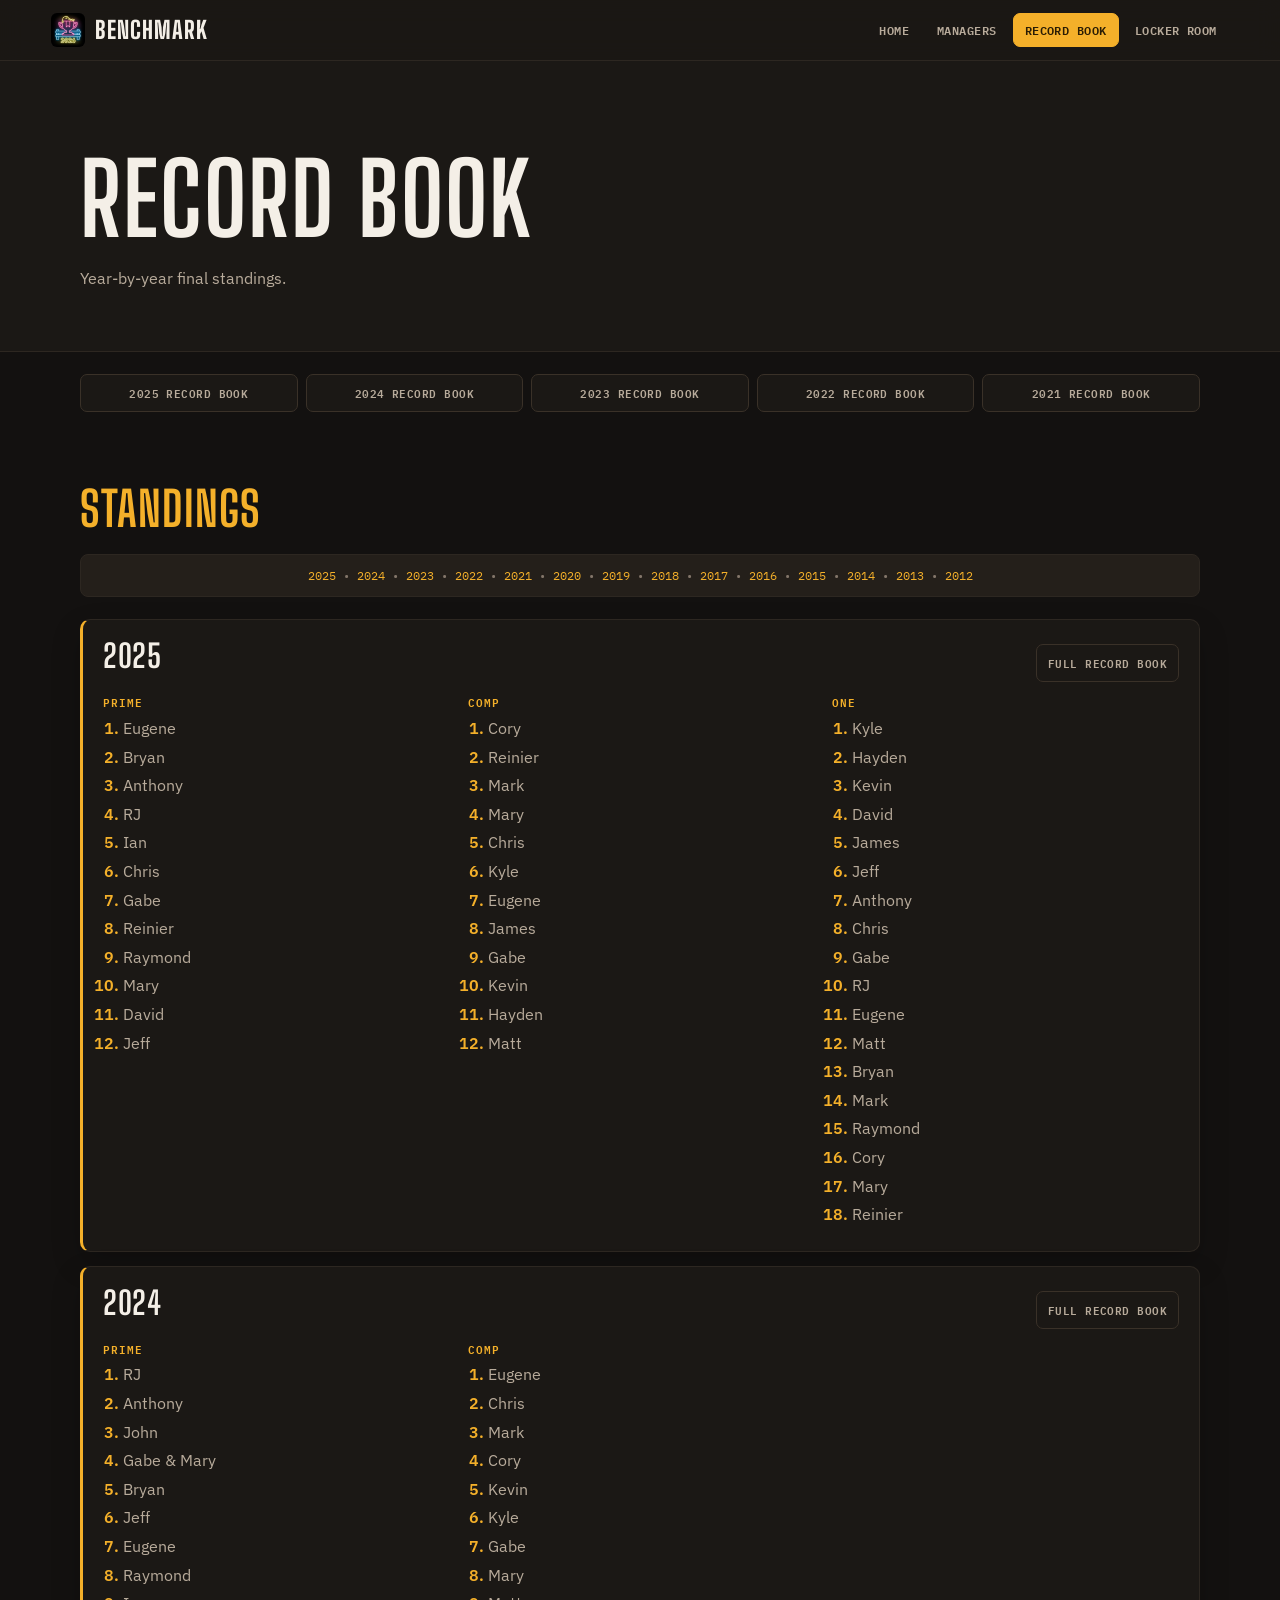
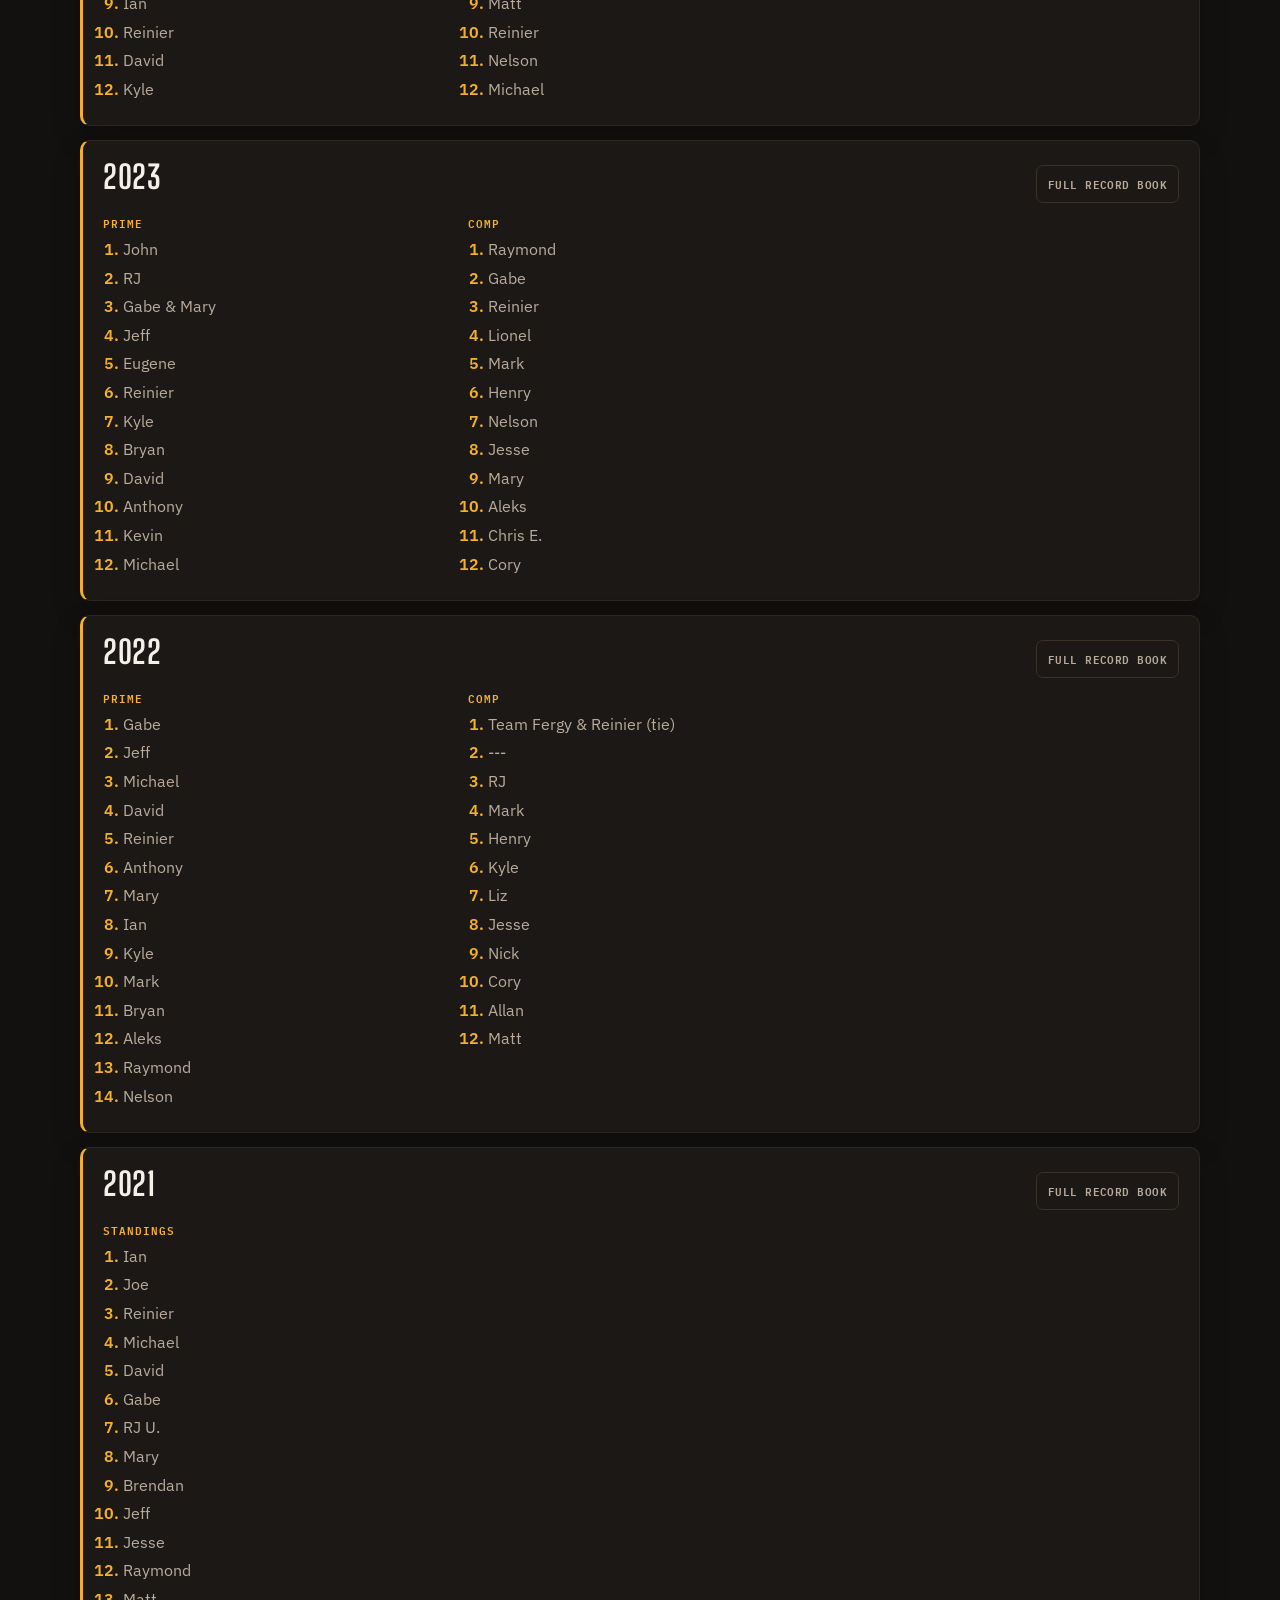
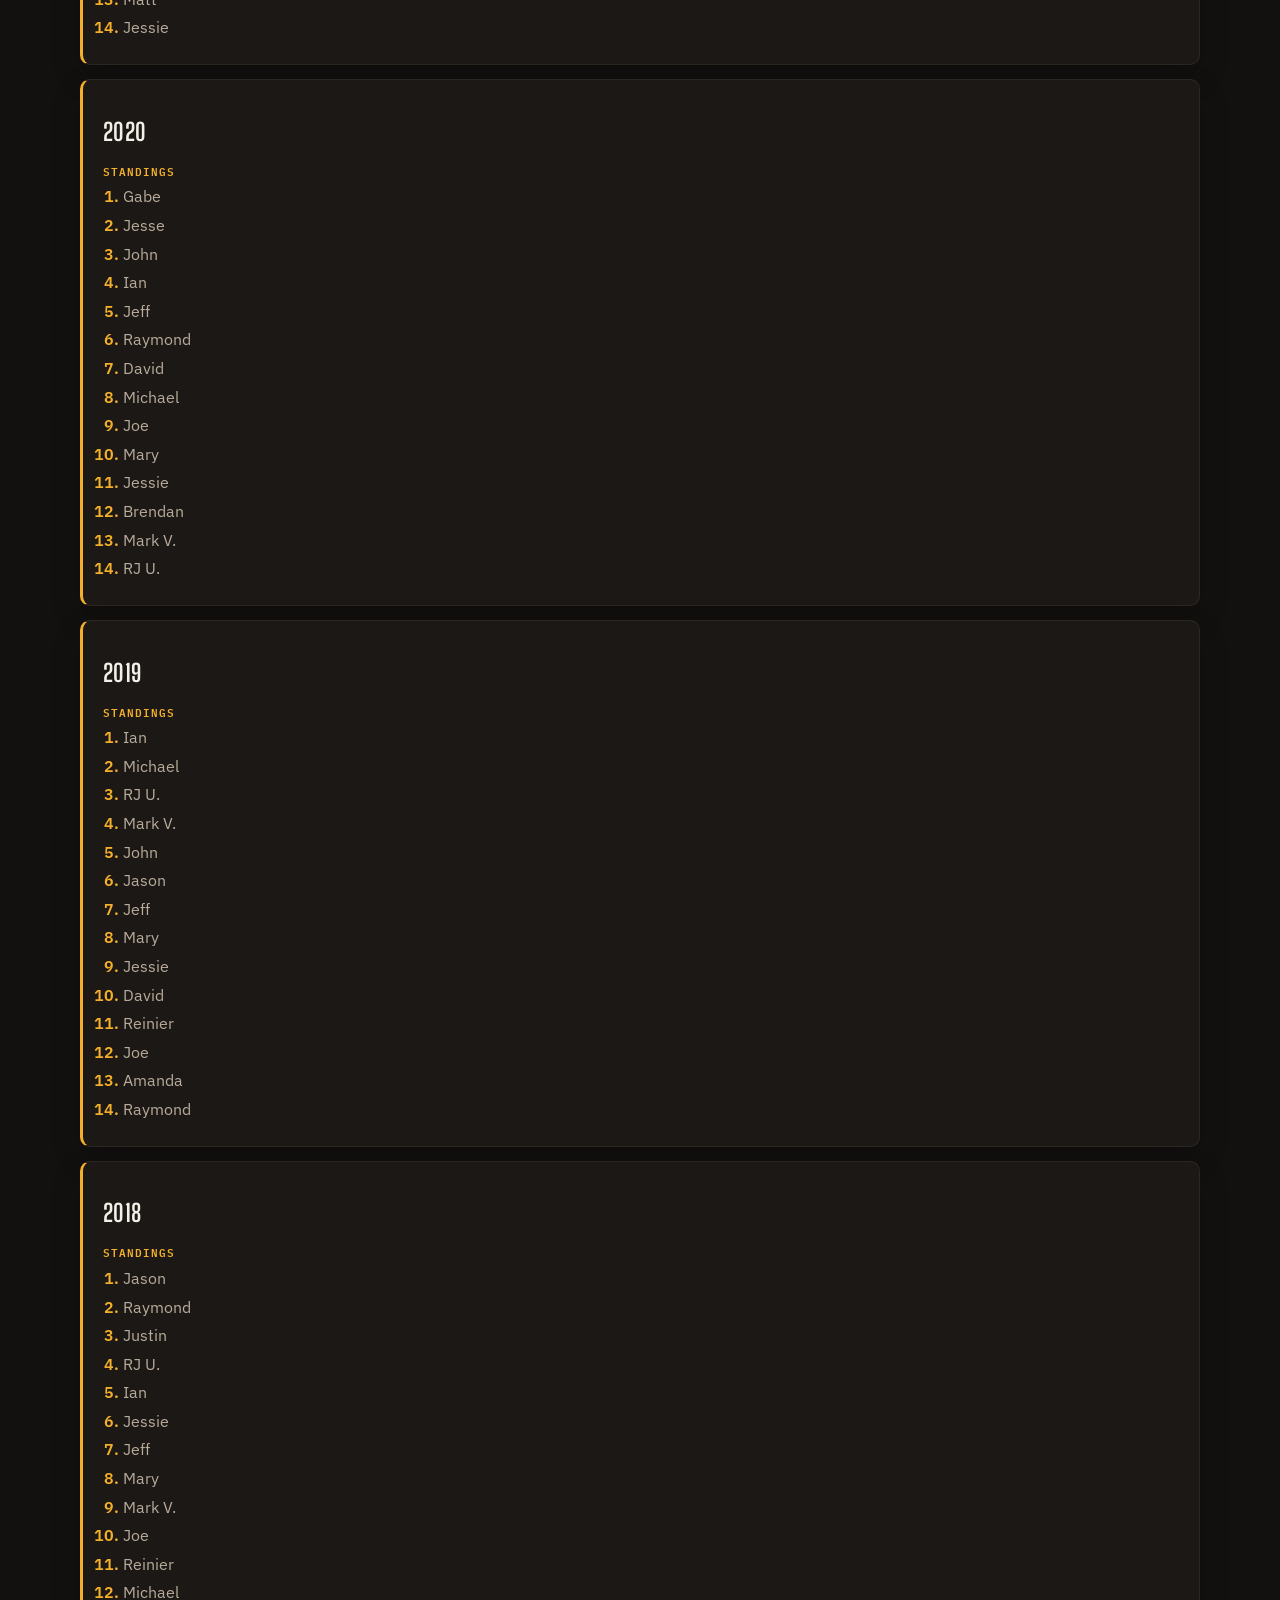
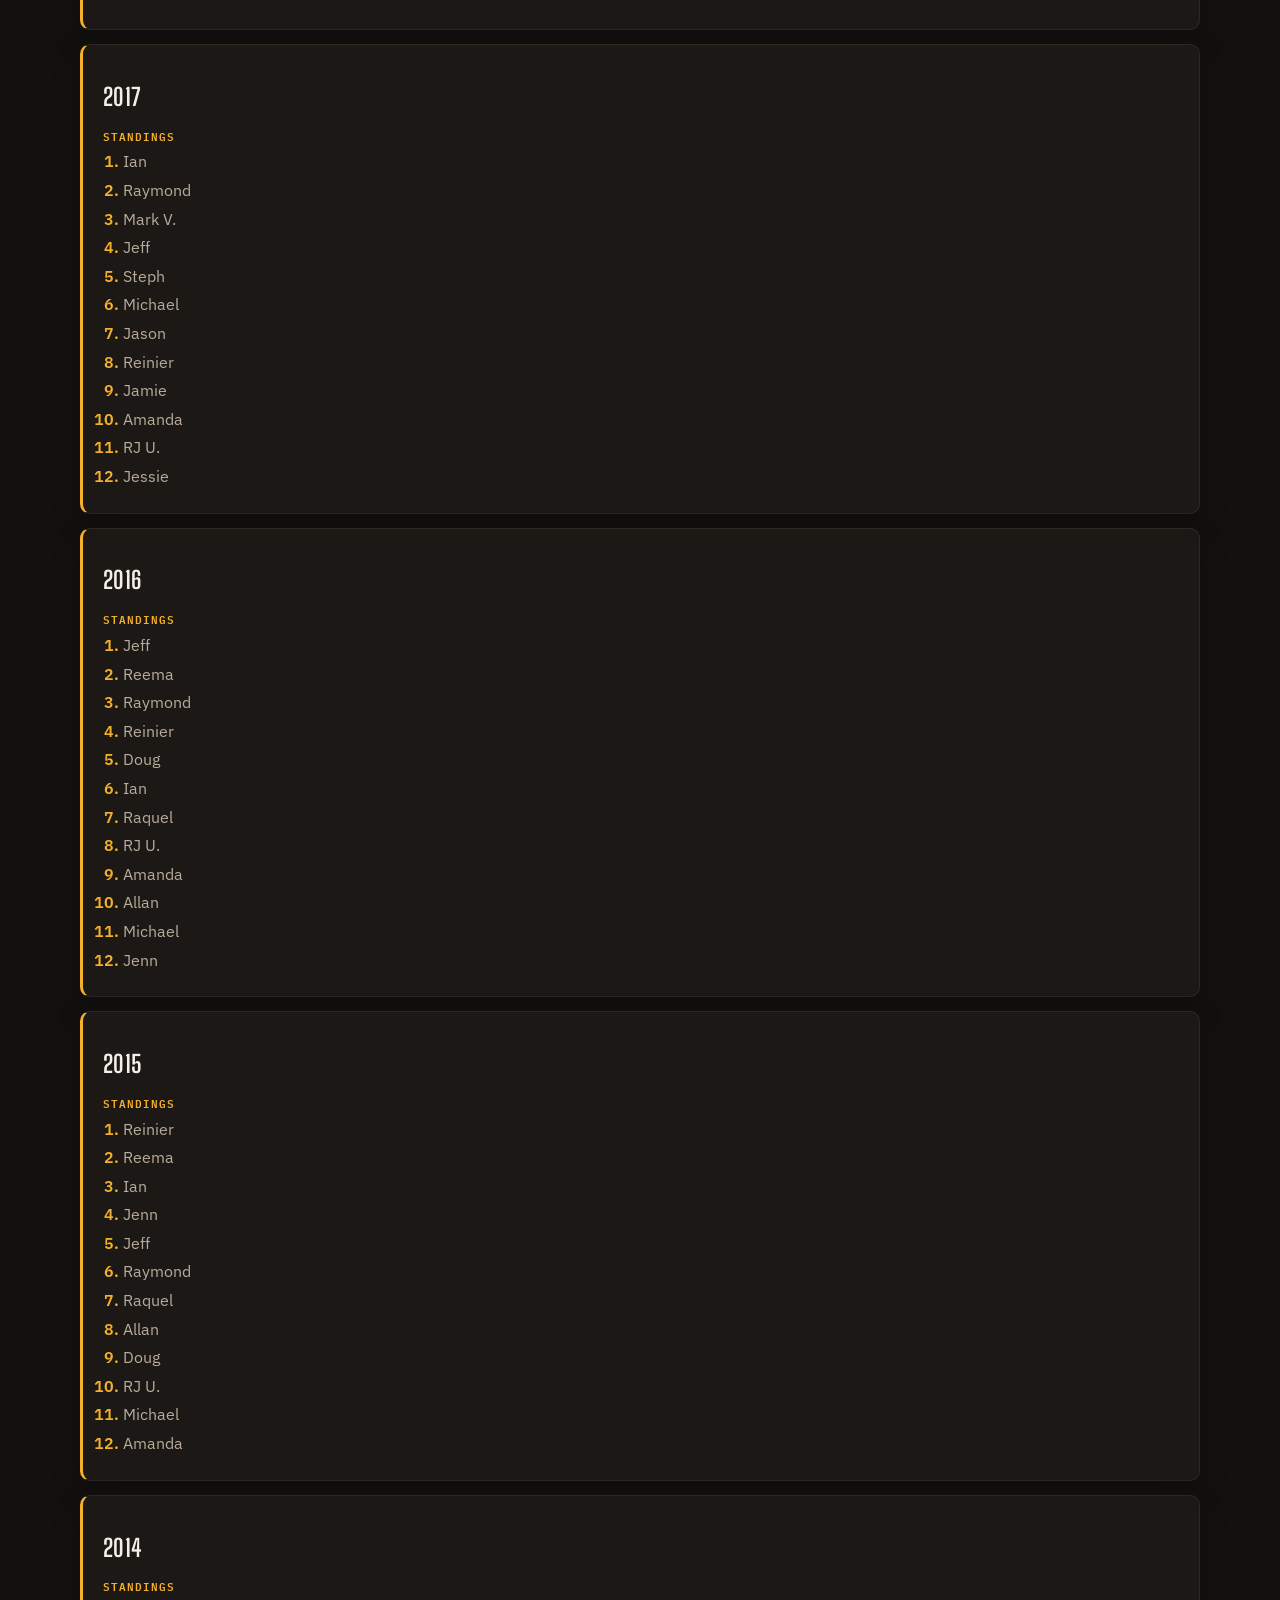
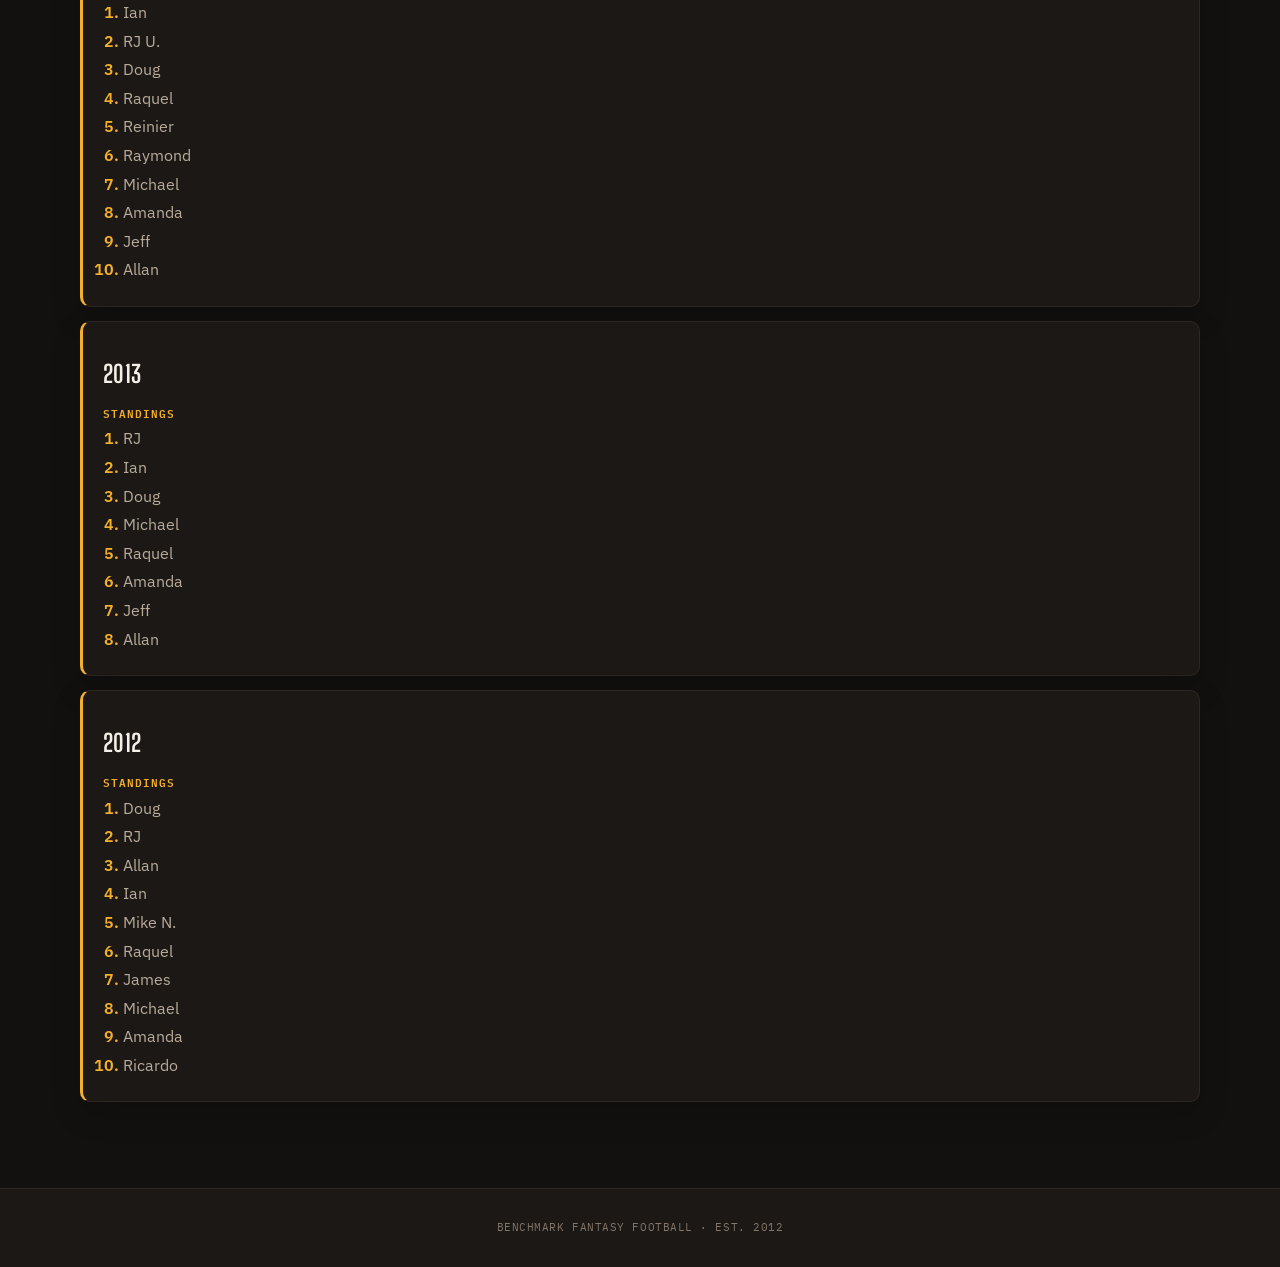
==== record-book/index.html @ e64f6b08 "Compact individual Record Book headers" ====
<!doctype html>
<html lang="en">
<head>
  <meta charset="utf-8">
  <meta name="viewport" content="width=device-width, initial-scale=1">
  <title>Benchmark - Record Book</title>
  <meta name="description" content="Benchmark fantasy football standings by season from 2012 through 2025.">
  <link rel="icon" href="../assets/img/favicon.png">
  <link rel="apple-touch-icon" href="../assets/img/apple-touch-icon.png">
  <link rel="canonical" href="https://www.benchmark.football/record-book">
  <meta property="og:title" content="Benchmark - Record Book">
  <meta property="og:description" content="Benchmark fantasy football standings by season from 2012 through 2025.">
  <meta property="og:image" content="https://www.benchmark.football/assets/img/banner-2026.jpg">
  <link rel="stylesheet" href="../assets/css/style.css?v=20260830-draft-prep-r25">
</head>
<body class="">

<header class="site-header">
  <a class="brand" href="../" aria-label="Benchmark home"><img src="../assets/img/favicon.png" alt="" width="36" height="36"><span>Benchmark</span></a>
  <nav class="site-nav" aria-label="Primary navigation"><a href="../">Home</a><a href="../managers">Managers</a><a href="../record-book" aria-current="page">Record Book</a><a href="../locker-room">Locker Room</a></nav>
</header><main><section class="page-title"><div class="record-shell"><h1>Record Book</h1><p>Year-by-year final standings.</p></div></section><section class="quick-years" aria-label="Season record book pages"><a href="2025">2025 record book</a><a href="2024">2024 record book</a><a href="2023">2023 record book</a><a href="2022">2022 record book</a><a href="2021">2021 record book</a></section><section class="content-section standings-section"><h2>Standings</h2><nav class="manager-index record-year-index" aria-label="Standings year index"><a href="#season-2025">2025</a><span class="manager-index-separator" aria-hidden="true"> • </span><a href="#season-2024">2024</a><span class="manager-index-separator" aria-hidden="true"> • </span><a href="#season-2023">2023</a><span class="manager-index-separator" aria-hidden="true"> • </span><a href="#season-2022">2022</a><span class="manager-index-separator" aria-hidden="true"> • </span><a href="#season-2021">2021</a><span class="manager-index-separator" aria-hidden="true"> • </span><a href="#season-2020">2020</a><span class="manager-index-separator" aria-hidden="true"> • </span><a href="#season-2019">2019</a><span class="manager-index-separator" aria-hidden="true"> • </span><a href="#season-2018">2018</a><span class="manager-index-separator" aria-hidden="true"> • </span><a href="#season-2017">2017</a><span class="manager-index-separator" aria-hidden="true"> • </span><a href="#season-2016">2016</a><span class="manager-index-separator" aria-hidden="true"> • </span><a href="#season-2015">2015</a><span class="manager-index-separator" aria-hidden="true"> • </span><a href="#season-2014">2014</a><span class="manager-index-separator" aria-hidden="true"> • </span><a href="#season-2013">2013</a><span class="manager-index-separator" aria-hidden="true"> • </span><a href="#season-2012">2012</a></nav><div id="season-2025"><article class="season-block"><div class="season-block-header"><h2>2025</h2><a class="season-link" href="2025">Full record book</a></div><div class="division-grid aligned-division-grid"><div class="standing-division"><h3>PRIME</h3><ol><li>Eugene</li><li>Bryan</li><li>Anthony</li><li>RJ</li><li>Ian</li><li>Chris</li><li>Gabe</li><li>Reinier</li><li>Raymond</li><li>Mary</li><li>David</li><li>Jeff</li></ol></div><div class="standing-division"><h3>COMP</h3><ol><li>Cory</li><li>Reinier</li><li>Mark</li><li>Mary</li><li>Chris</li><li>Kyle</li><li>Eugene</li><li>James</li><li>Gabe</li><li>Kevin</li><li>Hayden</li><li>Matt</li></ol></div><div class="standing-division"><h3>ONE</h3><ol><li>Kyle</li><li>Hayden</li><li>Kevin</li><li>David</li><li>James</li><li>Jeff</li><li>Anthony</li><li>Chris</li><li>Gabe</li><li>RJ</li><li>Eugene</li><li>Matt</li><li>Bryan</li><li>Mark</li><li>Raymond</li><li>Cory</li><li>Mary</li><li>Reinier</li></ol></div></div></article></div><div id="season-2024"><article class="season-block"><div class="season-block-header"><h2>2024</h2><a class="season-link" href="2024">Full record book</a></div><div class="division-grid aligned-division-grid"><div class="standing-division"><h3>PRIME</h3><ol><li>RJ</li><li>Anthony</li><li>John</li><li>Gabe &amp; Mary</li><li>Bryan</li><li>Jeff</li><li>Eugene</li><li>Raymond</li><li>Ian</li><li>Reinier</li><li>David</li><li>Kyle</li></ol></div><div class="standing-division"><h3>COMP</h3><ol><li>Eugene</li><li>Chris</li><li>Mark</li><li>Cory</li><li>Kevin</li><li>Kyle</li><li>Gabe</li><li>Mary</li><li>Matt</li><li>Reinier</li><li>Nelson</li><li>Michael</li></ol></div></div></article></div><div id="season-2023"><article class="season-block"><div class="season-block-header"><h2>2023</h2><a class="season-link" href="2023">Full record book</a></div><div class="division-grid aligned-division-grid"><div class="standing-division"><h3>PRIME</h3><ol><li>John</li><li>RJ</li><li>Gabe &amp; Mary</li><li>Jeff</li><li>Eugene</li><li>Reinier</li><li>Kyle</li><li>Bryan</li><li>David</li><li>Anthony</li><li>Kevin</li><li>Michael</li></ol></div><div class="standing-division"><h3>COMP</h3><ol><li>Raymond</li><li>Gabe</li><li>Reinier</li><li>Lionel</li><li>Mark</li><li>Henry</li><li>Nelson</li><li>Jesse</li><li>Mary</li><li>Aleks</li><li>Chris E.</li><li>Cory</li></ol></div></div></article></div><div id="season-2022"><article class="season-block"><div class="season-block-header"><h2>2022</h2><a class="season-link" href="2022">Full record book</a></div><div class="division-grid aligned-division-grid"><div class="standing-division"><h3>PRIME</h3><ol><li>Gabe</li><li>Jeff</li><li>Michael</li><li>David</li><li>Reinier</li><li>Anthony</li><li>Mary</li><li>Ian</li><li>Kyle</li><li>Mark</li><li>Bryan</li><li>Aleks</li><li>Raymond</li><li>Nelson</li></ol></div><div class="standing-division"><h3>COMP</h3><ol><li>Team Fergy &amp; Reinier (tie)</li><li>---</li><li>RJ</li><li>Mark</li><li>Henry</li><li>Kyle</li><li>Liz</li><li>Jesse</li><li>Nick</li><li>Cory</li><li>Allan</li><li>Matt</li></ol></div></div></article></div><div id="season-2021"><article class="season-block"><div class="season-block-header"><h2>2021</h2><a class="season-link" href="2021">Full record book</a></div><div class="division-grid"><div class="standing-division"><h3>STANDINGS</h3><ol><li>Ian</li><li>Joe</li><li>Reinier</li><li>Michael</li><li>David</li><li>Gabe</li><li>RJ U.</li><li>Mary</li><li>Brendan</li><li>Jeff</li><li>Jesse</li><li>Raymond</li><li>Matt</li><li>Jessie</li></ol></div></div></article></div><div id="season-2020"><article class="season-block"><h2>2020</h2><div class="division-grid"><div class="standing-division"><h3>STANDINGS</h3><ol><li>Gabe</li><li>Jesse</li><li>John</li><li>Ian</li><li>Jeff</li><li>Raymond</li><li>David</li><li>Michael</li><li>Joe</li><li>Mary</li><li>Jessie</li><li>Brendan</li><li>Mark V.</li><li>RJ U.</li></ol></div></div></article></div><div id="season-2019"><article class="season-block"><h2>2019</h2><div class="division-grid"><div class="standing-division"><h3>STANDINGS</h3><ol><li>Ian</li><li>Michael</li><li>RJ U.</li><li>Mark V.</li><li>John</li><li>Jason</li><li>Jeff</li><li>Mary</li><li>Jessie</li><li>David</li><li>Reinier</li><li>Joe</li><li>Amanda</li><li>Raymond</li></ol></div></div></article></div><div id="season-2018"><article class="season-block"><h2>2018</h2><div class="division-grid"><div class="standing-division"><h3>STANDINGS</h3><ol><li>Jason</li><li>Raymond</li><li>Justin</li><li>RJ U.</li><li>Ian</li><li>Jessie</li><li>Jeff</li><li>Mary</li><li>Mark V.</li><li>Joe</li><li>Reinier</li><li>Michael</li></ol></div></div></article></div><div id="season-2017"><article class="season-block"><h2>2017</h2><div class="division-grid"><div class="standing-division"><h3>STANDINGS</h3><ol><li>Ian</li><li>Raymond</li><li>Mark V.</li><li>Jeff</li><li>Steph</li><li>Michael</li><li>Jason</li><li>Reinier</li><li>Jamie</li><li>Amanda</li><li>RJ U.</li><li>Jessie</li></ol></div></div></article></div><div id="season-2016"><article class="season-block"><h2>2016</h2><div class="division-grid"><div class="standing-division"><h3>STANDINGS</h3><ol><li>Jeff</li><li>Reema</li><li>Raymond</li><li>Reinier</li><li>Doug</li><li>Ian</li><li>Raquel</li><li>RJ U.</li><li>Amanda</li><li>Allan</li><li>Michael</li><li>Jenn</li></ol></div></div></article></div><div id="season-2015"><article class="season-block"><h2>2015</h2><div class="division-grid"><div class="standing-division"><h3>STANDINGS</h3><ol><li>Reinier</li><li>Reema</li><li>Ian</li><li>Jenn</li><li>Jeff</li><li>Raymond</li><li>Raquel</li><li>Allan</li><li>Doug</li><li>RJ U.</li><li>Michael</li><li>Amanda</li></ol></div></div></article></div><div id="season-2014"><article class="season-block"><h2>2014</h2><div class="division-grid"><div class="standing-division"><h3>STANDINGS</h3><ol><li>Ian</li><li>RJ U.</li><li>Doug</li><li>Raquel</li><li>Reinier</li><li>Raymond</li><li>Michael</li><li>Amanda</li><li>Jeff</li><li>Allan</li></ol></div></div></article></div><div id="season-2013"><article class="season-block"><h2>2013</h2><div class="division-grid"><div class="standing-division"><h3>STANDINGS</h3><ol><li>RJ</li><li>Ian</li><li>Doug</li><li>Michael</li><li>Raquel</li><li>Amanda</li><li>Jeff</li><li>Allan</li></ol></div></div></article></div><div id="season-2012"><article class="season-block"><h2>2012</h2><div class="division-grid"><div class="standing-division"><h3>STANDINGS</h3><ol><li>Doug</li><li>RJ</li><li>Allan</li><li>Ian</li><li>Mike N.</li><li>Raquel</li><li>James</li><li>Michael</li><li>Amanda</li><li>Ricardo</li></ol></div></div></article></div></section></main>
<footer class="site-footer">
  <p>Benchmark Fantasy Football · Est. 2012</p>
</footer>
</body>
</html>
---- assets/css/style.css ----
@font-face {
  font-family: "Big Shoulders Display";
  src: url("../fonts/big-shoulders-display-700.woff2") format("woff2");
  font-style: normal;
  font-weight: 700;
  font-display: swap;
}
@font-face {
  font-family: "Big Shoulders Display";
  src: url("../fonts/big-shoulders-display-800.woff2") format("woff2");
  font-style: normal;
  font-weight: 800;
  font-display: swap;
}
@font-face {
  font-family: "IBM Plex Sans";
  src: url("../fonts/ibm-plex-sans-400.woff2") format("woff2");
  font-style: normal;
  font-weight: 400;
  font-display: swap;
}
@font-face {
  font-family: "IBM Plex Sans";
  src: url("../fonts/ibm-plex-sans-600.woff2") format("woff2");
  font-style: normal;
  font-weight: 600;
  font-display: swap;
}
@font-face {
  font-family: "IBM Plex Sans";
  src: url("../fonts/ibm-plex-sans-700.woff2") format("woff2");
  font-style: normal;
  font-weight: 700;
  font-display: swap;
}
@font-face {
  font-family: "IBM Plex Mono";
  src: url("../fonts/ibm-plex-mono-400.woff2") format("woff2");
  font-style: normal;
  font-weight: 400;
  font-display: swap;
}
@font-face {
  font-family: "IBM Plex Mono";
  src: url("../fonts/ibm-plex-mono-600.woff2") format("woff2");
  font-style: normal;
  font-weight: 600;
  font-display: swap;
}

:root {
  color-scheme: dark;
  --bg: #131110;
  --surface: #1b1815;
  --surface-2: #241f1a;
  --border: #3a3128;
  --border-soft: #2d2721;
  --text: #f4efe7;
  --text-muted: #b8ab9b;
  --text-faint: #83766a;
  --gold: #f4b02a;
  --gold-ink: #2a1d04;
  --gold-soft: rgba(244, 176, 42, 0.14);
  --green: #5ba97f;
  --green-soft: rgba(91, 169, 127, 0.14);
  --red: #df7567;
  --red-soft: rgba(223, 117, 103, 0.14);
  --prime: #f72585;
  --prime-ink: #ff9bc6;
  --prime-soft: rgba(247, 37, 133, 0.14);
  --comp: #35b3bf;
  --comp-ink: #8fe1e7;
  --comp-soft: rgba(53, 179, 191, 0.14);
  --black: #050505;
  --paper: var(--bg);
  --ink: var(--text);
  --muted: var(--text-muted);
  --line: var(--border-soft);
  --shadow: 0 12px 30px rgba(0, 0, 0, 0.18);
  --font-display: "Big Shoulders Display", Impact, "Arial Narrow", sans-serif;
  --font-body: "IBM Plex Sans", -apple-system, BlinkMacSystemFont, "Segoe UI", sans-serif;
  --font-mono: "IBM Plex Mono", ui-monospace, SFMono-Regular, Menlo, monospace;
}

/* Dormant opt-in light theme: add data-theme="light" to :root to re-enable. */
:root[data-theme="light"] {
    color-scheme: light;
    --bg: #f7f4ec;
    --surface: #ffffff;
    --surface-2: #f0ece3;
    --border: #d7d0c5;
    --border-soft: #e2ddd4;
    --text: #1b1815;
    --text-muted: #655d54;
    --text-faint: #8c8378;
    --gold: #8a6410;
    --gold-ink: #fff8e6;
    --gold-soft: rgba(138, 100, 16, 0.1);
    --green: #2f6f4e;
    --green-soft: rgba(47, 111, 78, 0.1);
    --red: #9f3d34;
    --red-soft: rgba(159, 61, 52, 0.1);
    --prime: #a90f55;
    --prime-ink: #740838;
    --prime-soft: rgba(169, 15, 85, 0.1);
    --comp: #056673;
    --comp-ink: #034d58;
    --comp-soft: rgba(5, 102, 115, 0.1);
    --black: #050505;
    --paper: var(--bg);
    --ink: var(--text);
    --muted: var(--text-muted);
    --line: var(--border-soft);
    --shadow: 0 10px 24px rgba(33, 27, 20, 0.07);
}

* { box-sizing: border-box; }
html { scroll-behavior: smooth; }
body {
  margin: 0;
  min-width: 0;
  overflow-x: clip;
  background: var(--bg);
  color: var(--text);
  font-family: var(--font-body);
  font-size: 16px;
  line-height: 1.6;
  -webkit-font-smoothing: antialiased;
}
img { display: block; max-width: 100%; height: auto; }
a { color: var(--gold); text-underline-offset: 3px; }
a:hover { color: var(--text); }
a:focus-visible, button:focus-visible, summary:focus-visible {
  outline: 2px solid var(--gold);
  outline-offset: 3px;
}
button, input, select, textarea { font: inherit; }
main { min-height: 70vh; }
h1, h2, h3, h4 {
  color: var(--text);
  font-family: var(--font-display);
  font-weight: 700;
  line-height: 1.04;
  letter-spacing: 0.02em;
  text-transform: uppercase;
}
p { max-width: 72ch; }
strong { font-weight: 700; }
code, .tabular, .entry-year, .season-nav, .career-table, .rp-table {
  font-family: var(--font-mono);
  font-variant-numeric: tabular-nums;
}
.sr-only {
  position: absolute;
  width: 1px;
  height: 1px;
  padding: 0;
  margin: -1px;
  overflow: hidden;
  clip: rect(0, 0, 0, 0);
  white-space: nowrap;
  border: 0;
}

.site-header {
  position: sticky;
  top: 0;
  z-index: 10;
  display: flex;
  align-items: center;
  justify-content: space-between;
  gap: 24px;
  padding: 13px clamp(18px, 4vw, 52px);
  background: color-mix(in srgb, var(--surface) 94%, transparent);
  border-bottom: 1px solid var(--border-soft);
  backdrop-filter: blur(12px);
}
.brand {
  display: inline-flex;
  align-items: center;
  gap: 10px;
  color: var(--text);
  text-decoration: none;
  white-space: nowrap;
}
.brand img { width: 34px; height: 34px; border-radius: 6px; }
.brand span {
  font-family: var(--font-display);
  font-size: 1.5rem;
  font-weight: 800;
  line-height: 1;
  letter-spacing: 0.04em;
  text-transform: uppercase;
}
.site-nav {
  display: flex;
  flex-wrap: wrap;
  align-items: center;
  justify-content: flex-end;
  gap: 4px;
}
.site-nav a {
  padding: 7px 11px;
  border: 1px solid transparent;
  border-radius: 7px;
  color: var(--text-muted);
  font-family: var(--font-mono);
  font-size: 0.72rem;
  font-weight: 600;
  letter-spacing: 0.04em;
  text-decoration: none;
  text-transform: uppercase;
}
.site-nav a:hover,
.site-nav a[aria-current="page"] {
  color: var(--gold-ink);
  background: var(--gold);
  border-color: var(--gold);
}

.content-section, .record-shell {
  width: min(1120px, calc(100% - 40px));
  margin-inline: auto;
}
.content-section { padding: clamp(36px, 6vw, 72px) 0; }
.page-title {
  padding: clamp(44px, 8vw, 86px) 0 clamp(34px, 6vw, 60px);
  background: var(--surface);
  border-bottom: 1px solid var(--border-soft);
}
.page-title h1 {
  max-width: 20ch;
  margin: 0;
  font-size: clamp(2.7rem, 8vw, 6.2rem);
}
.page-title p {
  max-width: 66ch;
  margin: 14px 0 0;
  color: var(--text-muted);
  font-size: 1.02rem;
}
.intro-band {
  padding: 20px clamp(20px, 5vw, 72px);
  background: var(--gold-soft);
  border-bottom: 1px solid var(--border);
  text-align: center;
}
.intro-band h1 {
  max-width: 70ch;
  margin: 0 auto;
  color: var(--text-muted);
  font-family: var(--font-mono);
  font-size: 0.79rem;
  font-weight: 600;
  letter-spacing: 0.06em;
  line-height: 1.6;
  text-transform: uppercase;
}
.home-hero {
  padding: clamp(18px, 4vw, 36px);
  background: var(--black);
}
.home-hero img {
  width: min(1360px, 100%);
  max-height: 520px;
  margin: 0 auto;
  object-fit: cover;
  border: 1px solid #2d3940;
  border-radius: 10px;
  box-shadow: 0 18px 42px rgba(0, 0, 0, 0.3);
}

.trophy-band {
  padding: clamp(30px, 5vw, 58px) 20px;
  background: var(--surface);
  border-top: 1px solid var(--border-soft);
  border-bottom: 1px solid var(--border-soft);
  text-align: center;
}
.trophy-band h2 {
  margin: 0;
  font-size: clamp(2rem, 6vw, 4.8rem);
}
.trophy-band p {
  margin: 10px auto 0;
  color: var(--text-muted);
  font-family: var(--font-mono);
  font-size: 0.7rem;
  font-weight: 600;
  letter-spacing: 0.1em;
  text-transform: uppercase;
}
.trophy-section.division-prime .trophy-band {
  background: var(--prime-soft);
  border-color: color-mix(in srgb, var(--prime) 38%, var(--border));
}
.trophy-section.division-prime .trophy-band h2 { color: var(--prime-ink); }
.trophy-section.division-comp .trophy-band {
  background: var(--comp-soft);
  border-color: color-mix(in srgb, var(--comp) 38%, var(--border));
}
.trophy-section.division-comp .trophy-band h2 { color: var(--comp-ink); }
.trophy-section.division-one .trophy-band { background: var(--surface-2); }
.trophy-section.division-one .trophy-band h2 { color: var(--gold); }
.trophy-body { padding: clamp(26px, 4vw, 48px) 0 clamp(40px, 6vw, 72px); }

.entry-grid {
  display: grid;
  grid-template-columns: repeat(auto-fit, minmax(205px, 1fr));
  gap: 12px;
}
.entry-card, .manager-card, .principle, .season-block, .link-card, .stat-card, .highlight-panel {
  background: var(--surface);
  border: 1px solid var(--border-soft);
  border-radius: 10px;
  box-shadow: var(--shadow);
}
.entry-card {
  min-width: 0;
  padding: 16px 18px;
  border-left: 3px solid var(--gold);
}
.entry-year {
  color: var(--text-faint);
  font-size: 0.68rem;
  font-weight: 600;
  letter-spacing: 0.08em;
  text-transform: uppercase;
}
.entry-card h3 {
  margin: 5px 0 2px;
  color: var(--green);
  font-size: 1.55rem;
}
.baluser-section .entry-card h3 { color: var(--red); }
.entry-card p { margin: 0; color: var(--text-muted); font-size: 0.92rem; }
.principle-list { display: grid; gap: 12px; }
.principle { padding: 20px 22px; }
.principle h3 { margin: 0 0 8px; font-family: var(--font-body); font-size: 1.05rem; letter-spacing: 0; text-transform: none; }
.principle p { margin: 0; color: var(--text-muted); }

.legend, .card-notes, .other-names {
  color: var(--text-muted);
  font-size: 0.88rem;
}
.manager-title-row { display: flex; align-items: flex-start; justify-content: space-between; gap: 28px; }
.manager-title-row > h1 { margin: 0; }
.manager-key {
  flex: 0 1 620px;
  margin: 0;
  padding: 14px;
  border: 1px solid var(--border-soft);
  border-radius: 10px;
  background: var(--surface-2);
}
.page-title .manager-key-title { margin: 0 0 8px; }
.manager-key-title {
  margin: 0 0 8px;
  color: var(--gold);
  font-family: var(--font-mono);
  font-size: 0.7rem;
  font-weight: 600;
  letter-spacing: 0.09em;
  text-transform: uppercase;
}
.manager-key-results {
  display: flex;
  flex-wrap: wrap;
  gap: 6px 12px;
  margin: 0;
  padding: 0;
  list-style: none;
}
.manager-key-result {
  display: inline-flex;
  align-items: center;
  gap: 5px;
  min-width: 0;
  color: var(--text-muted);
  font-size: 0.78rem;
  white-space: nowrap;
}
.manager-key-icon { flex: 0 0 auto; font-size: 1.05rem; line-height: 1; }

.manager-section + .manager-section { border-top: 1px solid var(--border-soft); }
.manager-section > h2, .standings-section > h2 {
  margin: 0 0 20px;
  color: var(--gold);
  font-size: clamp(1.9rem, 4vw, 3rem);
}
.manager-grid {
  display: grid;
  grid-template-columns: repeat(2, minmax(0, 1fr));
  gap: 14px;
  align-items: start;
}
.manager-grid.manager-masonry {
  grid-auto-rows: 1px;
  row-gap: 0;
}
.manager-grid.manager-masonry .manager-card { align-self: start; }
.manager-card {
  display: block;
  width: 100%;
  margin: 0;
  break-inside: avoid;
  min-width: 0;
  padding: 18px;
  border-left: 3px solid var(--gold);
}
.manager-head { display: flex; align-items: flex-start; justify-content: space-between; gap: 12px; }
.manager-card h3 { margin: 0; color: var(--text); font-size: 1.65rem; }
.badges { color: var(--gold); }
.manager-full { margin: 4px 0 0; color: var(--text-muted); }
.current-leagues { display: flex; flex-wrap: wrap; gap: 6px; flex-shrink: 0; padding-top: 3px; }
.manager-meta { display: flex; flex-wrap: wrap; gap: 7px; margin-top: 12px; }
.manager-meta span {
  display: inline-flex;
  padding: 4px 8px;
  border: 1px solid var(--border-soft);
  border-radius: 6px;
  background: var(--surface-2);
  color: var(--text-muted);
  font-family: var(--font-mono);
  font-size: 0.72rem;
}
.manager-columns {
  display: grid;
  grid-template-columns: minmax(0, 0.8fr) minmax(0, 1.2fr);
  gap: 14px;
  margin-top: 14px;
}
.manager-columns h4, .standing-division h3 {
  margin: 0 0 8px;
  color: var(--gold);
  font-family: var(--font-mono);
  font-size: 0.7rem;
  font-weight: 600;
  letter-spacing: 0.09em;
  text-transform: uppercase;
}
ul, ol { margin-top: 0; padding-left: 1.25rem; }
.manager-columns li, .standing-division li { margin: 3px 0; color: var(--text-muted); }
.other-names, .card-notes { margin: 10px 0 0; }
.other-names strong { color: var(--text); }

.league-chip, .tagname {
  display: inline-flex;
  align-items: center;
  width: fit-content;
  padding: 3px 8px;
  border: 1px solid transparent;
  border-radius: 999px;
  font-family: var(--font-mono);
  font-size: 0.66rem;
  font-weight: 600;
  letter-spacing: 0.06em;
  line-height: 1.2;
  text-transform: uppercase;
  white-space: nowrap;
}
.chip-prime { color: var(--prime-ink); background: var(--prime-soft); border-color: color-mix(in srgb, var(--prime) 35%, var(--border)); }
.chip-comp { color: var(--comp-ink); background: var(--comp-soft); border-color: color-mix(in srgb, var(--comp) 35%, var(--border)); }
.chip-one { color: var(--gold); background: var(--gold-soft); border-color: color-mix(in srgb, var(--gold) 35%, var(--border)); }
.career-table .league-chip { font-size: 0.6rem; padding: 2px 6px; }
.manager-controls { display: grid; gap: 10px; margin: 0 0 18px; }
.manager-control-row { display: flex; align-items: center; flex-wrap: wrap; gap: 10px; }
.manager-control-label {
  flex: 0 0 62px;
  color: var(--text);
  font-family: var(--font-mono);
  font-size: 0.7rem;
  font-weight: 600;
  letter-spacing: 0.04em;
  text-transform: uppercase;
}
.manager-filters, .manager-sort { display: flex; flex: 1 1 auto; flex-wrap: wrap; gap: 7px; margin: 0; }
.manager-filters button, .manager-sort button {
  padding: 7px 12px;
  border: 1px solid var(--border);
  border-radius: 999px;
  background: var(--surface);
  color: var(--text-muted);
  cursor: pointer;
  font-family: var(--font-mono);
  font-size: 0.7rem;
  font-weight: 600;
  letter-spacing: 0.03em;
  text-transform: uppercase;
}
.manager-filters button:hover, .manager-filters button[aria-pressed="true"], .manager-sort button:hover, .manager-sort button[aria-pressed="true"] {
  border-color: var(--gold);
  background: var(--gold-soft);
  color: var(--gold);
}

.career-table-scroll, .table-wrap, .rp-table-scroll, .rp-table-wrap {
  overflow-x: auto;
  -webkit-overflow-scrolling: touch;
}
.career-table-scroll { margin-top: 14px; }
.career-table, .rp-table {
  width: 100%;
  min-width: 420px;
  border-collapse: collapse;
  font-size: 0.82rem;
}
.career-table { table-layout: fixed; }
#active-managers .career-table th:nth-child(1), #active-managers .career-table td:nth-child(1) { width: 15%; }
#active-managers .career-table th:nth-child(2), #active-managers .career-table td:nth-child(2) { width: 18%; }
#active-managers .career-table th:nth-child(3), #active-managers .career-table td:nth-child(3) { width: 39%; overflow-wrap: anywhere; }
#active-managers .career-table th:nth-child(4), #active-managers .career-table td:nth-child(4) { width: 28%; }
#emeritus-managers .career-table th:nth-child(1), #emeritus-managers .career-table td:nth-child(1) { width: 12%; }
#emeritus-managers .career-table th:nth-child(2), #emeritus-managers .career-table td:nth-child(2) { width: 15%; }
#emeritus-managers .career-table th:nth-child(3), #emeritus-managers .career-table td:nth-child(3) { width: 48%; overflow-wrap: anywhere; }
#emeritus-managers .career-table th:nth-child(4), #emeritus-managers .career-table td:nth-child(4) { width: 25%; }
.career-table th, .career-table td, .rp-table th, .rp-table td {
  padding: 8px 9px;
  border-bottom: 1px solid var(--border-soft);
  text-align: left;
  vertical-align: top;
}
.career-table th, .rp-table th {
  color: var(--text-faint);
  background: var(--surface-2);
  font-size: 0.64rem;
  font-weight: 600;
  letter-spacing: 0.07em;
  text-transform: uppercase;
}
.career-table td, .rp-table td { color: var(--text-muted); }
.career-table tbody tr:last-child td, .rp-table tbody tr:last-child td { border-bottom: 0; }
.career-table tr.row-win, .rp-table tr.row-good { background: var(--gold-soft); }
.career-table tr.row-baluser, .rp-table tr.row-bad { background: var(--red-soft); }
.row-money, .rp-pos { color: var(--green) !important; font-weight: 600; }
.career-total { color: var(--green); }
.row-money-negative, .career-total-negative { color: var(--red) !important; }
.rp-neg { color: var(--red) !important; font-weight: 600; }

.quick-years, .season-nav {
  width: min(1120px, calc(100% - 40px));
  margin: 22px auto 0;
  display: grid;
  grid-template-columns: repeat(auto-fit, minmax(130px, 1fr));
  gap: 8px;
}
.quick-years a, .season-nav a, .season-switcher a, .season-link, .button-link {
  display: inline-flex;
  align-items: center;
  justify-content: center;
  min-height: 38px;
  padding: 7px 11px;
  border: 1px solid var(--border);
  border-radius: 7px;
  background: var(--surface);
  color: var(--text-muted);
  font-family: var(--font-mono);
  font-size: 0.7rem;
  font-weight: 600;
  letter-spacing: 0.04em;
  text-decoration: none;
  text-transform: uppercase;
}
.quick-years a:hover, .season-nav a:hover, .season-nav a[aria-current="page"],
.season-switcher a:hover, .season-link:hover, .button-link:hover {
  border-color: var(--gold);
  background: var(--gold-soft);
  color: var(--gold);
}
.season-block { margin: 14px 0; padding: 20px; border-left: 3px solid var(--gold); }
.season-block-header {
  display: flex;
  align-items: baseline;
  justify-content: space-between;
  gap: 14px;
  margin-bottom: 14px;
}
.season-block-header h2 { margin: 0; color: var(--text); font-size: 2rem; }
.division-grid { display: grid; grid-template-columns: repeat(auto-fit, minmax(190px, 1fr)); gap: 18px; }
.aligned-division-grid { grid-template-columns: repeat(3, minmax(0, 1fr)); }
.standing-division ol { margin-bottom: 0; }
.standing-division li::marker { color: var(--gold); font-weight: 600; }
.link-card-list { display: grid; gap: 12px; max-width: 760px; }
.link-card { display: block; padding: 18px 20px; text-decoration: none; }
.link-card:hover { border-color: var(--gold); }
.link-card span {
  display: block;
  margin-top: 4px;
  color: var(--text-faint);
  font-family: var(--font-mono);
  font-size: 0.68rem;
  font-weight: 600;
  letter-spacing: 0.08em;
  text-transform: uppercase;
}
.link-card strong { display: block; margin: 0; color: var(--text); font-size: 1.65rem; text-transform: uppercase; }
.not-found { text-align: center; }
.not-found .page-title h1 { margin-inline: auto; }
.button-link { background: var(--gold-soft); color: var(--gold); }
.site-footer {
  padding: 30px 18px;
  border-top: 1px solid var(--border-soft);
  background: var(--surface);
  color: var(--text-faint);
  text-align: center;
}
.site-footer p {
  width: 100%;
  max-width: none;
  margin: 0;
  font-family: var(--font-mono);
  font-size: 0.68rem;
  letter-spacing: 0.05em;
  text-align: center;
  text-transform: uppercase;
}

/* Season record-book pages */
.season-page main { background: var(--bg); }
.record-book-hero { padding: clamp(16px, 2.5vw, 28px) 0 8px; background: var(--bg); }
.record-book-hero h1 {
  margin: 0;
  color: var(--text-faint);
  font-family: var(--font-mono);
  font-size: 0.78rem;
  font-weight: 600;
  letter-spacing: 0.1em;
}
.record-book-hero .record-kicker { margin: 0; color: var(--text-faint); font-family: var(--font-mono); font-size: 0.78rem; font-weight: 600; letter-spacing: 0.1em; text-transform: uppercase; }
.record-book-hero p { margin: 0 0 10px; }
.record-book-hero p a {
  color: var(--gold);
  font-family: var(--font-mono);
  font-size: 0.7rem;
  font-weight: 600;
  letter-spacing: 0.08em;
  text-decoration: none;
  text-transform: uppercase;
}
.season-title-band { padding: 0 0 clamp(12px, 2vw, 20px); background: var(--bg); }
.season-title-band h1 { margin: 0; max-width: 16ch; color: var(--text); font-size: clamp(3rem, 8vw, 6.4rem); }
.season-title-band p { margin: 14px 0 0; color: var(--text-muted); }
.season-page .season-detail { width: 100%; padding: 0 0 clamp(44px, 7vw, 88px); }
.season-page .season-switcher {
  display: grid;
  grid-template-columns: minmax(0, 1fr) auto minmax(0, 1fr);
  align-items: center;
  gap: 8px;
  width: min(1120px, calc(100% - 40px));
  margin: 0 auto;
  padding: 0 0 12px;
  border-bottom: 1px solid var(--border-soft);
}
.season-page .season-switcher > :first-child { justify-self: start; }
.season-page .season-switcher > :nth-child(2) { justify-self: center; }
.season-page .season-switcher > :last-child { justify-self: end; }
.season-page .season-switcher a { min-height: 34px; }
.redesigned-record-book { display: block; max-width: none; }
.season-front-matter {
  padding: clamp(28px, 5vw, 62px) 0;
  background: var(--surface);
  border-bottom: 1px solid var(--border);
}
@media screen {
  .season-front-matter:has(.record-league-index) { padding-top: 22px; }
}
.front-group + .front-group { margin-top: clamp(30px, 5vw, 54px); padding-top: clamp(24px, 4vw, 42px); border-top: 1px solid var(--border); }
.front-heading, .division-heading, .award-section-title, .highlight-panel h3 { font-family: var(--font-display); text-transform: uppercase; }
.front-heading { margin: 0 0 18px; color: var(--gold); font-size: clamp(1.8rem, 4vw, 3.4rem); }
.front-grid { display: grid; grid-template-columns: minmax(210px, 0.55fr) minmax(0, 1.45fr); gap: clamp(18px, 5vw, 52px); align-items: start; }
.front-group-notes-only .front-grid { grid-template-columns: 1fr; }
.front-promotions .front-grid { grid-template-columns: 1fr; }
.front-promotions { margin-top: clamp(30px, 5vw, 54px); }
.front-promotions .front-group + .front-group { margin-top: 24px; padding-top: 24px; }
@media screen and (min-width: 1100px) {
  .season-front-layout { display: grid; grid-template-columns: minmax(240px, 0.7fr) minmax(0, 1.3fr); gap: clamp(28px, 4vw, 52px); align-items: start; }
  .season-front-layout > .front-group-notes-only { grid-column: 2; grid-row: 1; }
  .season-front-layout > .front-promotions { grid-column: 1; grid-row: 1; margin-top: 0; }
}
.front-awards { display: grid; gap: 12px; }
.front-notes { color: var(--text-muted); font-size: 1rem; }
.note-list, .highlight-list { margin: 0; padding: 0; list-style: none; }
.note-list li, .highlight-list li { position: relative; margin: 0; padding-left: 22px; color: var(--text-muted); }
.note-list li + li, .highlight-list li + li { margin-top: 12px; }
.note-list li::before, .highlight-list li::before {
  position: absolute;
  top: 0.72em;
  left: 0;
  width: 6px;
  height: 6px;
  border-radius: 1px;
  background: var(--gold);
  content: "";
}
.note-list strong, .highlight-list strong { color: var(--text); }
.division-section { background: var(--bg); }
.division-heading {
  margin: 0;
  padding: clamp(22px, 4vw, 42px) 20px;
  color: var(--text);
  background: var(--surface-2);
  font-size: clamp(2.2rem, 6vw, 5rem);
  line-height: 1;
  text-align: center;
}
.division-prime .division-heading { color: var(--prime-ink); background: var(--prime-soft); }
.division-comp .division-heading { color: var(--comp-ink); background: var(--comp-soft); }
.division-one .division-heading { color: var(--gold); background: var(--surface-2); }
.division-league .division-heading { color: var(--text); background: var(--surface-2); }
.division-body { padding: clamp(30px, 6vw, 70px) 0; }
.highlight-panel { margin: 0 0 clamp(28px, 5vw, 48px); padding: clamp(20px, 4vw, 34px); border-left: 3px solid var(--gold); }
.highlight-panel h3 { margin: 0 0 18px; color: var(--text); font-size: clamp(1.5rem, 3vw, 2.5rem); }
.highlight-list { display: grid; grid-template-columns: repeat(2, minmax(0, 1fr)); gap: 12px clamp(18px, 4vw, 34px); }
.highlight-list li + li { margin-top: 0; }
.award-section-title { margin: 0 0 16px; color: var(--gold); font-size: clamp(1.45rem, 3vw, 2.2rem); }
.award-grid { display: grid; grid-template-columns: repeat(auto-fit, minmax(250px, 1fr)); gap: 12px; }
.award-grid-featured { margin-bottom: 24px; }
.season-page .stat-card { min-width: 0; margin: 0; padding: 17px 18px; border-left: 3px solid var(--gold); }
.front-awards .stat-card { background: var(--gold-soft); border-color: var(--border); box-shadow: none; }
.award-grid .stat-card:nth-child(1) { background: var(--surface-2); }
.season-page .stat-card h3 {
  margin: 0 0 8px;
  color: var(--text);
  font-family: var(--font-body);
  font-size: 0.96rem;
  letter-spacing: 0;
  text-transform: none;
}
.season-page .stat-card p { margin: 7px 0 0; color: var(--text-muted); }
.season-page .stat-winner { color: var(--gold); font-size: clamp(1.45rem, 2.7vw, 2.2rem); }
.season-page .award-section .stat-winner,
.season-page .front-awards .stat-winner {
  margin: 5px 0 2px;
  color: var(--green);
  font-family: var(--font-display);
  font-size: 1.55rem;
  font-weight: 700;
  line-height: 1.04;
  letter-spacing: 0.02em;
  text-transform: uppercase;
}
.season-page .award-section .stat-card.is-negative .stat-winner,
.season-page .front-awards .stat-card.is-negative .stat-winner { color: var(--red); }
.season-standings-chart { margin: 0 0 clamp(28px, 5vw, 48px); }
.season-standings-chart figcaption {
  margin: 0 0 10px;
  color: var(--gold);
  font-family: var(--font-mono);
  font-size: 0.7rem;
  font-weight: 600;
  letter-spacing: 0.08em;
  text-transform: uppercase;
}
.standings-chart-scroll {
  overflow-x: auto;
  padding: 12px;
  background: var(--black);
  border: 1px solid var(--border);
  border-radius: 10px;
  -webkit-overflow-scrolling: touch;
}
.standings-chart-scroll img { width: 100%; min-width: 760px; max-width: none; border-radius: 6px; }

.audio-recap-link { display: inline-flex; align-items: center; min-height: 34px; padding: 6px 10px; border: 1px solid var(--border); border-radius: 7px; background: var(--gold-soft); color: var(--gold); font-family: var(--font-mono); font-size: 0.7rem; font-weight: 600; letter-spacing: 0.04em; text-decoration: none; text-transform: uppercase; }
.audio-recap-link:hover { border-color: var(--gold); color: var(--gold); }

/* Rookie Playbook */
.rp-section { padding: clamp(30px, 5vw, 58px) 0; }
.rp-section:first-of-type { padding-top: 22px; }
.rp-band { padding: 18px 0; background: var(--surface-2); border-block: 1px solid var(--border); }
.rp-band-inner { display: flex; align-items: baseline; gap: 12px; width: min(1120px, calc(100% - 40px)); margin: 0 auto; }
.rp-num { color: var(--gold); font-family: var(--font-mono); font-size: 0.72rem; font-weight: 600; }
.rp-band h2 { margin: 0; font-size: clamp(1.45rem, 3vw, 2.35rem); }
.rp-lede { max-width: 68ch; color: var(--text-muted); }
.rp-sub { margin: 28px 0 8px; color: var(--text); font-family: var(--font-body); font-size: 1rem; letter-spacing: 0; text-transform: none; }
.rp-snapshot { display: grid; grid-template-columns: repeat(3, 1fr); gap: 12px; margin-top: 22px; }
.rp-snap-card { padding: 17px; background: var(--surface); border: 1px solid var(--border-soft); border-radius: 10px; }
.rp-snap-card.division-prime { border-color: var(--prime); }
.rp-snap-card.division-comp { border-color: var(--comp); }
.rp-snap-card.division-one { border-color: var(--gold); }
.rp-snap-tag {
  display: inline-flex;
  padding: 3px 7px;
  border-radius: 999px;
  background: var(--gold-soft);
  color: var(--gold);
  font-family: var(--font-mono);
  font-size: 0.62rem;
  font-weight: 600;
  letter-spacing: 0.06em;
  text-transform: uppercase;
}
.rp-snap-card h3 { margin: 10px 0 4px; font-size: 1.1rem; }
.rp-snap-buyin { margin-bottom: 6px; color: var(--gold); font-size: 1.5rem; }
.rp-snap-card p { margin: 0; color: var(--text-muted); font-size: 0.88rem; }
.rp-timeline { max-width: 68ch; margin: 10px 0 20px; padding: 0 0 0 22px; border-left: 1px solid var(--gold); list-style: none; }
.rp-timeline li { position: relative; padding: 0 0 18px 18px; }
.rp-timeline li::before { position: absolute; top: 0.38em; left: -28px; width: 9px; height: 9px; border: 2px solid var(--gold); border-radius: 50%; background: var(--bg); content: ""; }
.rp-tl-when { display: block; margin-bottom: 2px; color: var(--gold); font-family: var(--font-mono); font-size: 0.7rem; font-weight: 600; letter-spacing: 0.05em; text-transform: uppercase; }
.rp-tl-what { color: var(--text-muted); }
.rp-table { min-width: 480px; }
.rp-table caption { margin-bottom: 8px; color: var(--text-faint); font-family: var(--font-mono); font-size: 0.65rem; font-weight: 600; letter-spacing: 0.07em; text-align: left; text-transform: uppercase; }
.rp-note-list { max-width: 68ch; margin: 10px 0 20px; padding: 0; list-style: none; }
.rp-note-list li { position: relative; margin: 0 0 12px; padding-left: 22px; color: var(--text-muted); }
.rp-note-list li::before { position: absolute; top: 0.72em; left: 0; width: 6px; height: 6px; background: var(--gold); content: ""; }
.rp-note-list strong, .rp-callout strong { color: var(--text); }
.rp-callout { max-width: 68ch; margin: 16px 0; padding: 15px 17px; background: var(--surface); border: 1px solid var(--border-soft); border-left: 3px solid var(--gold); border-radius: 9px; color: var(--text-muted); font-size: 0.92rem; }
.rp-addendum { max-width: 880px; padding: clamp(18px, 4vw, 30px); background: var(--surface); border: 1px solid var(--border-soft); border-radius: 10px; }
.rp-fineprint { max-width: 68ch; }
.rp-fineprint dt { margin-top: 18px; color: var(--text); font-family: var(--font-mono); font-size: 0.72rem; font-weight: 600; letter-spacing: 0.05em; text-transform: uppercase; }
.rp-fineprint dt:first-child { margin-top: 0; }
.rp-fineprint dd { margin: 3px 0 0; color: var(--text-muted); }
.rp-cheat-grid { display: grid; grid-template-columns: repeat(3, minmax(0, 1fr)); gap: 10px; }
.rp-cheat-item { padding: 14px; background: var(--surface); border: 1px solid var(--border-soft); border-radius: 8px; }
.rp-cheat-label { display: block; margin-bottom: 3px; color: var(--text-faint); font-family: var(--font-mono); font-size: 0.62rem; font-weight: 600; letter-spacing: 0.05em; text-transform: uppercase; }
.rp-cheat-value { color: var(--gold); font-size: 1.25rem; }

@media (max-width: 760px) {
  body { font-size: 15px; }
  .site-header { position: static; align-items: flex-start; flex-direction: column; gap: 10px; padding: 12px 14px; }
  .site-nav { display: grid; grid-template-columns: repeat(2, minmax(0, 1fr)); width: 100%; gap: 5px; }
  .site-nav a { min-width: 0; padding: 7px 6px; text-align: center; }
  .content-section, .record-shell, .quick-years, .season-nav, .season-page .season-switcher { width: min(100% - 28px, 1120px); }
  .home-hero { padding: 10px; }
  .home-hero img { max-height: none; object-fit: contain; }
  .page-title h1 { font-size: clamp(2.6rem, 15vw, 4.7rem); }
  .page-title p { overflow-wrap: anywhere; }
  .entry-grid, .division-grid { grid-template-columns: 1fr; }
  .manager-columns { grid-template-columns: 1fr; }
  .manager-grid { grid-template-columns: 1fr; }
  .manager-grid.manager-masonry { grid-auto-rows: auto; gap: 14px; }
  .manager-grid.manager-masonry .manager-card { grid-column: auto !important; grid-row-start: auto !important; grid-row-end: auto !important; }
  .manager-head { flex-direction: column; }
  .season-block-header { align-items: flex-start; flex-direction: column; }
  .season-title-band h1 { font-size: clamp(3rem, 16vw, 4.8rem); }
  .front-grid, .highlight-list, .rp-snapshot { grid-template-columns: 1fr; }
  .manager-title-row { flex-direction: column; gap: 16px; }
  .manager-key { width: 100%; flex: 0 0 auto; }

  .division-heading { padding-inline: 14px; text-align: left; }
  .award-grid, .rp-cheat-grid { grid-template-columns: 1fr; }
  .rp-band-inner { width: min(100% - 28px, 1120px); }
  .season-standings-chart figcaption { padding-left: 2px; }
  .standings-chart-scroll { margin-inline: -14px; border-radius: 0; }
  .standings-chart-scroll img { width: auto; min-width: 760px; max-height: 58vh; }
}

@media print {
  :root {
    color-scheme: light;
    --bg: #fff;
    --surface: #fff;
    --surface-2: #f1f1f1;
    --border: #aaa;
    --border-soft: #ccc;
    --text: #000;
    --text-muted: #333;
    --text-faint: #666;
    --gold: #654b00;
    --green: #205d3c;
    --red: #8d2f27;
    --prime: #7a0c3f;
    --comp: #04515b;
  }
  body { background: #fff; color: #000; }
  .site-header, .site-footer, .quick-years, .season-nav, .season-page .season-switcher, .manager-controls { display: none; }
  .content-section, .record-shell { width: 100%; }
  .page-title, .content-section, .season-front-matter, .division-body, .rp-section { padding-block: 18px; }
  .home-hero { padding: 0; }
  .entry-card, .manager-card, .principle, .season-block, .link-card, .stat-card, .highlight-panel, .rp-addendum, .rp-callout, .rp-snap-card, .rp-cheat-item { box-shadow: none; border-color: #aaa; }
  .manager-key { background: #f2f2f2; border-color: #aaa; }
  .manager-grid { grid-template-columns: repeat(2, minmax(0, 1fr)); gap: 14px; }
  .manager-grid.manager-masonry { grid-auto-rows: auto; gap: 14px; }
  .manager-grid.manager-masonry .manager-card { grid-column: auto !important; grid-row-start: auto !important; grid-row-end: auto !important; }
  .trophy-band, .division-heading, .rp-band { background: #f2f2f2 !important; color: #000 !important; }
  .trophy-band h2, .division-heading, .rp-band h2 { color: #000 !important; }
  .career-table-scroll, .table-wrap, .rp-table-scroll, .rp-table-wrap, .standings-chart-scroll { overflow: visible; }
  .career-table, .rp-table { min-width: 0; }
  a { color: #000; text-decoration: underline; }
}

@media (prefers-reduced-motion: reduce) {
  *, *::before, *::after { scroll-behavior: auto !important; transition-duration: 0.001ms !important; }
}

/* Manager directory and Rookie Playbook polish */

.manager-card { scroll-margin-top: 22px; }
.manager-card:target { outline: 2px solid var(--text); outline-offset: 4px; }
.manager-index { margin: 0 0 22px; padding: 10px 14px; border: 1px solid var(--border-soft); border-radius: 8px; background: var(--surface-2); color: var(--text-muted); font-family: var(--font-mono); font-size: 0.72rem; line-height: 1.9; text-align: center; }
.manager-index a { color: var(--gold); text-decoration: none; text-underline-offset: 3px; }
.manager-index a:hover, .manager-index a:focus-visible { color: var(--text); text-decoration: underline; }
.manager-index-separator { color: var(--text-faint); }
.nfl-team { display: inline-flex; align-items: center; padding: 2px 7px; border: 1px solid var(--team-accent, currentColor); border-radius: 999px; background: var(--team-bg, var(--surface-2)); color: var(--team-fg, var(--text)); font-size: 0.78em; line-height: 1.35; }
.nfl-team-rams { --team-bg: #003695; --team-accent: #ffd102; --team-fg: #ffd102; }
.nfl-team-seahawks { --team-bg: #032244; --team-accent: #69be2d; --team-fg: #69be2d; }
.nfl-team-49ers { --team-bg: #ab0003; --team-accent: #b3995c; --team-fg: #fff; }
.nfl-team-dolphins { --team-bg: #008e97; --team-accent: #fb4e05; --team-fg: #111; }
.nfl-team-giants { --team-bg: #0b2266; --team-accent: #a6182d; --team-fg: #fff; }
.nfl-team-cowboys { --team-bg: #032244; --team-accent: #fff; --team-fg: #fff; }
.nfl-team-ravens { --team-bg: #231674; --team-accent: #9d7e0a; --team-fg: #fff; }
.nfl-team-raiders { --team-bg: #a5acae; --team-accent: #111; --team-fg: #111; }
.nfl-team-broncos { --team-bg: #f24f0f; --team-accent: #032244; --team-fg: #000; }
.nfl-team-eagles { --team-bg: #024c55; --team-accent: #a4adac; --team-fg: #fff; }
.nfl-team-steelers { --team-bg: #ffb612; --team-accent: #111; --team-fg: #111; }
.nfl-team-bears { --team-bg: #0b162a; --team-accent: #e34302; --team-fg: #fff; }
.nfl-team-colts { --team-bg: #033369; --team-accent: #eee; --team-fg: #eee; }
.nfl-team-chargers { --team-bg: #027fc6; --team-accent: #ffc20f; --team-fg: #000; }
.nfl-team-vikings { --team-bg: #4f2585; --team-accent: #ffc62f; --team-fg: #ffc62f; }
.nfl-team-patriots { --team-bg: #002244; --team-accent: #c60c30; --team-fg: #fff; }
.row-provisional td { color: var(--text-faint); }
.row-provisional td:last-child { color: var(--gold); font-style: normal; font-family: var(--font-mono); font-size: 0.82rem; }

.rp-jump { border-block: 1px solid var(--border); background: var(--surface-2); }
.rp-jump-inner { display: flex; flex-wrap: wrap; justify-content: flex-start; gap: 7px; width: min(1120px, calc(100% - 40px)); margin: 0 auto; padding: 10px 0; }
.rp-jump a { display: inline-flex; align-items: center; min-height: 32px; padding: 5px 10px; border: 1px solid var(--border-soft); border-radius: 7px; color: var(--gold); font-family: var(--font-mono); font-size: 0.68rem; font-weight: 600; letter-spacing: 0.04em; text-decoration: none; text-transform: uppercase; }
.rp-jump a:hover, .rp-jump a:focus-visible { border-color: var(--gold); background: var(--gold-soft); color: var(--text); }
.rp-section.content-section, .rp-band-inner { width: min(1120px, calc(100% - 40px)); }
.rp-section.content-section { max-width: none; }
.rp-lede, .rp-timeline, .rp-note-list, .rp-callout, .rp-fineprint { max-width: none; }
.rp-snapshot { grid-template-columns: repeat(2, minmax(0, 1fr)); }
.rp-addendum { max-width: none; }
.rp-glossary { display: grid; grid-template-columns: repeat(2, minmax(0, 1fr)); gap: 10px; margin: 10px 0 20px; }
.rp-glossary > div { padding: 12px 14px; background: var(--surface); border: 1px solid var(--border-soft); border-radius: 8px; }
.rp-glossary dt { color: var(--text); font-family: var(--font-mono); font-size: 0.72rem; font-weight: 600; letter-spacing: 0.05em; text-transform: uppercase; }
.rp-glossary dd { margin: 4px 0 0; color: var(--text-muted); font-size: 0.88rem; }
.rp-table-scroll { overflow-x: auto; padding: 12px; background: var(--surface); border: 1px solid var(--border-soft); border-radius: 9px; -webkit-overflow-scrolling: touch; }
.rp-links { margin-top: 22px; padding: 16px 18px; background: var(--surface); border: 1px solid var(--border-soft); border-radius: 9px; }
.rp-links .rp-sub { margin-top: 0; }
.rp-links .rp-note-list { margin-bottom: 0; }
.rp-links a { display: inline-flex; align-items: center; min-height: 30px; padding: 4px 9px; border: 1px solid var(--border-soft); border-radius: 6px; background: var(--gold-soft); color: var(--gold); font-weight: 600; text-decoration: none; }
.rp-links a:hover, .rp-links a:focus-visible { border-color: var(--gold); color: var(--text); }
.rp-cheat-grid { width: 100%; }

@media (max-width: 760px) {
  .manager-index { text-align: left; }
  .rp-jump-inner, .rp-band-inner, .rp-section.content-section { width: min(100% - 28px, 1120px); }
  .rp-jump-inner { justify-content: flex-start; }
  .rp-snapshot, .rp-glossary { grid-template-columns: 1fr; }
}

@media print {
  .manager-index, .rp-jump { display: none; }
  .rp-band-inner, .rp-section.content-section { width: 100%; }
  .nfl-team { -webkit-print-color-adjust: exact; print-color-adjust: exact; }
}

/* Archived record-book emphasis restored against migrated text. */
.record-emphasis { color: var(--text); font-weight: 700; }
.career-table tr.row-baluser .row-money { color: var(--red) !important; }

/* In-page Install guide switcher */
.rp-guide-controls { display: flex; align-items: center; flex-wrap: wrap; gap: 10px; margin-top: 16px; }
.rp-guide-options { display: flex; flex-wrap: wrap; gap: 7px; }
.rp-guide-options button {
  padding: 7px 14px;
  border: 1px solid var(--border);
  border-radius: 999px;
  background: var(--surface);
  color: var(--text-muted);
  cursor: pointer;
  font-family: var(--font-mono);
  font-size: 0.7rem;
  font-weight: 600;
  letter-spacing: 0.03em;
  text-transform: uppercase;
}
.rp-guide-options button:hover, .rp-guide-options button[aria-pressed="true"] { border-color: var(--gold); background: var(--gold-soft); color: var(--gold); }
.rp-guide-panel[hidden], .rp-guide-nav[hidden], .rp-guide-controls[hidden] { display: none !important; }
.rp-anchor { display: block; position: relative; top: -22px; height: 0; visibility: hidden; }

@media (max-width: 760px) {
  .rp-guide-controls { align-items: flex-start; gap: 8px; }
  .rp-guide-options { flex: 1 1 100%; }
  .rp-guide-nav { display: block; }
}
@media print {
  .rp-guide-controls, .rp-guide-nav { display: none !important; }
}
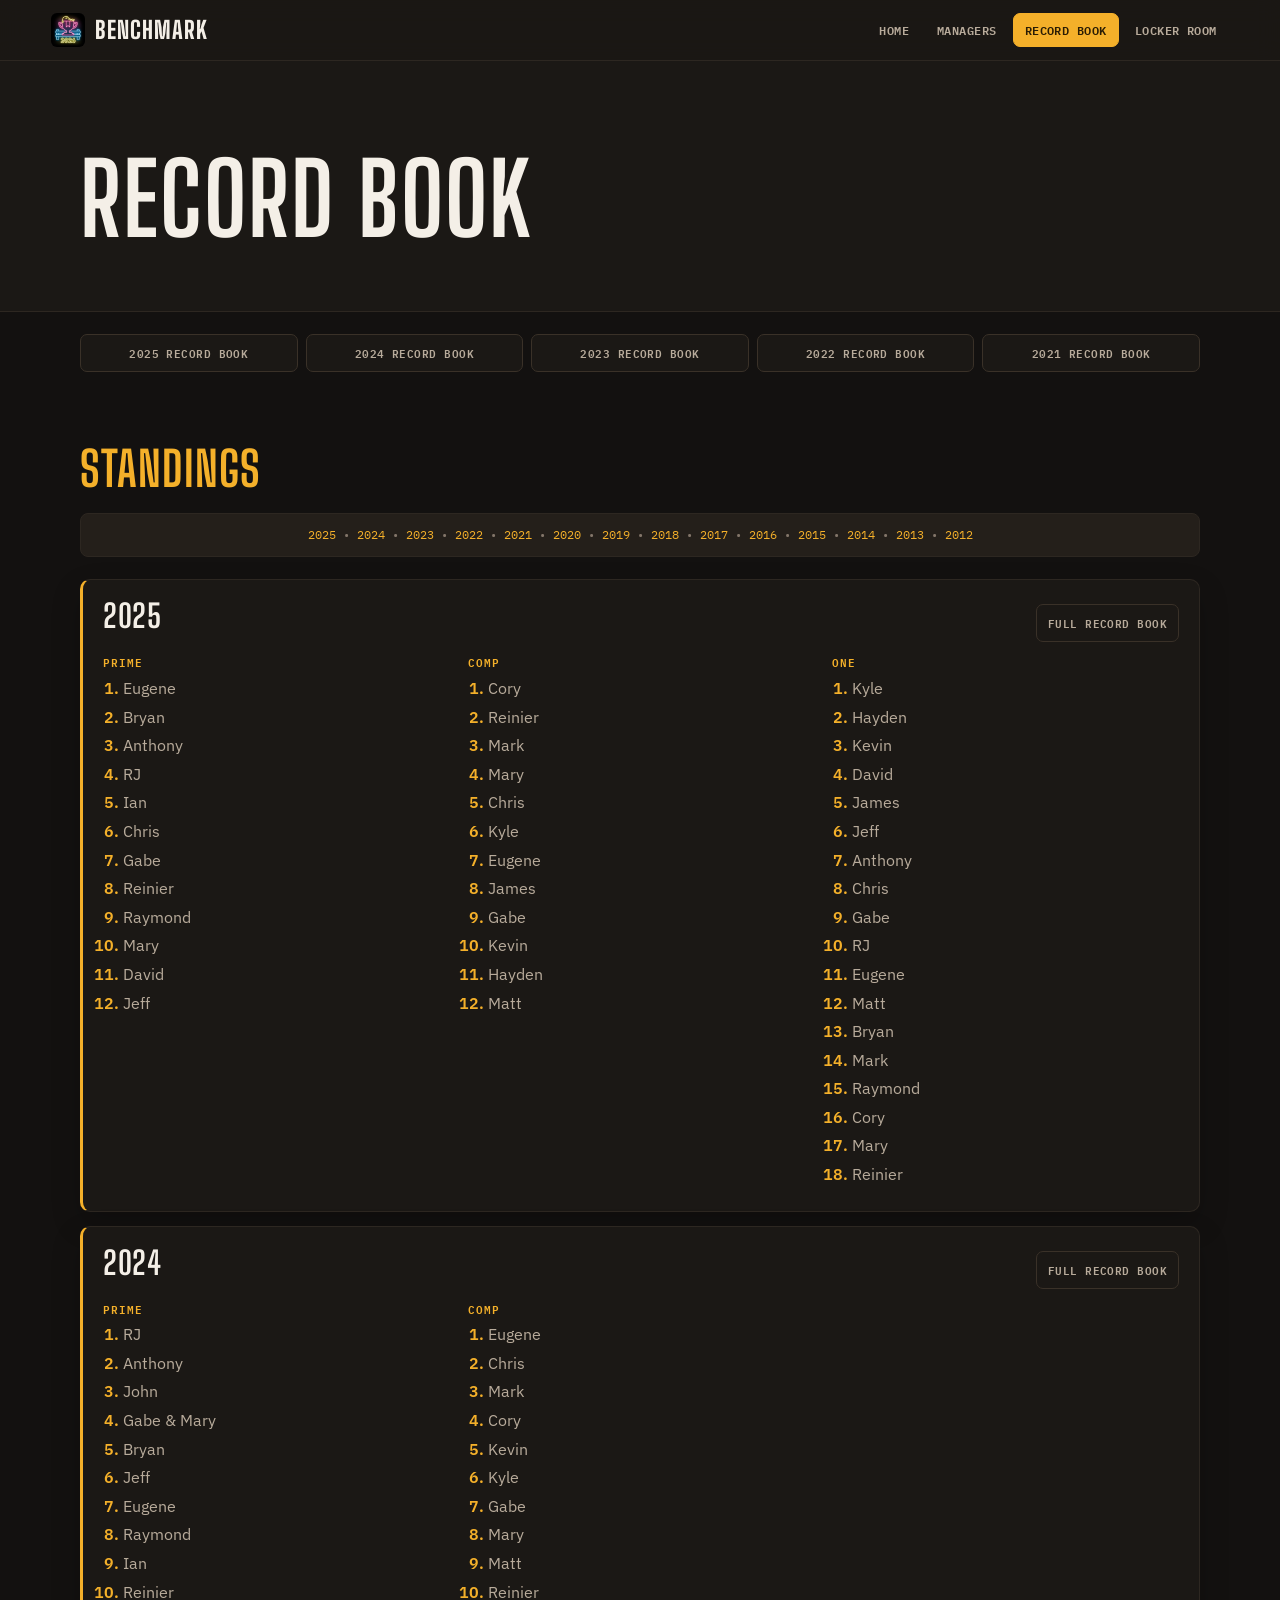
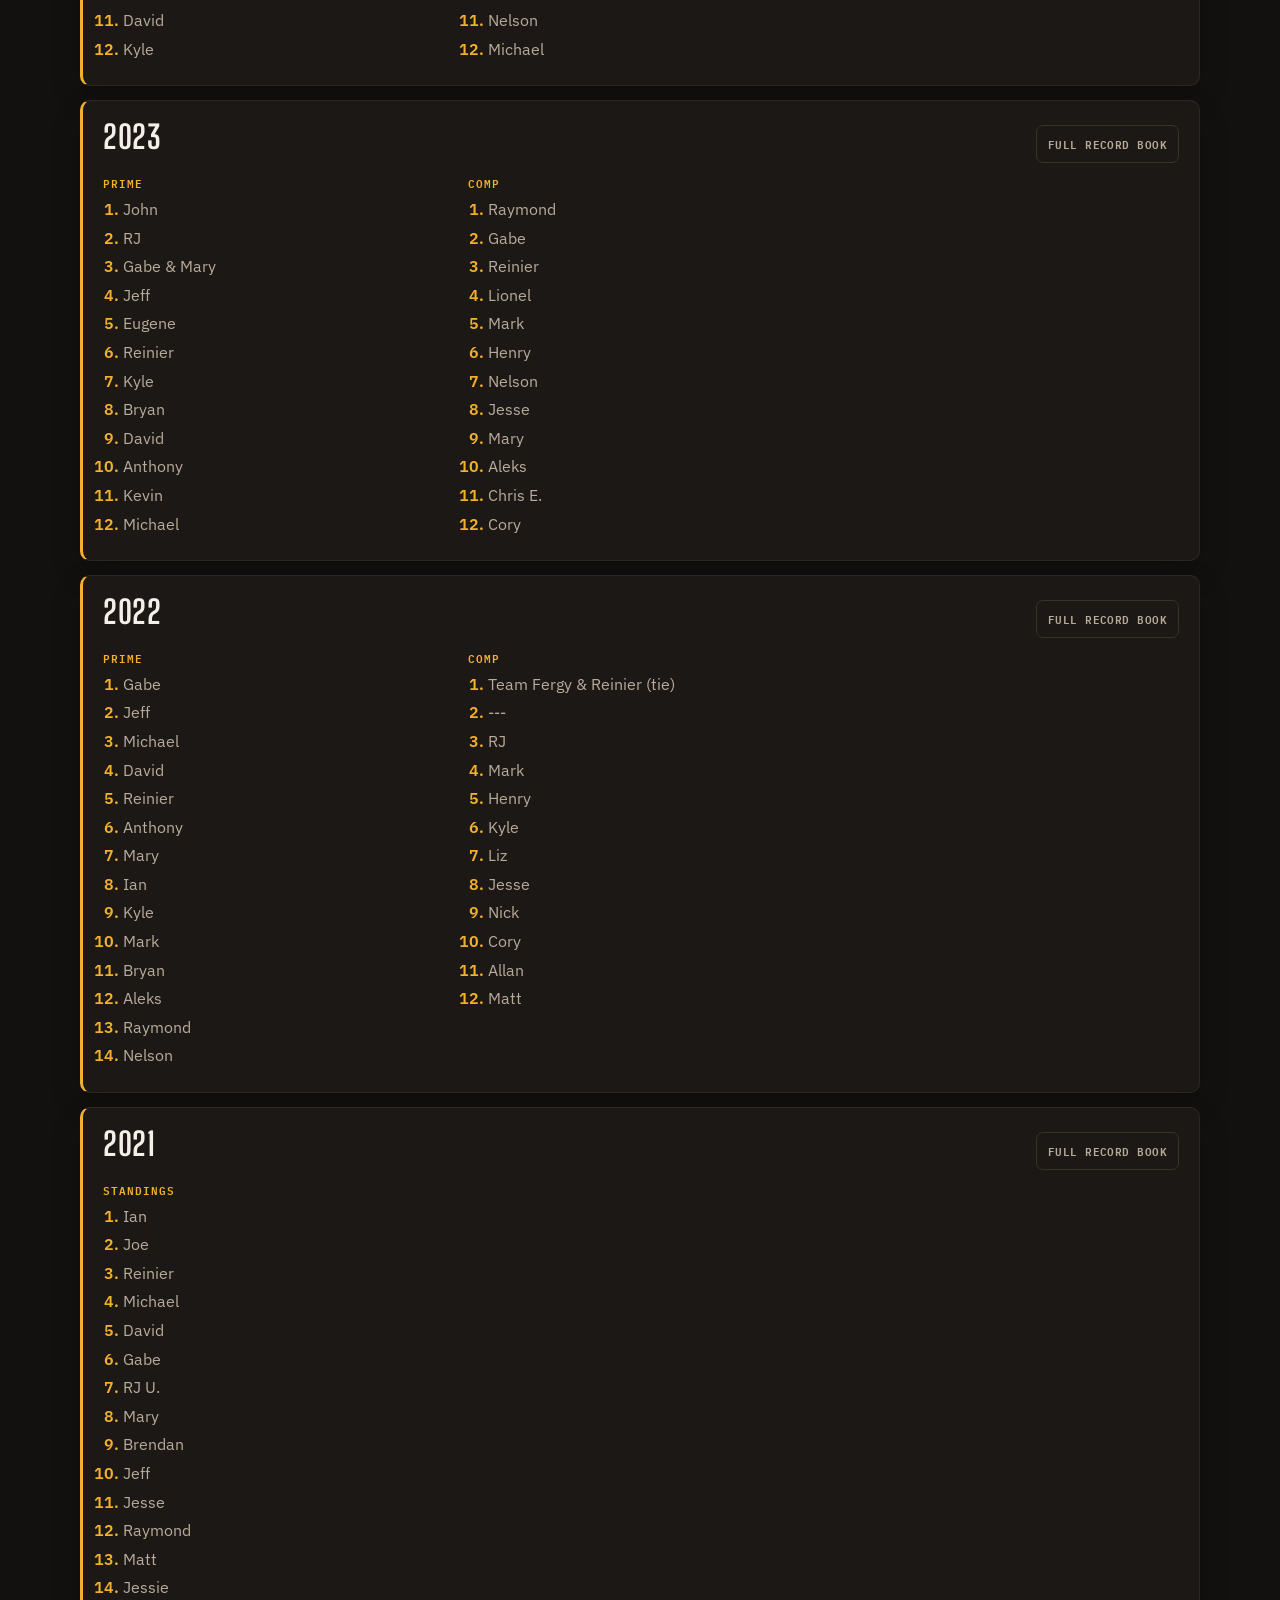
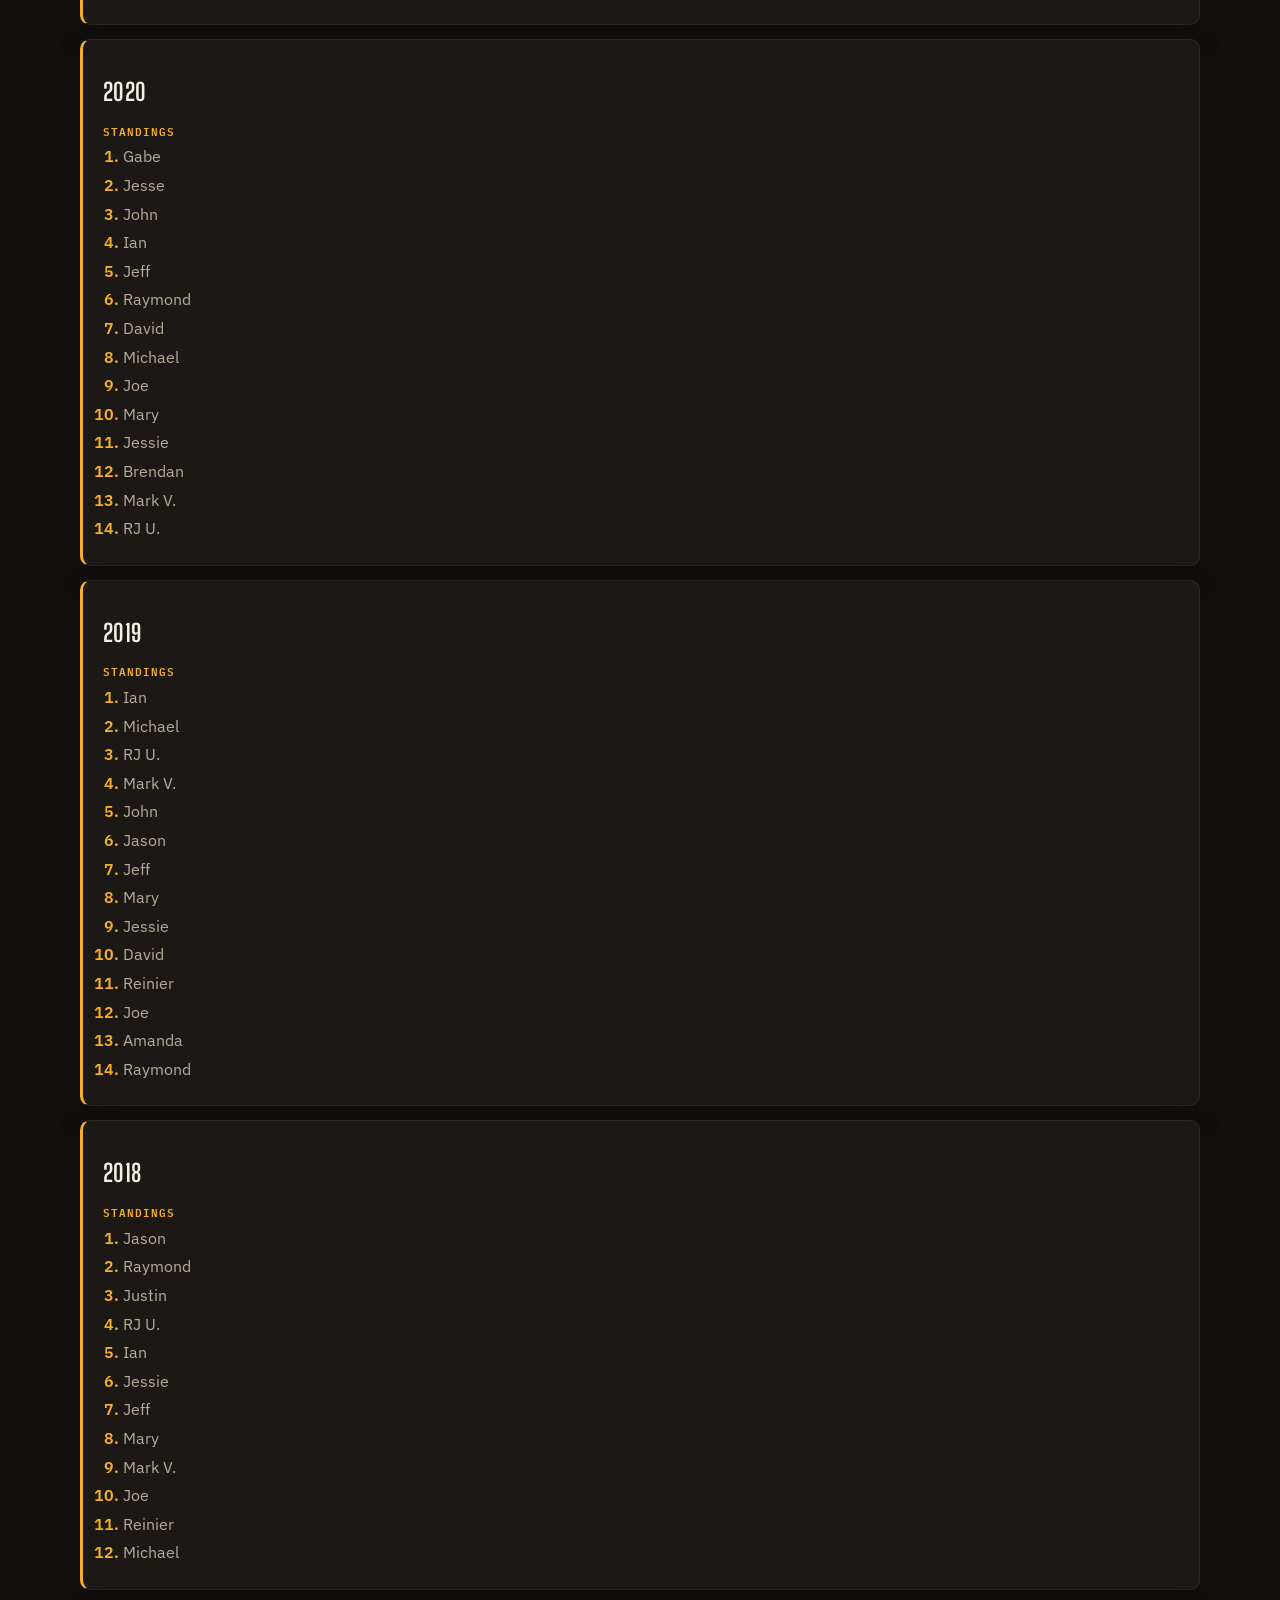
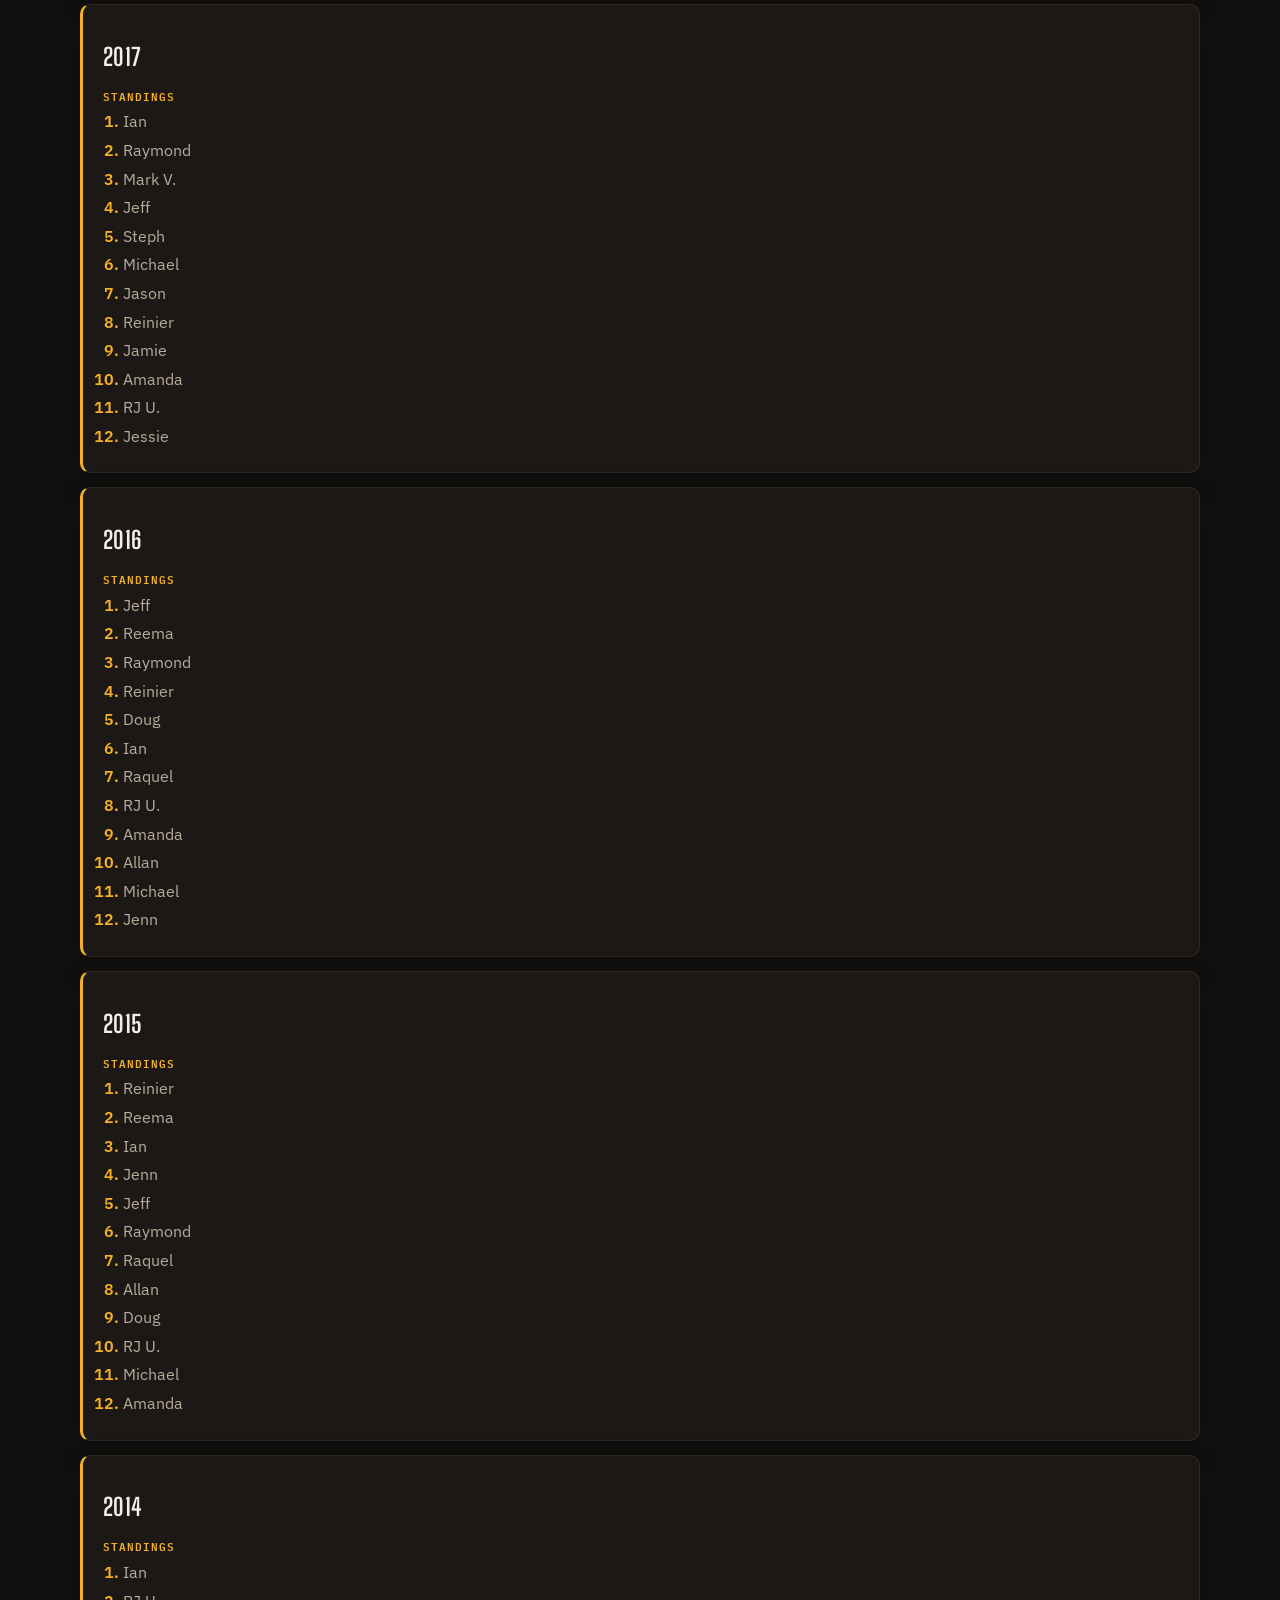
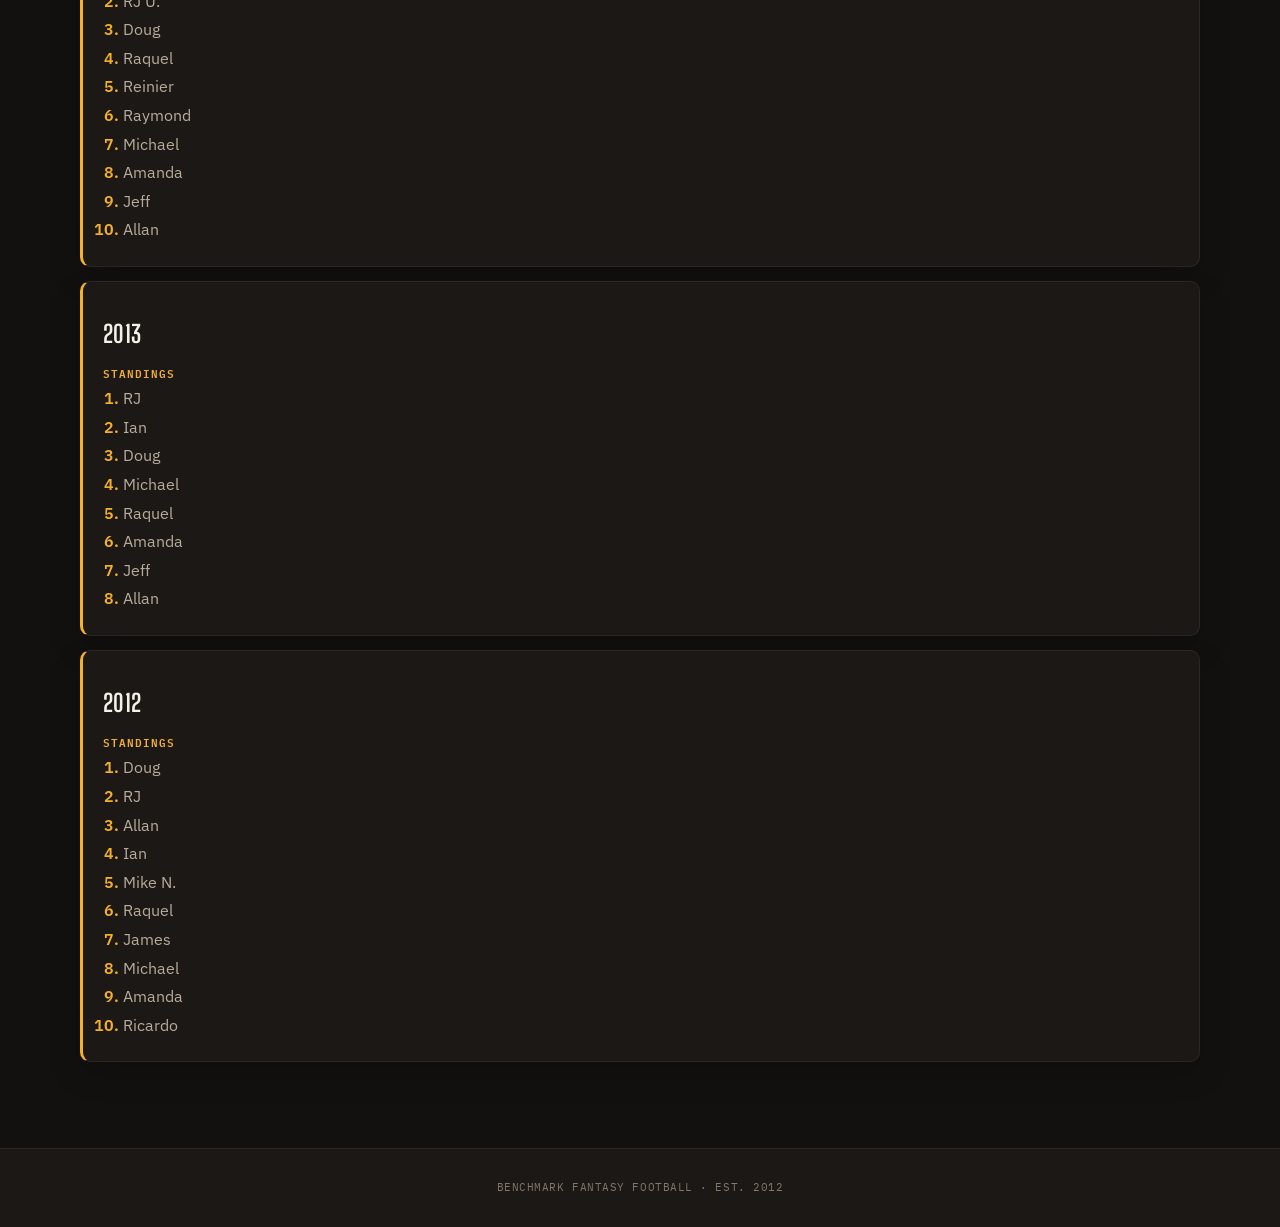
==== commit 59d56a28: "Sync Record Book subtitle removal" ====
--- a/record-book/index.html
+++ b/record-book/index.html
@@ -11,14 +11,14 @@
   <meta property="og:title" content="Benchmark - Record Book">
   <meta property="og:description" content="Benchmark fantasy football standings by season from 2012 through 2025.">
   <meta property="og:image" content="https://www.benchmark.football/assets/img/banner-2026.jpg">
-  <link rel="stylesheet" href="../assets/css/style.css?v=20260830-draft-prep-r25">
+  <link rel="stylesheet" href="../assets/css/style.css?v=20260830-draft-prep-r26">
 </head>
 <body class="">
 
 <header class="site-header">
   <a class="brand" href="../" aria-label="Benchmark home"><img src="../assets/img/favicon.png" alt="" width="36" height="36"><span>Benchmark</span></a>
   <nav class="site-nav" aria-label="Primary navigation"><a href="../">Home</a><a href="../managers">Managers</a><a href="../record-book" aria-current="page">Record Book</a><a href="../locker-room">Locker Room</a></nav>
-</header><main><section class="page-title"><div class="record-shell"><h1>Record Book</h1><p>Year-by-year final standings.</p></div></section><section class="quick-years" aria-label="Season record book pages"><a href="2025">2025 record book</a><a href="2024">2024 record book</a><a href="2023">2023 record book</a><a href="2022">2022 record book</a><a href="2021">2021 record book</a></section><section class="content-section standings-section"><h2>Standings</h2><nav class="manager-index record-year-index" aria-label="Standings year index"><a href="#season-2025">2025</a><span class="manager-index-separator" aria-hidden="true"> • </span><a href="#season-2024">2024</a><span class="manager-index-separator" aria-hidden="true"> • </span><a href="#season-2023">2023</a><span class="manager-index-separator" aria-hidden="true"> • </span><a href="#season-2022">2022</a><span class="manager-index-separator" aria-hidden="true"> • </span><a href="#season-2021">2021</a><span class="manager-index-separator" aria-hidden="true"> • </span><a href="#season-2020">2020</a><span class="manager-index-separator" aria-hidden="true"> • </span><a href="#season-2019">2019</a><span class="manager-index-separator" aria-hidden="true"> • </span><a href="#season-2018">2018</a><span class="manager-index-separator" aria-hidden="true"> • </span><a href="#season-2017">2017</a><span class="manager-index-separator" aria-hidden="true"> • </span><a href="#season-2016">2016</a><span class="manager-index-separator" aria-hidden="true"> • </span><a href="#season-2015">2015</a><span class="manager-index-separator" aria-hidden="true"> • </span><a href="#season-2014">2014</a><span class="manager-index-separator" aria-hidden="true"> • </span><a href="#season-2013">2013</a><span class="manager-index-separator" aria-hidden="true"> • </span><a href="#season-2012">2012</a></nav><div id="season-2025"><article class="season-block"><div class="season-block-header"><h2>2025</h2><a class="season-link" href="2025">Full record book</a></div><div class="division-grid aligned-division-grid"><div class="standing-division"><h3>PRIME</h3><ol><li>Eugene</li><li>Bryan</li><li>Anthony</li><li>RJ</li><li>Ian</li><li>Chris</li><li>Gabe</li><li>Reinier</li><li>Raymond</li><li>Mary</li><li>David</li><li>Jeff</li></ol></div><div class="standing-division"><h3>COMP</h3><ol><li>Cory</li><li>Reinier</li><li>Mark</li><li>Mary</li><li>Chris</li><li>Kyle</li><li>Eugene</li><li>James</li><li>Gabe</li><li>Kevin</li><li>Hayden</li><li>Matt</li></ol></div><div class="standing-division"><h3>ONE</h3><ol><li>Kyle</li><li>Hayden</li><li>Kevin</li><li>David</li><li>James</li><li>Jeff</li><li>Anthony</li><li>Chris</li><li>Gabe</li><li>RJ</li><li>Eugene</li><li>Matt</li><li>Bryan</li><li>Mark</li><li>Raymond</li><li>Cory</li><li>Mary</li><li>Reinier</li></ol></div></div></article></div><div id="season-2024"><article class="season-block"><div class="season-block-header"><h2>2024</h2><a class="season-link" href="2024">Full record book</a></div><div class="division-grid aligned-division-grid"><div class="standing-division"><h3>PRIME</h3><ol><li>RJ</li><li>Anthony</li><li>John</li><li>Gabe &amp; Mary</li><li>Bryan</li><li>Jeff</li><li>Eugene</li><li>Raymond</li><li>Ian</li><li>Reinier</li><li>David</li><li>Kyle</li></ol></div><div class="standing-division"><h3>COMP</h3><ol><li>Eugene</li><li>Chris</li><li>Mark</li><li>Cory</li><li>Kevin</li><li>Kyle</li><li>Gabe</li><li>Mary</li><li>Matt</li><li>Reinier</li><li>Nelson</li><li>Michael</li></ol></div></div></article></div><div id="season-2023"><article class="season-block"><div class="season-block-header"><h2>2023</h2><a class="season-link" href="2023">Full record book</a></div><div class="division-grid aligned-division-grid"><div class="standing-division"><h3>PRIME</h3><ol><li>John</li><li>RJ</li><li>Gabe &amp; Mary</li><li>Jeff</li><li>Eugene</li><li>Reinier</li><li>Kyle</li><li>Bryan</li><li>David</li><li>Anthony</li><li>Kevin</li><li>Michael</li></ol></div><div class="standing-division"><h3>COMP</h3><ol><li>Raymond</li><li>Gabe</li><li>Reinier</li><li>Lionel</li><li>Mark</li><li>Henry</li><li>Nelson</li><li>Jesse</li><li>Mary</li><li>Aleks</li><li>Chris E.</li><li>Cory</li></ol></div></div></article></div><div id="season-2022"><article class="season-block"><div class="season-block-header"><h2>2022</h2><a class="season-link" href="2022">Full record book</a></div><div class="division-grid aligned-division-grid"><div class="standing-division"><h3>PRIME</h3><ol><li>Gabe</li><li>Jeff</li><li>Michael</li><li>David</li><li>Reinier</li><li>Anthony</li><li>Mary</li><li>Ian</li><li>Kyle</li><li>Mark</li><li>Bryan</li><li>Aleks</li><li>Raymond</li><li>Nelson</li></ol></div><div class="standing-division"><h3>COMP</h3><ol><li>Team Fergy &amp; Reinier (tie)</li><li>---</li><li>RJ</li><li>Mark</li><li>Henry</li><li>Kyle</li><li>Liz</li><li>Jesse</li><li>Nick</li><li>Cory</li><li>Allan</li><li>Matt</li></ol></div></div></article></div><div id="season-2021"><article class="season-block"><div class="season-block-header"><h2>2021</h2><a class="season-link" href="2021">Full record book</a></div><div class="division-grid"><div class="standing-division"><h3>STANDINGS</h3><ol><li>Ian</li><li>Joe</li><li>Reinier</li><li>Michael</li><li>David</li><li>Gabe</li><li>RJ U.</li><li>Mary</li><li>Brendan</li><li>Jeff</li><li>Jesse</li><li>Raymond</li><li>Matt</li><li>Jessie</li></ol></div></div></article></div><div id="season-2020"><article class="season-block"><h2>2020</h2><div class="division-grid"><div class="standing-division"><h3>STANDINGS</h3><ol><li>Gabe</li><li>Jesse</li><li>John</li><li>Ian</li><li>Jeff</li><li>Raymond</li><li>David</li><li>Michael</li><li>Joe</li><li>Mary</li><li>Jessie</li><li>Brendan</li><li>Mark V.</li><li>RJ U.</li></ol></div></div></article></div><div id="season-2019"><article class="season-block"><h2>2019</h2><div class="division-grid"><div class="standing-division"><h3>STANDINGS</h3><ol><li>Ian</li><li>Michael</li><li>RJ U.</li><li>Mark V.</li><li>John</li><li>Jason</li><li>Jeff</li><li>Mary</li><li>Jessie</li><li>David</li><li>Reinier</li><li>Joe</li><li>Amanda</li><li>Raymond</li></ol></div></div></article></div><div id="season-2018"><article class="season-block"><h2>2018</h2><div class="division-grid"><div class="standing-division"><h3>STANDINGS</h3><ol><li>Jason</li><li>Raymond</li><li>Justin</li><li>RJ U.</li><li>Ian</li><li>Jessie</li><li>Jeff</li><li>Mary</li><li>Mark V.</li><li>Joe</li><li>Reinier</li><li>Michael</li></ol></div></div></article></div><div id="season-2017"><article class="season-block"><h2>2017</h2><div class="division-grid"><div class="standing-division"><h3>STANDINGS</h3><ol><li>Ian</li><li>Raymond</li><li>Mark V.</li><li>Jeff</li><li>Steph</li><li>Michael</li><li>Jason</li><li>Reinier</li><li>Jamie</li><li>Amanda</li><li>RJ U.</li><li>Jessie</li></ol></div></div></article></div><div id="season-2016"><article class="season-block"><h2>2016</h2><div class="division-grid"><div class="standing-division"><h3>STANDINGS</h3><ol><li>Jeff</li><li>Reema</li><li>Raymond</li><li>Reinier</li><li>Doug</li><li>Ian</li><li>Raquel</li><li>RJ U.</li><li>Amanda</li><li>Allan</li><li>Michael</li><li>Jenn</li></ol></div></div></article></div><div id="season-2015"><article class="season-block"><h2>2015</h2><div class="division-grid"><div class="standing-division"><h3>STANDINGS</h3><ol><li>Reinier</li><li>Reema</li><li>Ian</li><li>Jenn</li><li>Jeff</li><li>Raymond</li><li>Raquel</li><li>Allan</li><li>Doug</li><li>RJ U.</li><li>Michael</li><li>Amanda</li></ol></div></div></article></div><div id="season-2014"><article class="season-block"><h2>2014</h2><div class="division-grid"><div class="standing-division"><h3>STANDINGS</h3><ol><li>Ian</li><li>RJ U.</li><li>Doug</li><li>Raquel</li><li>Reinier</li><li>Raymond</li><li>Michael</li><li>Amanda</li><li>Jeff</li><li>Allan</li></ol></div></div></article></div><div id="season-2013"><article class="season-block"><h2>2013</h2><div class="division-grid"><div class="standing-division"><h3>STANDINGS</h3><ol><li>RJ</li><li>Ian</li><li>Doug</li><li>Michael</li><li>Raquel</li><li>Amanda</li><li>Jeff</li><li>Allan</li></ol></div></div></article></div><div id="season-2012"><article class="season-block"><h2>2012</h2><div class="division-grid"><div class="standing-division"><h3>STANDINGS</h3><ol><li>Doug</li><li>RJ</li><li>Allan</li><li>Ian</li><li>Mike N.</li><li>Raquel</li><li>James</li><li>Michael</li><li>Amanda</li><li>Ricardo</li></ol></div></div></article></div></section></main>
+</header><main><section class="page-title"><div class="record-shell"><h1>Record Book</h1></div></section><section class="quick-years" aria-label="Season record book pages"><a href="2025">2025 record book</a><a href="2024">2024 record book</a><a href="2023">2023 record book</a><a href="2022">2022 record book</a><a href="2021">2021 record book</a></section><section class="content-section standings-section"><h2>Standings</h2><nav class="manager-index record-year-index" aria-label="Standings year index"><a href="#season-2025">2025</a><span class="manager-index-separator" aria-hidden="true"> • </span><a href="#season-2024">2024</a><span class="manager-index-separator" aria-hidden="true"> • </span><a href="#season-2023">2023</a><span class="manager-index-separator" aria-hidden="true"> • </span><a href="#season-2022">2022</a><span class="manager-index-separator" aria-hidden="true"> • </span><a href="#season-2021">2021</a><span class="manager-index-separator" aria-hidden="true"> • </span><a href="#season-2020">2020</a><span class="manager-index-separator" aria-hidden="true"> • </span><a href="#season-2019">2019</a><span class="manager-index-separator" aria-hidden="true"> • </span><a href="#season-2018">2018</a><span class="manager-index-separator" aria-hidden="true"> • </span><a href="#season-2017">2017</a><span class="manager-index-separator" aria-hidden="true"> • </span><a href="#season-2016">2016</a><span class="manager-index-separator" aria-hidden="true"> • </span><a href="#season-2015">2015</a><span class="manager-index-separator" aria-hidden="true"> • </span><a href="#season-2014">2014</a><span class="manager-index-separator" aria-hidden="true"> • </span><a href="#season-2013">2013</a><span class="manager-index-separator" aria-hidden="true"> • </span><a href="#season-2012">2012</a></nav><div id="season-2025"><article class="season-block"><div class="season-block-header"><h2>2025</h2><a class="season-link" href="2025">Full record book</a></div><div class="division-grid aligned-division-grid"><div class="standing-division"><h3>PRIME</h3><ol><li>Eugene</li><li>Bryan</li><li>Anthony</li><li>RJ</li><li>Ian</li><li>Chris</li><li>Gabe</li><li>Reinier</li><li>Raymond</li><li>Mary</li><li>David</li><li>Jeff</li></ol></div><div class="standing-division"><h3>COMP</h3><ol><li>Cory</li><li>Reinier</li><li>Mark</li><li>Mary</li><li>Chris</li><li>Kyle</li><li>Eugene</li><li>James</li><li>Gabe</li><li>Kevin</li><li>Hayden</li><li>Matt</li></ol></div><div class="standing-division"><h3>ONE</h3><ol><li>Kyle</li><li>Hayden</li><li>Kevin</li><li>David</li><li>James</li><li>Jeff</li><li>Anthony</li><li>Chris</li><li>Gabe</li><li>RJ</li><li>Eugene</li><li>Matt</li><li>Bryan</li><li>Mark</li><li>Raymond</li><li>Cory</li><li>Mary</li><li>Reinier</li></ol></div></div></article></div><div id="season-2024"><article class="season-block"><div class="season-block-header"><h2>2024</h2><a class="season-link" href="2024">Full record book</a></div><div class="division-grid aligned-division-grid"><div class="standing-division"><h3>PRIME</h3><ol><li>RJ</li><li>Anthony</li><li>John</li><li>Gabe &amp; Mary</li><li>Bryan</li><li>Jeff</li><li>Eugene</li><li>Raymond</li><li>Ian</li><li>Reinier</li><li>David</li><li>Kyle</li></ol></div><div class="standing-division"><h3>COMP</h3><ol><li>Eugene</li><li>Chris</li><li>Mark</li><li>Cory</li><li>Kevin</li><li>Kyle</li><li>Gabe</li><li>Mary</li><li>Matt</li><li>Reinier</li><li>Nelson</li><li>Michael</li></ol></div></div></article></div><div id="season-2023"><article class="season-block"><div class="season-block-header"><h2>2023</h2><a class="season-link" href="2023">Full record book</a></div><div class="division-grid aligned-division-grid"><div class="standing-division"><h3>PRIME</h3><ol><li>John</li><li>RJ</li><li>Gabe &amp; Mary</li><li>Jeff</li><li>Eugene</li><li>Reinier</li><li>Kyle</li><li>Bryan</li><li>David</li><li>Anthony</li><li>Kevin</li><li>Michael</li></ol></div><div class="standing-division"><h3>COMP</h3><ol><li>Raymond</li><li>Gabe</li><li>Reinier</li><li>Lionel</li><li>Mark</li><li>Henry</li><li>Nelson</li><li>Jesse</li><li>Mary</li><li>Aleks</li><li>Chris E.</li><li>Cory</li></ol></div></div></article></div><div id="season-2022"><article class="season-block"><div class="season-block-header"><h2>2022</h2><a class="season-link" href="2022">Full record book</a></div><div class="division-grid aligned-division-grid"><div class="standing-division"><h3>PRIME</h3><ol><li>Gabe</li><li>Jeff</li><li>Michael</li><li>David</li><li>Reinier</li><li>Anthony</li><li>Mary</li><li>Ian</li><li>Kyle</li><li>Mark</li><li>Bryan</li><li>Aleks</li><li>Raymond</li><li>Nelson</li></ol></div><div class="standing-division"><h3>COMP</h3><ol><li>Team Fergy &amp; Reinier (tie)</li><li>---</li><li>RJ</li><li>Mark</li><li>Henry</li><li>Kyle</li><li>Liz</li><li>Jesse</li><li>Nick</li><li>Cory</li><li>Allan</li><li>Matt</li></ol></div></div></article></div><div id="season-2021"><article class="season-block"><div class="season-block-header"><h2>2021</h2><a class="season-link" href="2021">Full record book</a></div><div class="division-grid"><div class="standing-division"><h3>STANDINGS</h3><ol><li>Ian</li><li>Joe</li><li>Reinier</li><li>Michael</li><li>David</li><li>Gabe</li><li>RJ U.</li><li>Mary</li><li>Brendan</li><li>Jeff</li><li>Jesse</li><li>Raymond</li><li>Matt</li><li>Jessie</li></ol></div></div></article></div><div id="season-2020"><article class="season-block"><h2>2020</h2><div class="division-grid"><div class="standing-division"><h3>STANDINGS</h3><ol><li>Gabe</li><li>Jesse</li><li>John</li><li>Ian</li><li>Jeff</li><li>Raymond</li><li>David</li><li>Michael</li><li>Joe</li><li>Mary</li><li>Jessie</li><li>Brendan</li><li>Mark V.</li><li>RJ U.</li></ol></div></div></article></div><div id="season-2019"><article class="season-block"><h2>2019</h2><div class="division-grid"><div class="standing-division"><h3>STANDINGS</h3><ol><li>Ian</li><li>Michael</li><li>RJ U.</li><li>Mark V.</li><li>John</li><li>Jason</li><li>Jeff</li><li>Mary</li><li>Jessie</li><li>David</li><li>Reinier</li><li>Joe</li><li>Amanda</li><li>Raymond</li></ol></div></div></article></div><div id="season-2018"><article class="season-block"><h2>2018</h2><div class="division-grid"><div class="standing-division"><h3>STANDINGS</h3><ol><li>Jason</li><li>Raymond</li><li>Justin</li><li>RJ U.</li><li>Ian</li><li>Jessie</li><li>Jeff</li><li>Mary</li><li>Mark V.</li><li>Joe</li><li>Reinier</li><li>Michael</li></ol></div></div></article></div><div id="season-2017"><article class="season-block"><h2>2017</h2><div class="division-grid"><div class="standing-division"><h3>STANDINGS</h3><ol><li>Ian</li><li>Raymond</li><li>Mark V.</li><li>Jeff</li><li>Steph</li><li>Michael</li><li>Jason</li><li>Reinier</li><li>Jamie</li><li>Amanda</li><li>RJ U.</li><li>Jessie</li></ol></div></div></article></div><div id="season-2016"><article class="season-block"><h2>2016</h2><div class="division-grid"><div class="standing-division"><h3>STANDINGS</h3><ol><li>Jeff</li><li>Reema</li><li>Raymond</li><li>Reinier</li><li>Doug</li><li>Ian</li><li>Raquel</li><li>RJ U.</li><li>Amanda</li><li>Allan</li><li>Michael</li><li>Jenn</li></ol></div></div></article></div><div id="season-2015"><article class="season-block"><h2>2015</h2><div class="division-grid"><div class="standing-division"><h3>STANDINGS</h3><ol><li>Reinier</li><li>Reema</li><li>Ian</li><li>Jenn</li><li>Jeff</li><li>Raymond</li><li>Raquel</li><li>Allan</li><li>Doug</li><li>RJ U.</li><li>Michael</li><li>Amanda</li></ol></div></div></article></div><div id="season-2014"><article class="season-block"><h2>2014</h2><div class="division-grid"><div class="standing-division"><h3>STANDINGS</h3><ol><li>Ian</li><li>RJ U.</li><li>Doug</li><li>Raquel</li><li>Reinier</li><li>Raymond</li><li>Michael</li><li>Amanda</li><li>Jeff</li><li>Allan</li></ol></div></div></article></div><div id="season-2013"><article class="season-block"><h2>2013</h2><div class="division-grid"><div class="standing-division"><h3>STANDINGS</h3><ol><li>RJ</li><li>Ian</li><li>Doug</li><li>Michael</li><li>Raquel</li><li>Amanda</li><li>Jeff</li><li>Allan</li></ol></div></div></article></div><div id="season-2012"><article class="season-block"><h2>2012</h2><div class="division-grid"><div class="standing-division"><h3>STANDINGS</h3><ol><li>Doug</li><li>RJ</li><li>Allan</li><li>Ian</li><li>Mike N.</li><li>Raquel</li><li>James</li><li>Michael</li><li>Amanda</li><li>Ricardo</li></ol></div></div></article></div></section></main>
 <footer class="site-footer">
   <p>Benchmark Fantasy Football · Est. 2012</p>
 </footer>
--- a/assets/css/style.css
+++ b/assets/css/style.css
@@ -617,7 +617,7 @@
 
 /* Season record-book pages */
 .season-page main { background: var(--bg); }
-.record-book-hero { padding: clamp(16px, 2.5vw, 28px) 0 8px; background: var(--bg); }
+.record-book-hero { padding: clamp(44px, 8vw, 86px) 0 8px; background: var(--bg); }
 .record-book-hero h1 {
   margin: 0;
   color: var(--text-faint);
@@ -637,7 +637,7 @@
   text-decoration: none;
   text-transform: uppercase;
 }
-.season-title-band { padding: 0 0 clamp(12px, 2vw, 20px); background: var(--bg); }
+.season-title-band { padding: 0 0 clamp(34px, 6vw, 60px); background: var(--bg); }
 .season-title-band h1 { margin: 0; max-width: 16ch; color: var(--text); font-size: clamp(3rem, 8vw, 6.4rem); }
 .season-title-band p { margin: 14px 0 0; color: var(--text-muted); }
 .season-page .season-detail { width: 100%; padding: 0 0 clamp(44px, 7vw, 88px); }
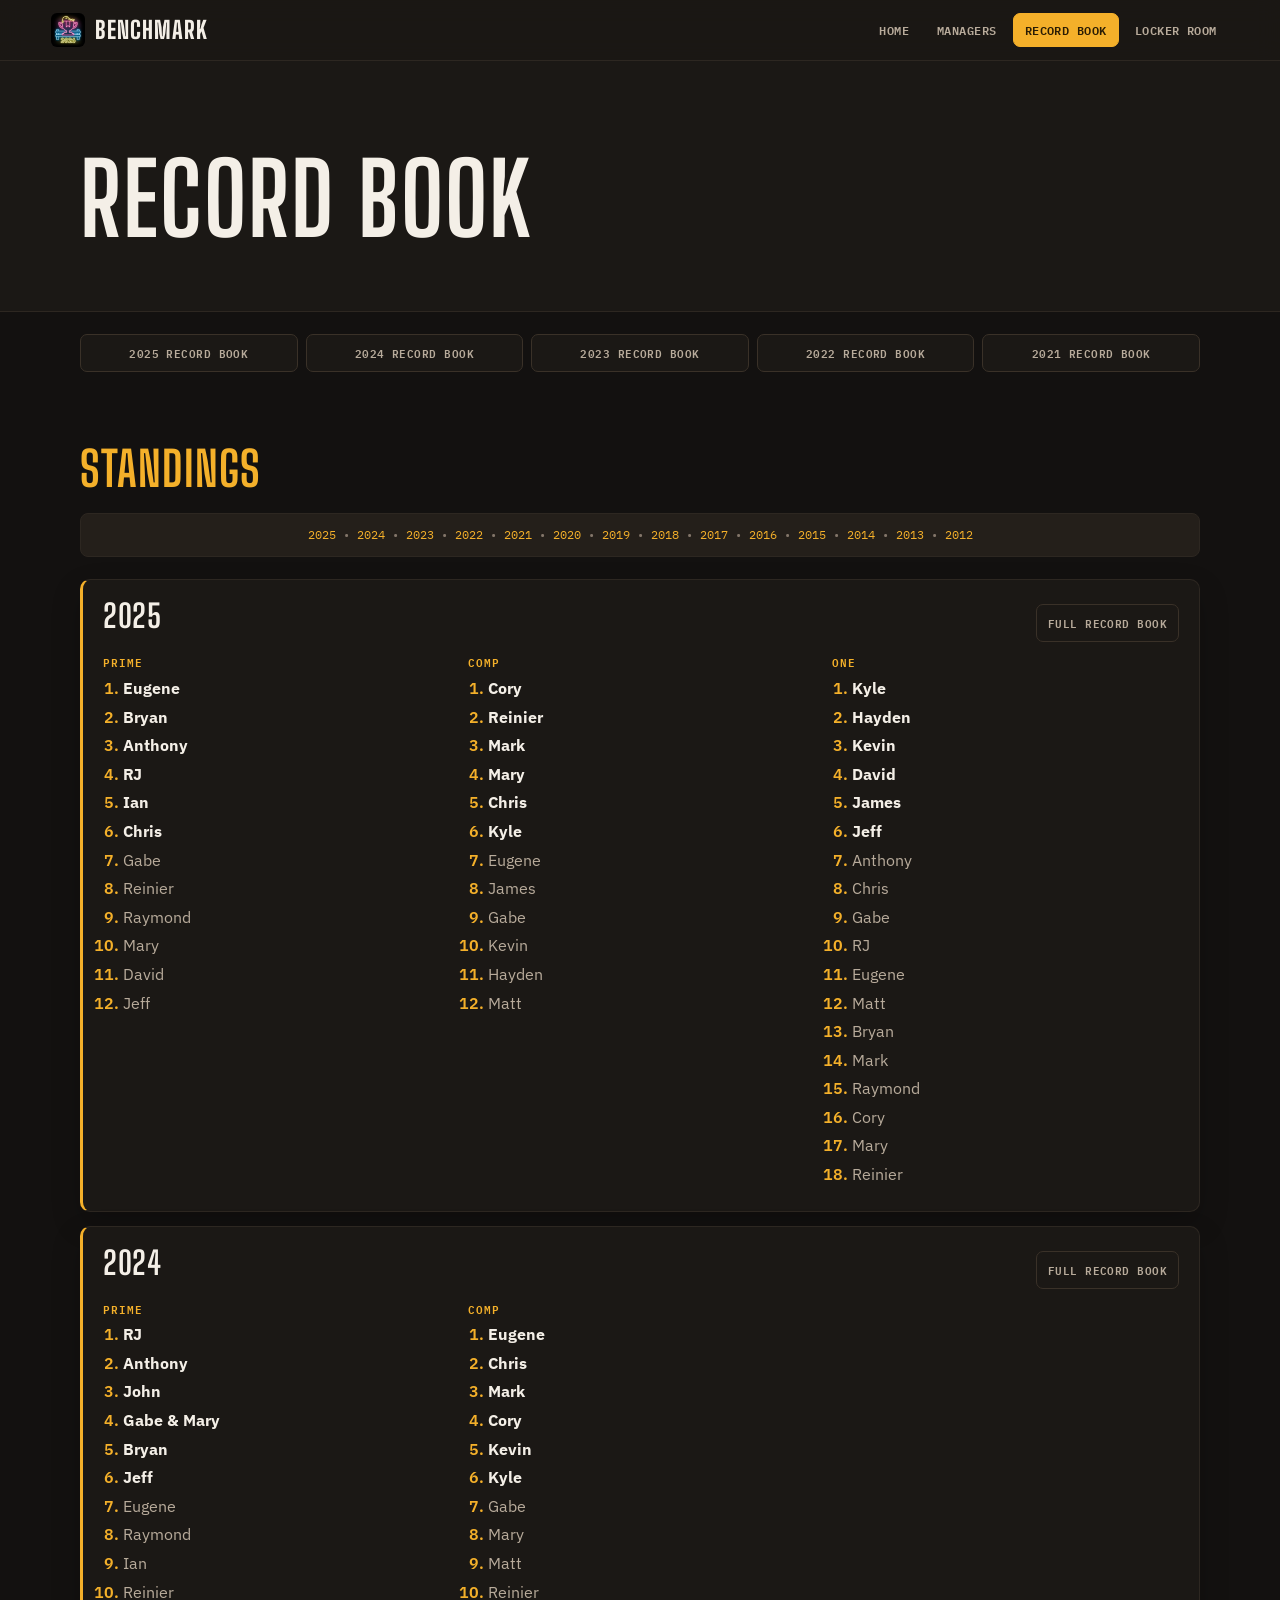
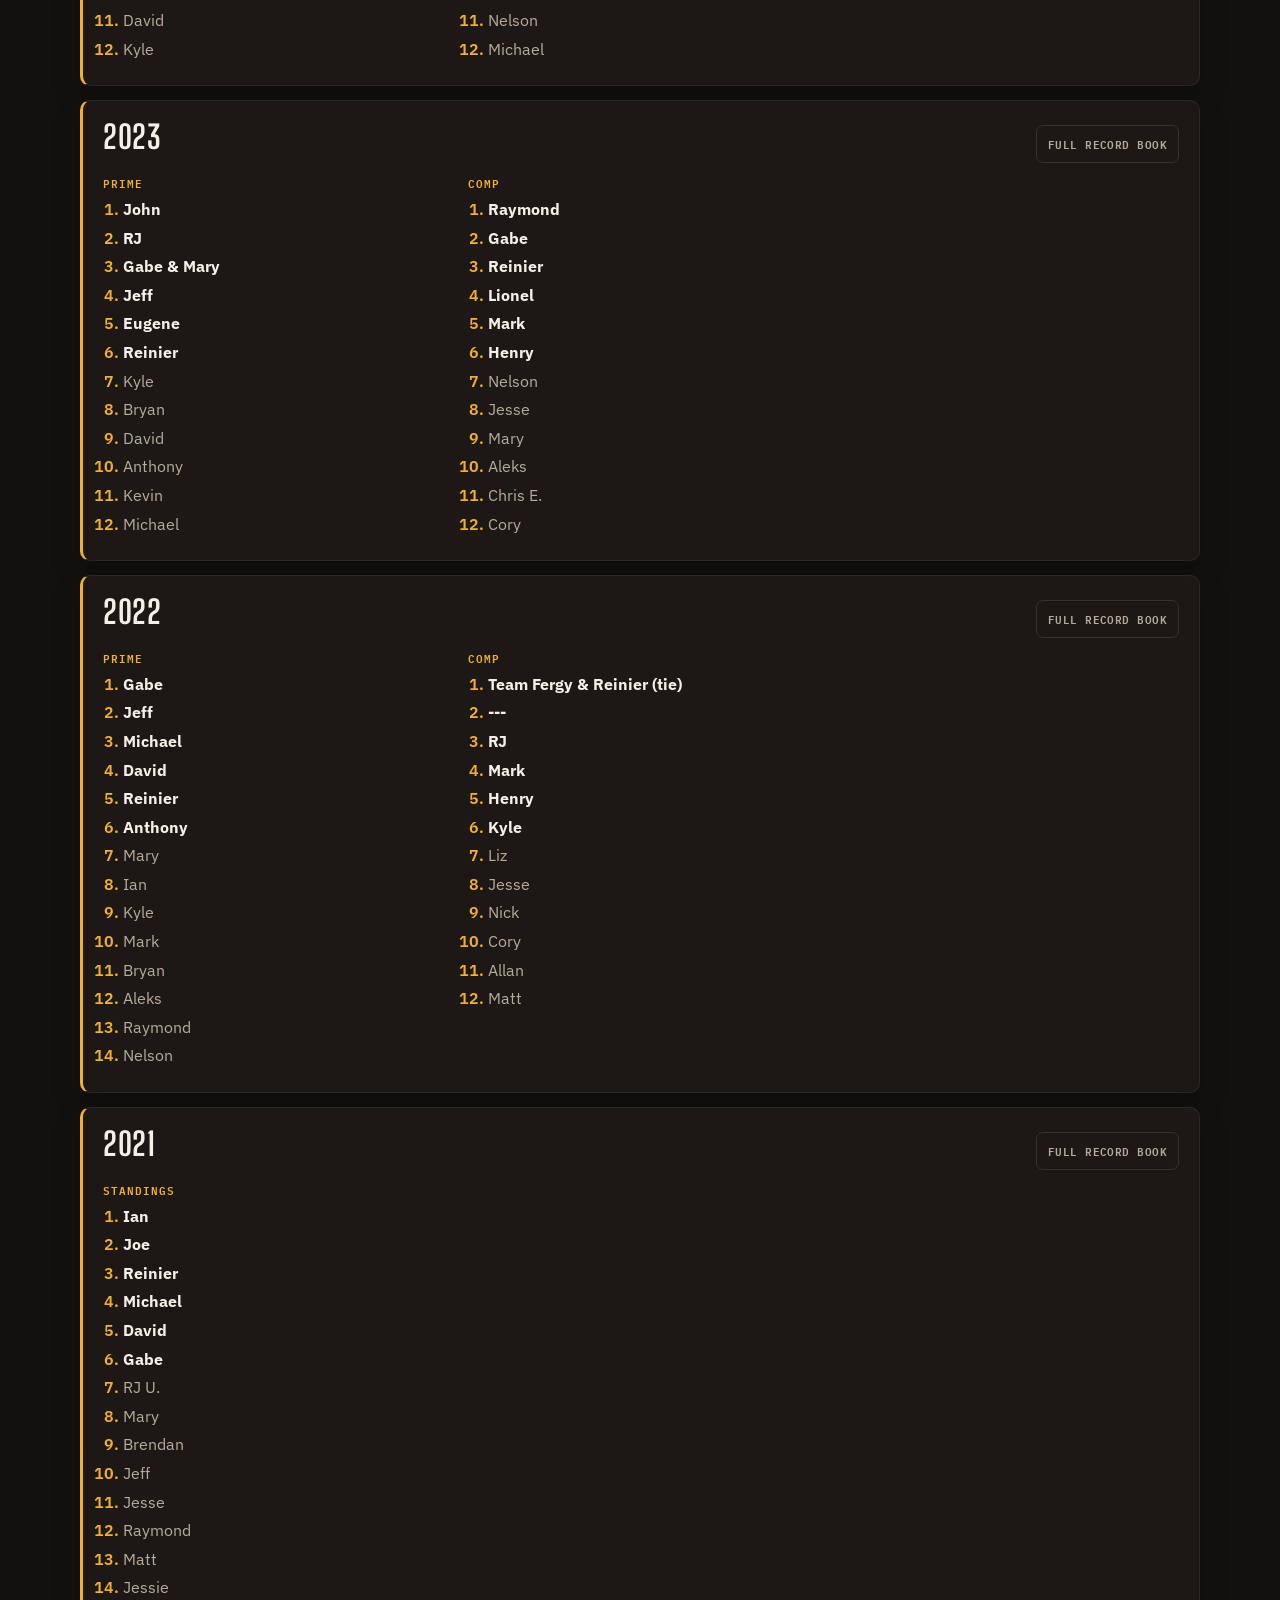
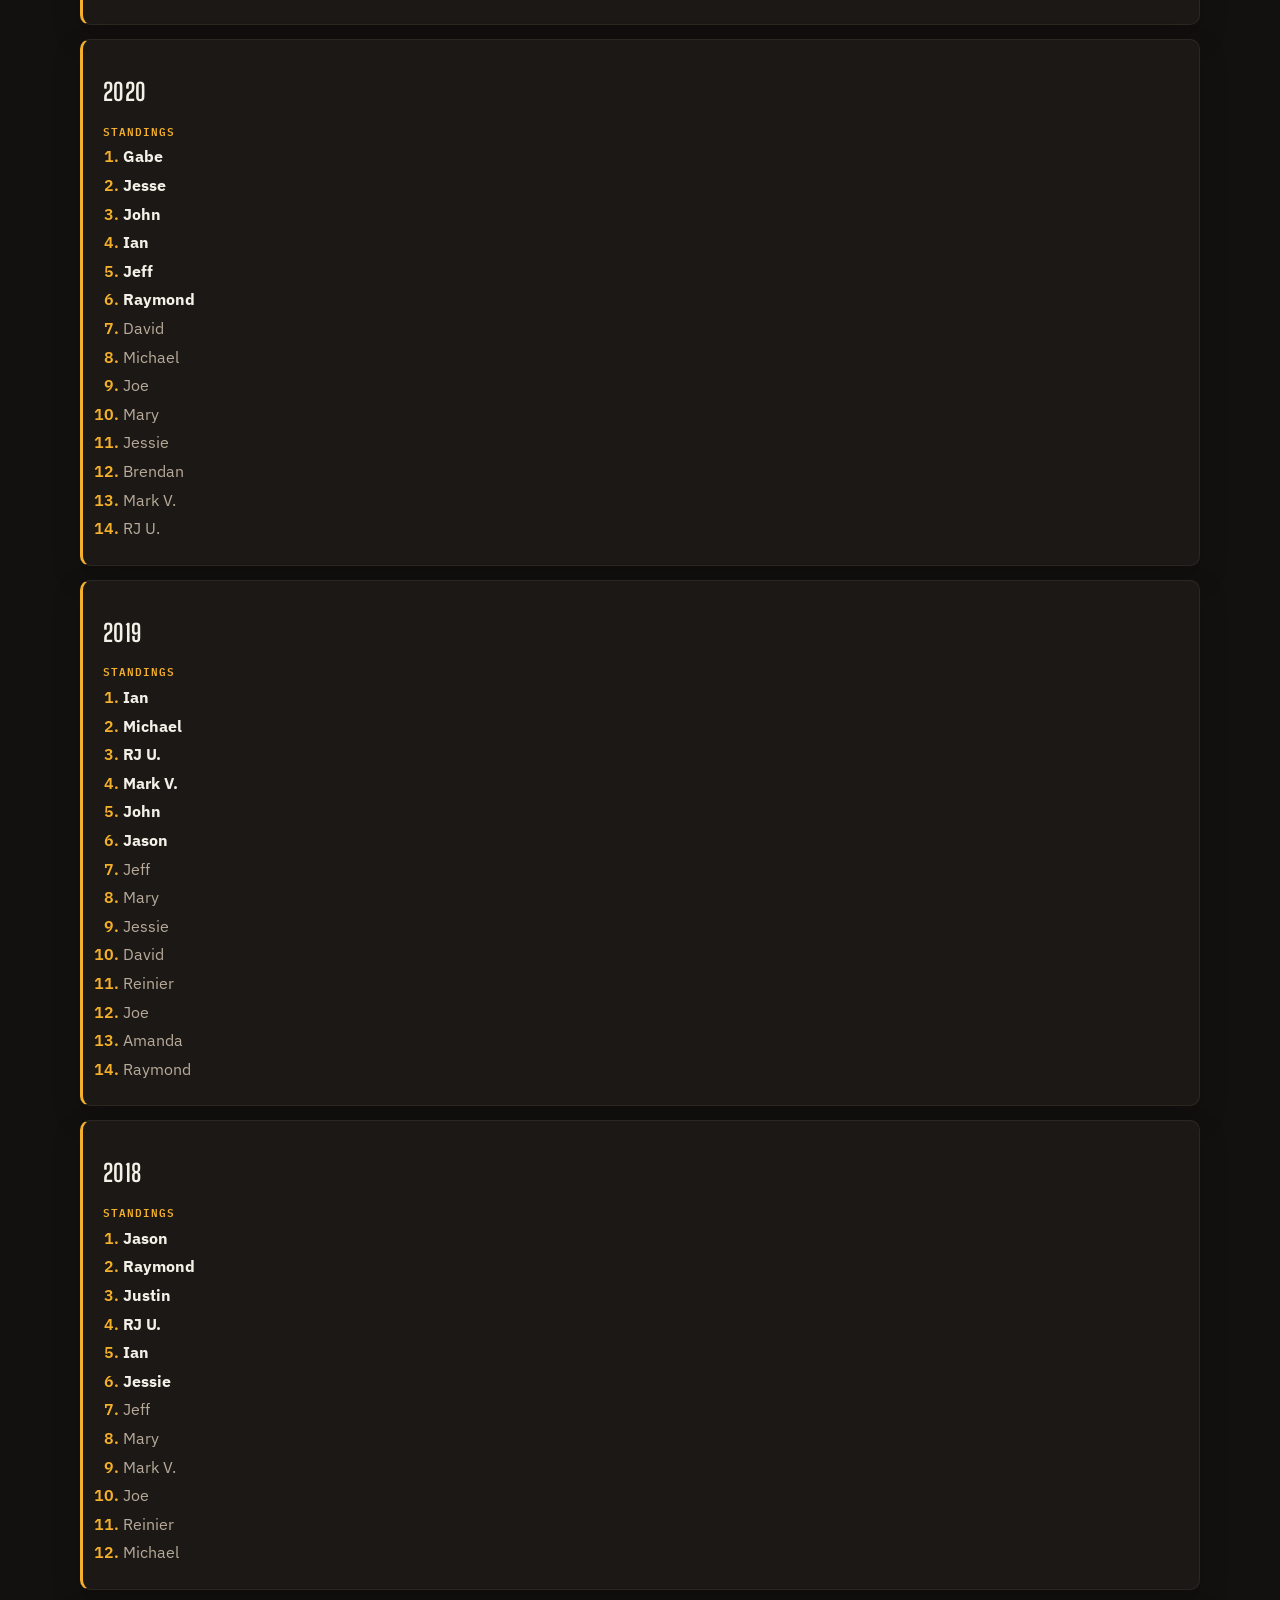
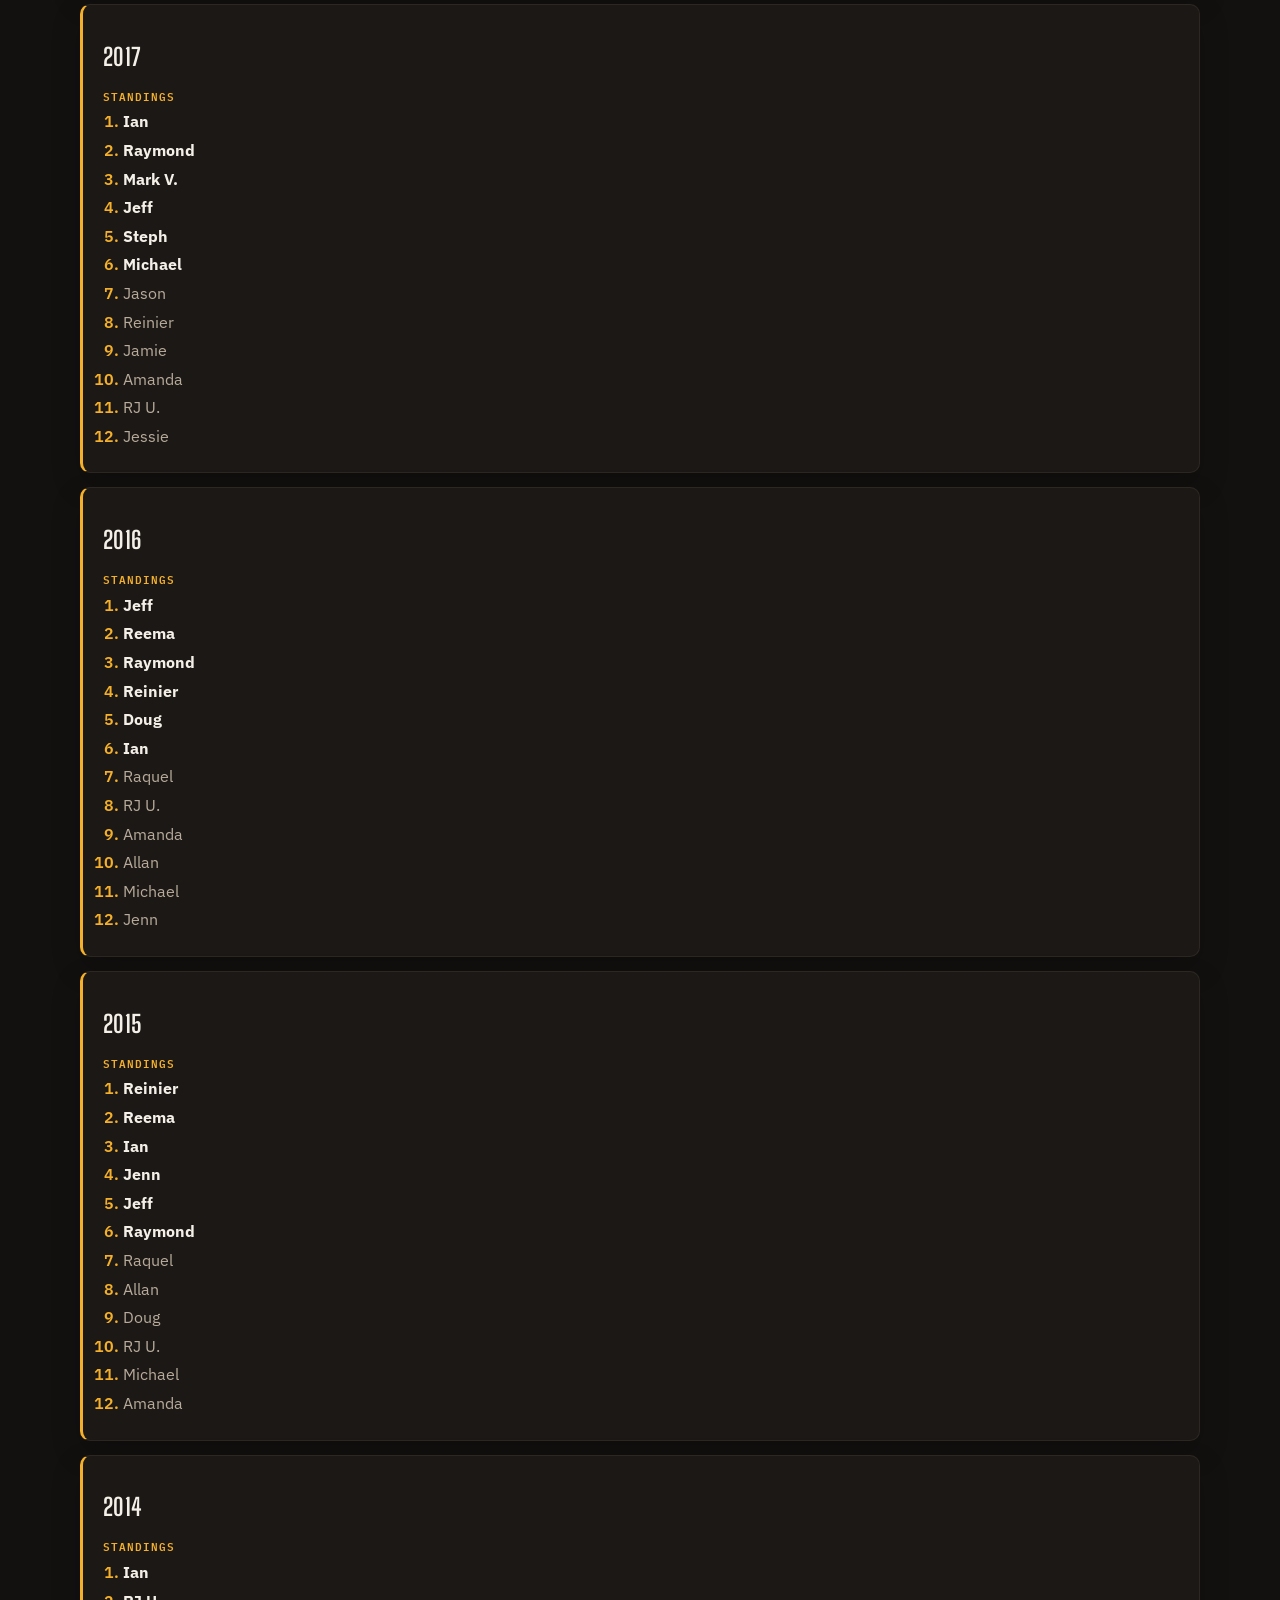
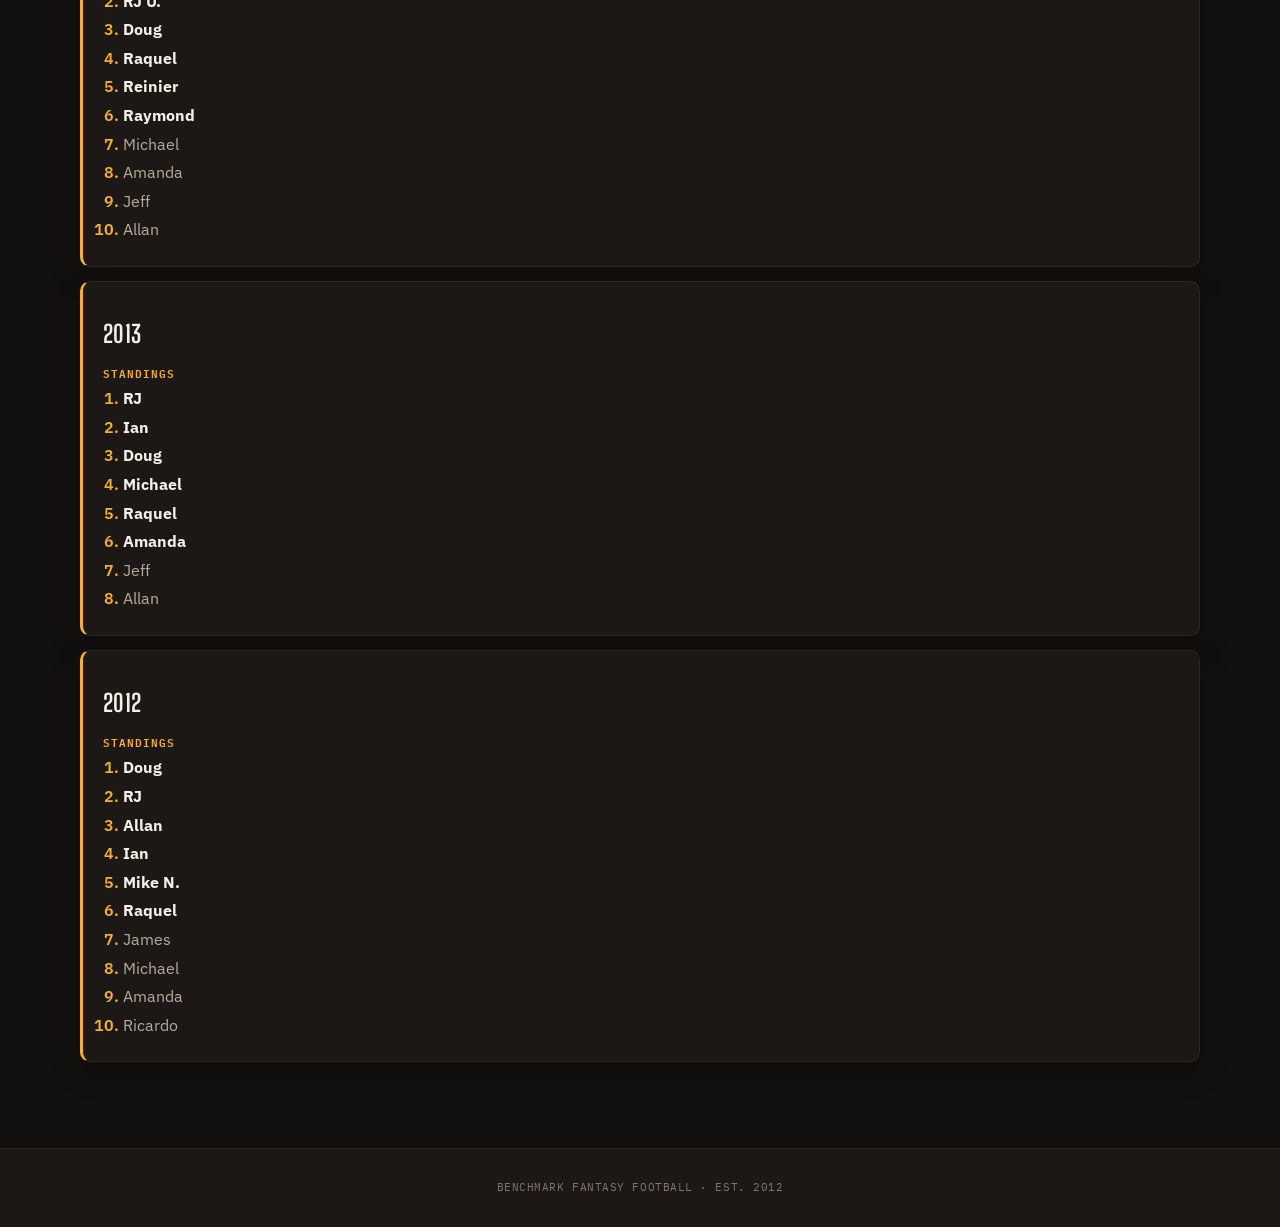
==== commit 2d05e828: "Emphasize top-six standings and add One draft value award" ====
--- a/record-book/index.html
+++ b/record-book/index.html
@@ -11,7 +11,7 @@
   <meta property="og:title" content="Benchmark - Record Book">
   <meta property="og:description" content="Benchmark fantasy football standings by season from 2012 through 2025.">
   <meta property="og:image" content="https://www.benchmark.football/assets/img/banner-2026.jpg">
-  <link rel="stylesheet" href="../assets/css/style.css?v=20260830-draft-prep-r26">
+  <link rel="stylesheet" href="../assets/css/style.css?v=20260830-draft-prep-r31">
 </head>
 <body class="">
 
--- a/assets/css/style.css
+++ b/assets/css/style.css
@@ -579,6 +579,7 @@
 .division-grid { display: grid; grid-template-columns: repeat(auto-fit, minmax(190px, 1fr)); gap: 18px; }
 .aligned-division-grid { grid-template-columns: repeat(3, minmax(0, 1fr)); }
 .standing-division ol { margin-bottom: 0; }
+.standings-section .standing-division ol > li:nth-child(-n + 6) { color: var(--text); font-weight: 700; }
 .standing-division li::marker { color: var(--gold); font-weight: 600; }
 .link-card-list { display: grid; gap: 12px; max-width: 760px; }
 .link-card { display: block; padding: 18px 20px; text-decoration: none; }
@@ -665,7 +666,7 @@
   .season-front-matter:has(.record-league-index) { padding-top: 22px; }
 }
 .front-group + .front-group { margin-top: clamp(30px, 5vw, 54px); padding-top: clamp(24px, 4vw, 42px); border-top: 1px solid var(--border); }
-.front-heading, .division-heading, .award-section-title, .highlight-panel h3 { font-family: var(--font-display); text-transform: uppercase; }
+.front-heading, .division-heading, .award-section-title, .highlight-section-title, .highlight-panel h3 { font-family: var(--font-display); text-transform: uppercase; }
 .front-heading { margin: 0 0 18px; color: var(--gold); font-size: clamp(1.8rem, 4vw, 3.4rem); }
 .front-grid { display: grid; grid-template-columns: minmax(210px, 0.55fr) minmax(0, 1.45fr); gap: clamp(18px, 5vw, 52px); align-items: start; }
 .front-group-notes-only .front-grid { grid-template-columns: 1fr; }
@@ -709,10 +710,10 @@
 .division-league .division-heading { color: var(--text); background: var(--surface-2); }
 .division-body { padding: clamp(30px, 6vw, 70px) 0; }
 .highlight-panel { margin: 0 0 clamp(28px, 5vw, 48px); padding: clamp(20px, 4vw, 34px); border-left: 3px solid var(--gold); }
-.highlight-panel h3 { margin: 0 0 18px; color: var(--text); font-size: clamp(1.5rem, 3vw, 2.5rem); }
+.highlight-panel h3 { margin: 0 0 18px; color: var(--gold); font-size: clamp(1.5rem, 3vw, 2.5rem); }
 .highlight-list { display: grid; grid-template-columns: repeat(2, minmax(0, 1fr)); gap: 12px clamp(18px, 4vw, 34px); }
 .highlight-list li + li { margin-top: 0; }
-.award-section-title { margin: 0 0 16px; color: var(--gold); font-size: clamp(1.45rem, 3vw, 2.2rem); }
+.award-section-title, .highlight-section-title { margin: 0 0 16px; color: var(--gold); font-size: clamp(1.45rem, 3vw, 2.2rem); }
 .award-grid { display: grid; grid-template-columns: repeat(auto-fit, minmax(250px, 1fr)); gap: 12px; }
 .award-grid-featured { margin-bottom: 24px; }
 .season-page .stat-card { min-width: 0; margin: 0; padding: 17px 18px; border-left: 3px solid var(--gold); }
@@ -739,6 +740,7 @@
   letter-spacing: 0.02em;
   text-transform: uppercase;
 }
+.season-page .award-section .award-grid-featured .stat-winner { font-size: clamp(1.5rem, 3vw, 2.5rem); }
 .season-page .award-section .stat-card.is-negative .stat-winner,
 .season-page .front-awards .stat-card.is-negative .stat-winner { color: var(--red); }
 .season-standings-chart { margin: 0 0 clamp(28px, 5vw, 48px); }
@@ -836,6 +838,7 @@
   .front-grid, .highlight-list, .rp-snapshot { grid-template-columns: 1fr; }
   .manager-title-row { flex-direction: column; gap: 16px; }
   .manager-key { width: 100%; flex: 0 0 auto; }
+  .record-league-index { text-align: center; }
 
   .division-heading { padding-inline: 14px; text-align: left; }
   .award-grid, .rp-cheat-grid { grid-template-columns: 1fr; }
@@ -934,6 +937,7 @@
 
 @media (max-width: 760px) {
   .manager-index { text-align: left; }
+  .record-league-index { text-align: center; }
   .rp-jump-inner, .rp-band-inner, .rp-section.content-section { width: min(100% - 28px, 1120px); }
   .rp-jump-inner { justify-content: flex-start; }
   .rp-snapshot, .rp-glossary { grid-template-columns: 1fr; }
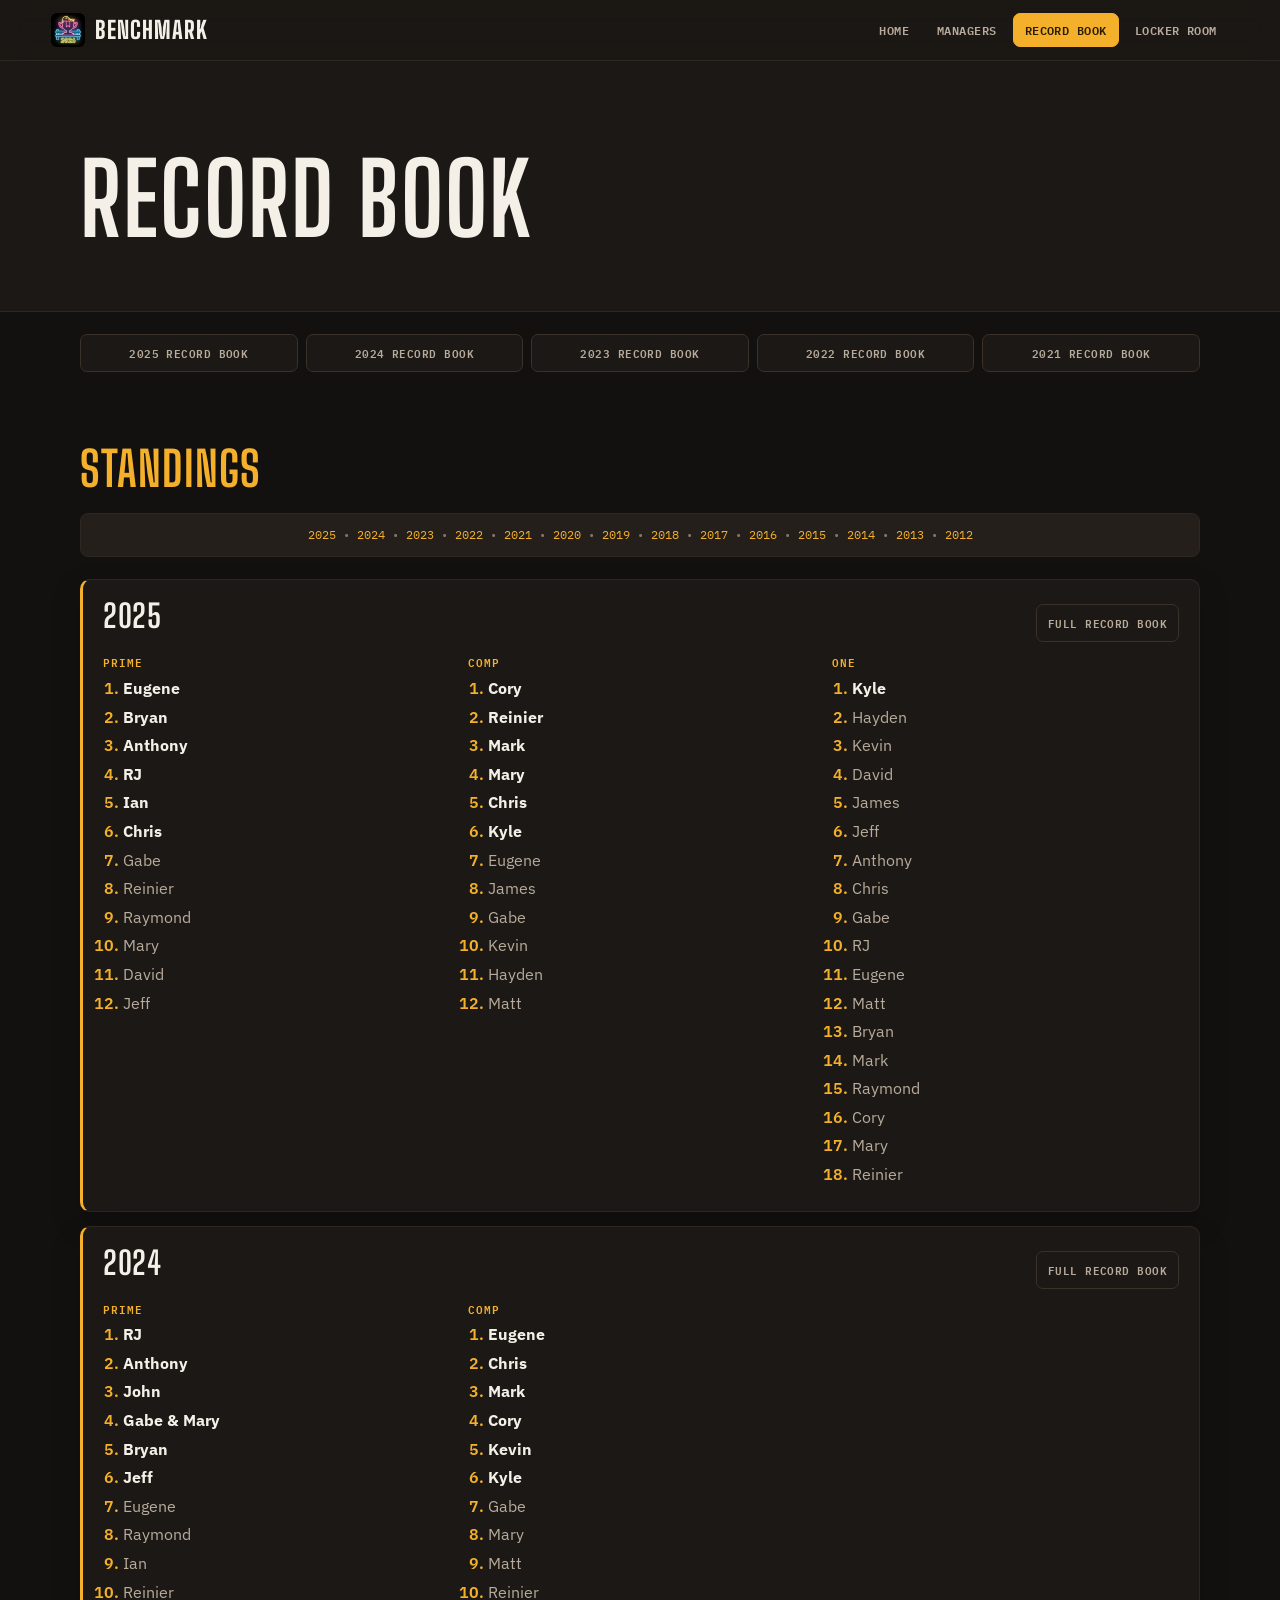
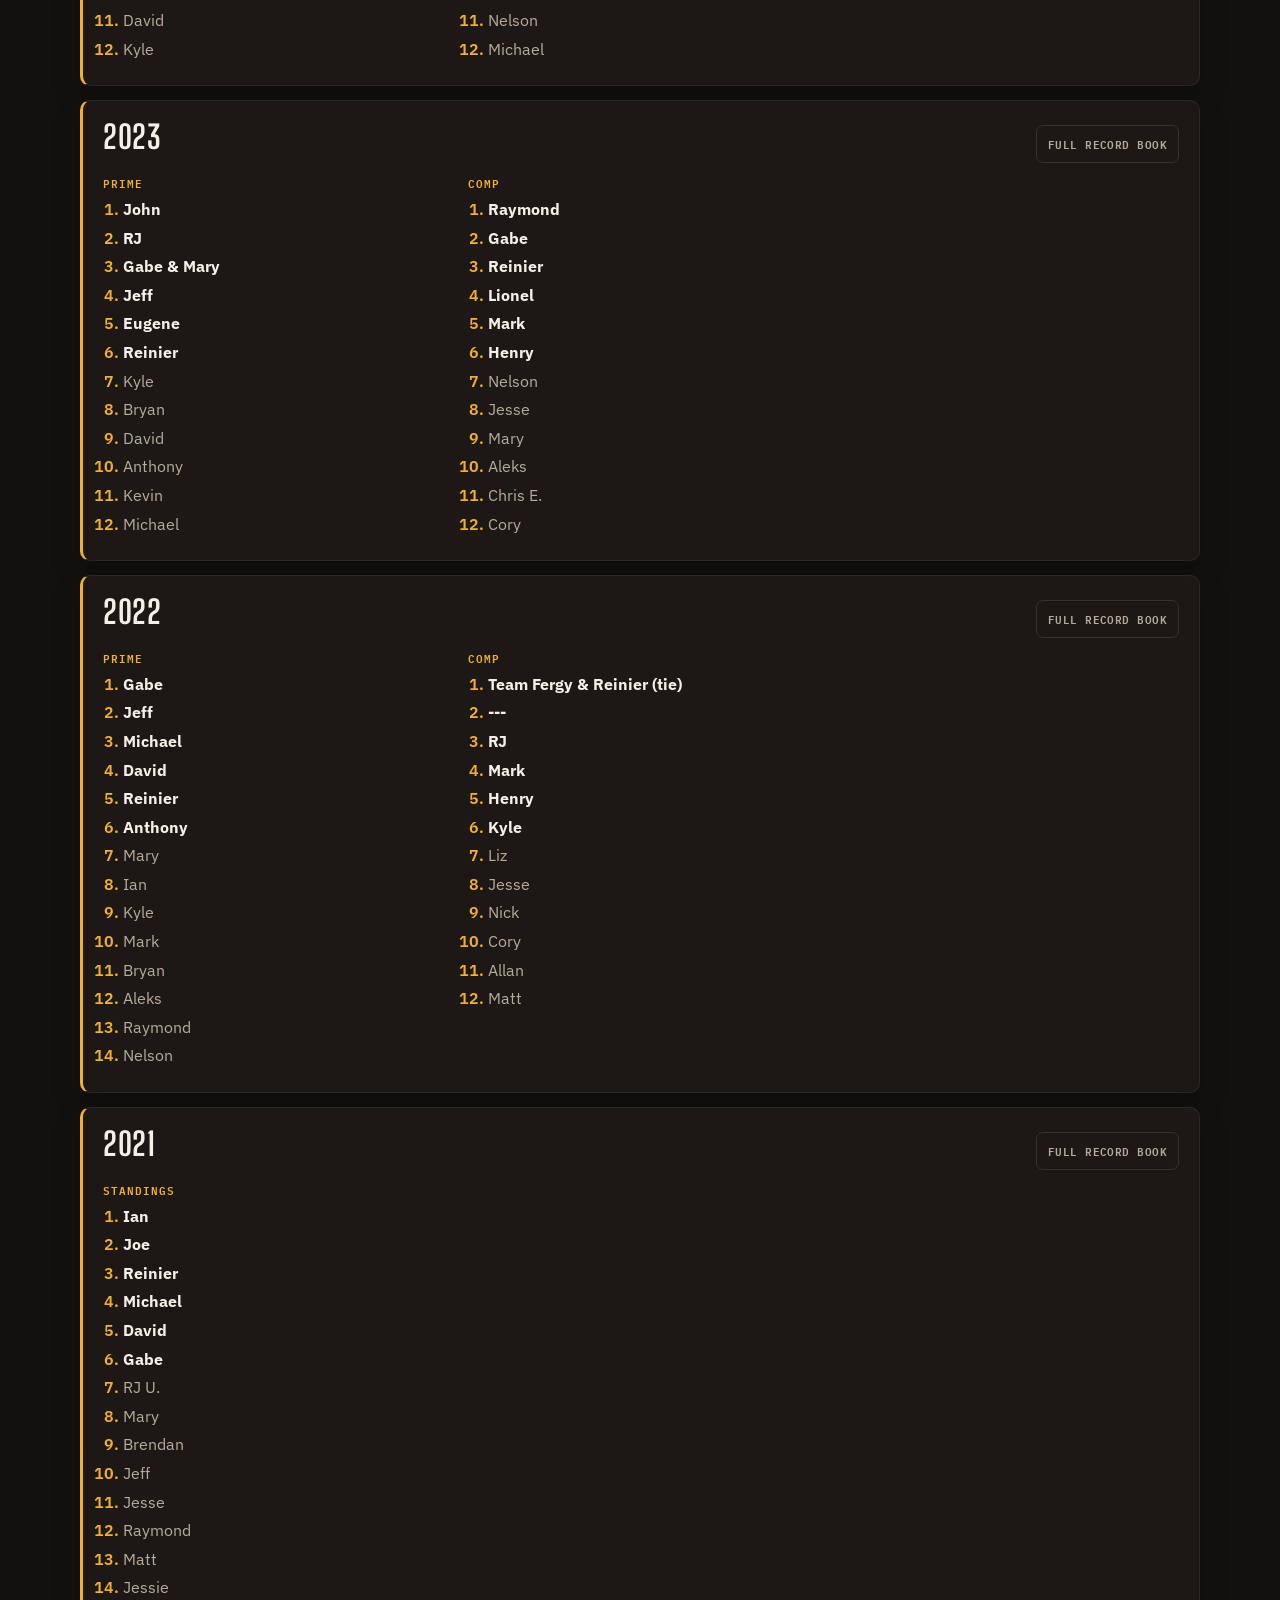
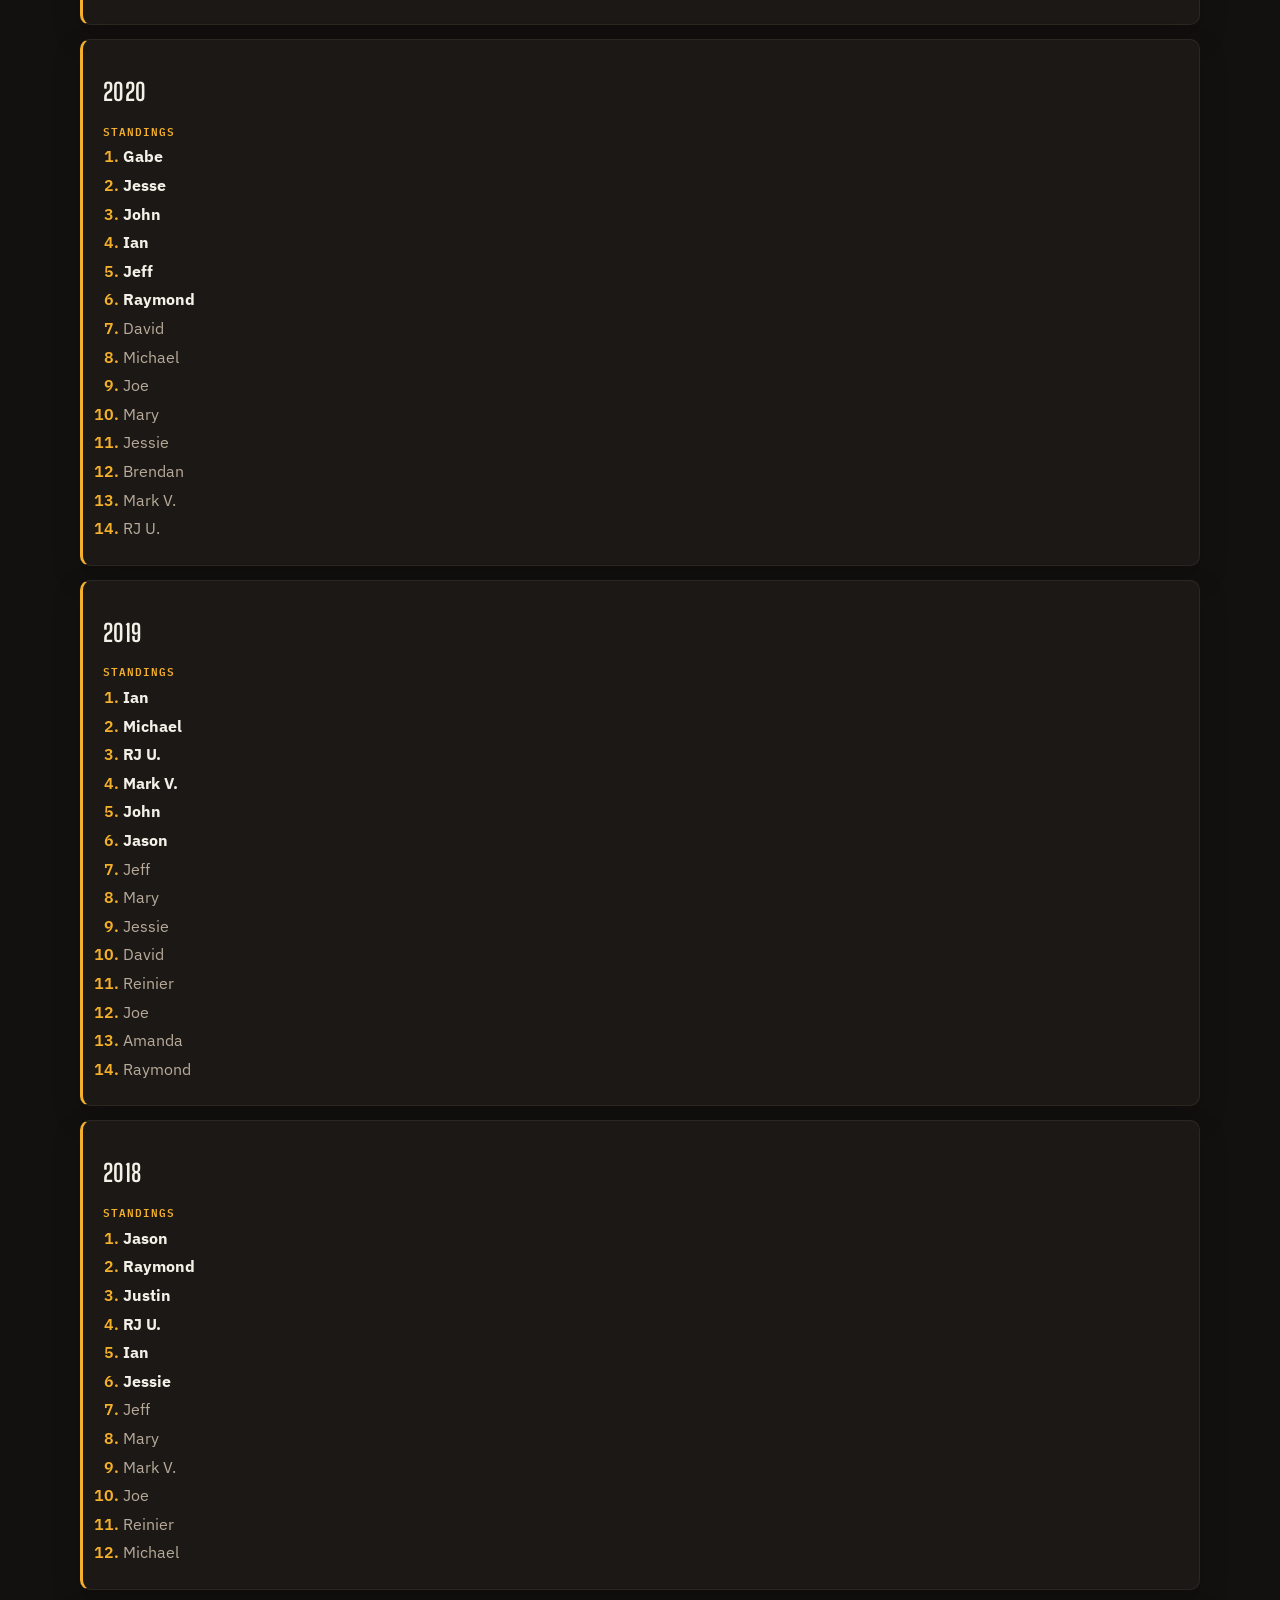
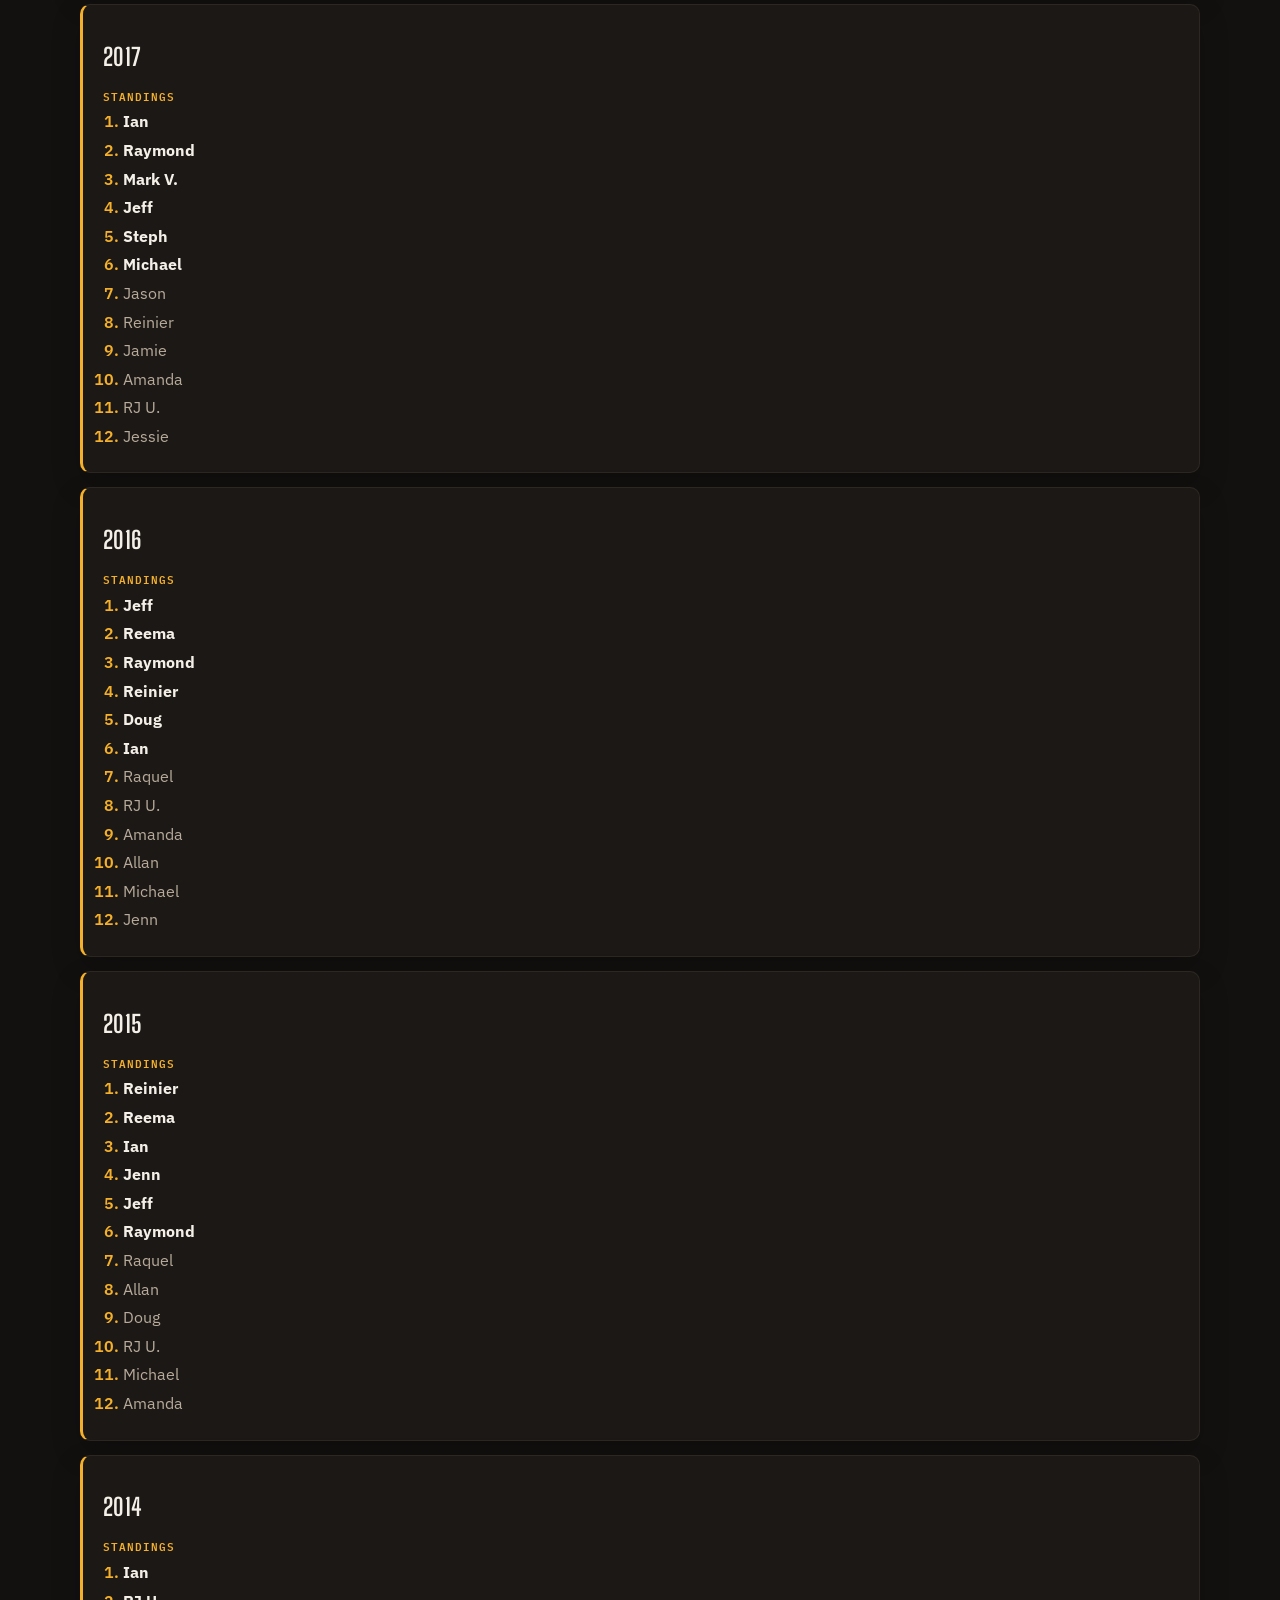
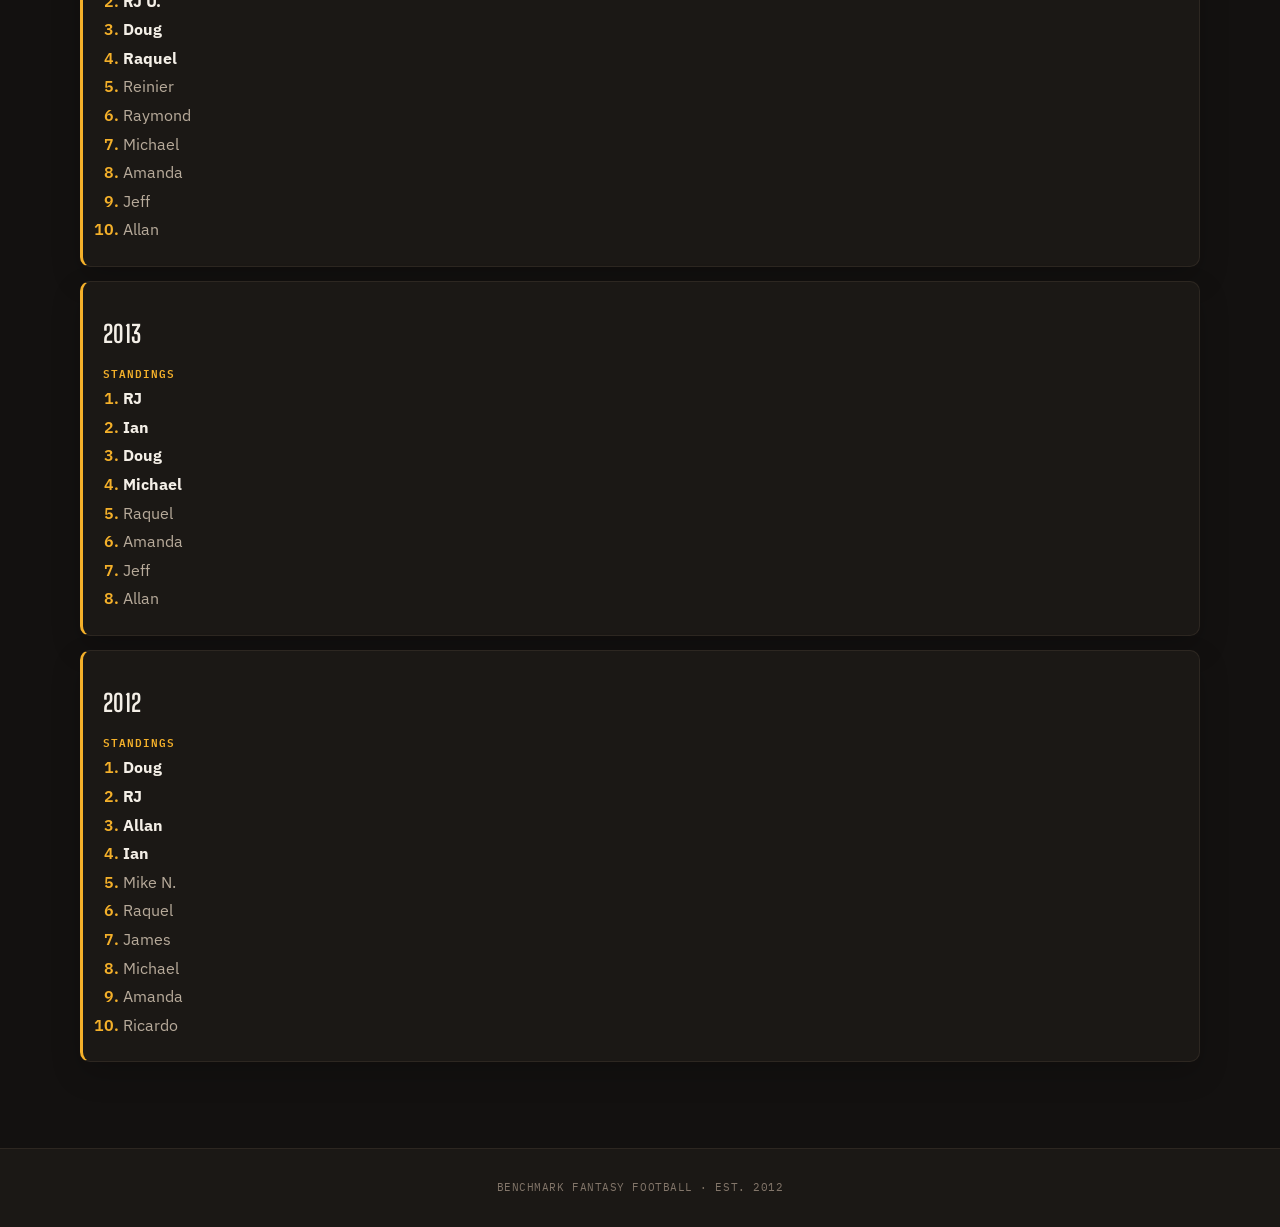
==== commit 45bb59e7: "Correct standings emphasis for early playoffs and One" ====
--- a/record-book/index.html
+++ b/record-book/index.html
@@ -11,14 +11,14 @@
   <meta property="og:title" content="Benchmark - Record Book">
   <meta property="og:description" content="Benchmark fantasy football standings by season from 2012 through 2025.">
   <meta property="og:image" content="https://www.benchmark.football/assets/img/banner-2026.jpg">
-  <link rel="stylesheet" href="../assets/css/style.css?v=20260830-draft-prep-r31">
+  <link rel="stylesheet" href="../assets/css/style.css?v=20260830-draft-prep-r32">
 </head>
 <body class="">
 
 <header class="site-header">
   <a class="brand" href="../" aria-label="Benchmark home"><img src="../assets/img/favicon.png" alt="" width="36" height="36"><span>Benchmark</span></a>
   <nav class="site-nav" aria-label="Primary navigation"><a href="../">Home</a><a href="../managers">Managers</a><a href="../record-book" aria-current="page">Record Book</a><a href="../locker-room">Locker Room</a></nav>
-</header><main><section class="page-title"><div class="record-shell"><h1>Record Book</h1></div></section><section class="quick-years" aria-label="Season record book pages"><a href="2025">2025 record book</a><a href="2024">2024 record book</a><a href="2023">2023 record book</a><a href="2022">2022 record book</a><a href="2021">2021 record book</a></section><section class="content-section standings-section"><h2>Standings</h2><nav class="manager-index record-year-index" aria-label="Standings year index"><a href="#season-2025">2025</a><span class="manager-index-separator" aria-hidden="true"> • </span><a href="#season-2024">2024</a><span class="manager-index-separator" aria-hidden="true"> • </span><a href="#season-2023">2023</a><span class="manager-index-separator" aria-hidden="true"> • </span><a href="#season-2022">2022</a><span class="manager-index-separator" aria-hidden="true"> • </span><a href="#season-2021">2021</a><span class="manager-index-separator" aria-hidden="true"> • </span><a href="#season-2020">2020</a><span class="manager-index-separator" aria-hidden="true"> • </span><a href="#season-2019">2019</a><span class="manager-index-separator" aria-hidden="true"> • </span><a href="#season-2018">2018</a><span class="manager-index-separator" aria-hidden="true"> • </span><a href="#season-2017">2017</a><span class="manager-index-separator" aria-hidden="true"> • </span><a href="#season-2016">2016</a><span class="manager-index-separator" aria-hidden="true"> • </span><a href="#season-2015">2015</a><span class="manager-index-separator" aria-hidden="true"> • </span><a href="#season-2014">2014</a><span class="manager-index-separator" aria-hidden="true"> • </span><a href="#season-2013">2013</a><span class="manager-index-separator" aria-hidden="true"> • </span><a href="#season-2012">2012</a></nav><div id="season-2025"><article class="season-block"><div class="season-block-header"><h2>2025</h2><a class="season-link" href="2025">Full record book</a></div><div class="division-grid aligned-division-grid"><div class="standing-division"><h3>PRIME</h3><ol><li>Eugene</li><li>Bryan</li><li>Anthony</li><li>RJ</li><li>Ian</li><li>Chris</li><li>Gabe</li><li>Reinier</li><li>Raymond</li><li>Mary</li><li>David</li><li>Jeff</li></ol></div><div class="standing-division"><h3>COMP</h3><ol><li>Cory</li><li>Reinier</li><li>Mark</li><li>Mary</li><li>Chris</li><li>Kyle</li><li>Eugene</li><li>James</li><li>Gabe</li><li>Kevin</li><li>Hayden</li><li>Matt</li></ol></div><div class="standing-division"><h3>ONE</h3><ol><li>Kyle</li><li>Hayden</li><li>Kevin</li><li>David</li><li>James</li><li>Jeff</li><li>Anthony</li><li>Chris</li><li>Gabe</li><li>RJ</li><li>Eugene</li><li>Matt</li><li>Bryan</li><li>Mark</li><li>Raymond</li><li>Cory</li><li>Mary</li><li>Reinier</li></ol></div></div></article></div><div id="season-2024"><article class="season-block"><div class="season-block-header"><h2>2024</h2><a class="season-link" href="2024">Full record book</a></div><div class="division-grid aligned-division-grid"><div class="standing-division"><h3>PRIME</h3><ol><li>RJ</li><li>Anthony</li><li>John</li><li>Gabe &amp; Mary</li><li>Bryan</li><li>Jeff</li><li>Eugene</li><li>Raymond</li><li>Ian</li><li>Reinier</li><li>David</li><li>Kyle</li></ol></div><div class="standing-division"><h3>COMP</h3><ol><li>Eugene</li><li>Chris</li><li>Mark</li><li>Cory</li><li>Kevin</li><li>Kyle</li><li>Gabe</li><li>Mary</li><li>Matt</li><li>Reinier</li><li>Nelson</li><li>Michael</li></ol></div></div></article></div><div id="season-2023"><article class="season-block"><div class="season-block-header"><h2>2023</h2><a class="season-link" href="2023">Full record book</a></div><div class="division-grid aligned-division-grid"><div class="standing-division"><h3>PRIME</h3><ol><li>John</li><li>RJ</li><li>Gabe &amp; Mary</li><li>Jeff</li><li>Eugene</li><li>Reinier</li><li>Kyle</li><li>Bryan</li><li>David</li><li>Anthony</li><li>Kevin</li><li>Michael</li></ol></div><div class="standing-division"><h3>COMP</h3><ol><li>Raymond</li><li>Gabe</li><li>Reinier</li><li>Lionel</li><li>Mark</li><li>Henry</li><li>Nelson</li><li>Jesse</li><li>Mary</li><li>Aleks</li><li>Chris E.</li><li>Cory</li></ol></div></div></article></div><div id="season-2022"><article class="season-block"><div class="season-block-header"><h2>2022</h2><a class="season-link" href="2022">Full record book</a></div><div class="division-grid aligned-division-grid"><div class="standing-division"><h3>PRIME</h3><ol><li>Gabe</li><li>Jeff</li><li>Michael</li><li>David</li><li>Reinier</li><li>Anthony</li><li>Mary</li><li>Ian</li><li>Kyle</li><li>Mark</li><li>Bryan</li><li>Aleks</li><li>Raymond</li><li>Nelson</li></ol></div><div class="standing-division"><h3>COMP</h3><ol><li>Team Fergy &amp; Reinier (tie)</li><li>---</li><li>RJ</li><li>Mark</li><li>Henry</li><li>Kyle</li><li>Liz</li><li>Jesse</li><li>Nick</li><li>Cory</li><li>Allan</li><li>Matt</li></ol></div></div></article></div><div id="season-2021"><article class="season-block"><div class="season-block-header"><h2>2021</h2><a class="season-link" href="2021">Full record book</a></div><div class="division-grid"><div class="standing-division"><h3>STANDINGS</h3><ol><li>Ian</li><li>Joe</li><li>Reinier</li><li>Michael</li><li>David</li><li>Gabe</li><li>RJ U.</li><li>Mary</li><li>Brendan</li><li>Jeff</li><li>Jesse</li><li>Raymond</li><li>Matt</li><li>Jessie</li></ol></div></div></article></div><div id="season-2020"><article class="season-block"><h2>2020</h2><div class="division-grid"><div class="standing-division"><h3>STANDINGS</h3><ol><li>Gabe</li><li>Jesse</li><li>John</li><li>Ian</li><li>Jeff</li><li>Raymond</li><li>David</li><li>Michael</li><li>Joe</li><li>Mary</li><li>Jessie</li><li>Brendan</li><li>Mark V.</li><li>RJ U.</li></ol></div></div></article></div><div id="season-2019"><article class="season-block"><h2>2019</h2><div class="division-grid"><div class="standing-division"><h3>STANDINGS</h3><ol><li>Ian</li><li>Michael</li><li>RJ U.</li><li>Mark V.</li><li>John</li><li>Jason</li><li>Jeff</li><li>Mary</li><li>Jessie</li><li>David</li><li>Reinier</li><li>Joe</li><li>Amanda</li><li>Raymond</li></ol></div></div></article></div><div id="season-2018"><article class="season-block"><h2>2018</h2><div class="division-grid"><div class="standing-division"><h3>STANDINGS</h3><ol><li>Jason</li><li>Raymond</li><li>Justin</li><li>RJ U.</li><li>Ian</li><li>Jessie</li><li>Jeff</li><li>Mary</li><li>Mark V.</li><li>Joe</li><li>Reinier</li><li>Michael</li></ol></div></div></article></div><div id="season-2017"><article class="season-block"><h2>2017</h2><div class="division-grid"><div class="standing-division"><h3>STANDINGS</h3><ol><li>Ian</li><li>Raymond</li><li>Mark V.</li><li>Jeff</li><li>Steph</li><li>Michael</li><li>Jason</li><li>Reinier</li><li>Jamie</li><li>Amanda</li><li>RJ U.</li><li>Jessie</li></ol></div></div></article></div><div id="season-2016"><article class="season-block"><h2>2016</h2><div class="division-grid"><div class="standing-division"><h3>STANDINGS</h3><ol><li>Jeff</li><li>Reema</li><li>Raymond</li><li>Reinier</li><li>Doug</li><li>Ian</li><li>Raquel</li><li>RJ U.</li><li>Amanda</li><li>Allan</li><li>Michael</li><li>Jenn</li></ol></div></div></article></div><div id="season-2015"><article class="season-block"><h2>2015</h2><div class="division-grid"><div class="standing-division"><h3>STANDINGS</h3><ol><li>Reinier</li><li>Reema</li><li>Ian</li><li>Jenn</li><li>Jeff</li><li>Raymond</li><li>Raquel</li><li>Allan</li><li>Doug</li><li>RJ U.</li><li>Michael</li><li>Amanda</li></ol></div></div></article></div><div id="season-2014"><article class="season-block"><h2>2014</h2><div class="division-grid"><div class="standing-division"><h3>STANDINGS</h3><ol><li>Ian</li><li>RJ U.</li><li>Doug</li><li>Raquel</li><li>Reinier</li><li>Raymond</li><li>Michael</li><li>Amanda</li><li>Jeff</li><li>Allan</li></ol></div></div></article></div><div id="season-2013"><article class="season-block"><h2>2013</h2><div class="division-grid"><div class="standing-division"><h3>STANDINGS</h3><ol><li>RJ</li><li>Ian</li><li>Doug</li><li>Michael</li><li>Raquel</li><li>Amanda</li><li>Jeff</li><li>Allan</li></ol></div></div></article></div><div id="season-2012"><article class="season-block"><h2>2012</h2><div class="division-grid"><div class="standing-division"><h3>STANDINGS</h3><ol><li>Doug</li><li>RJ</li><li>Allan</li><li>Ian</li><li>Mike N.</li><li>Raquel</li><li>James</li><li>Michael</li><li>Amanda</li><li>Ricardo</li></ol></div></div></article></div></section></main>
+</header><main><section class="page-title"><div class="record-shell"><h1>Record Book</h1></div></section><section class="quick-years" aria-label="Season record book pages"><a href="2025">2025 record book</a><a href="2024">2024 record book</a><a href="2023">2023 record book</a><a href="2022">2022 record book</a><a href="2021">2021 record book</a></section><section class="content-section standings-section"><h2>Standings</h2><nav class="manager-index record-year-index" aria-label="Standings year index"><a href="#season-2025">2025</a><span class="manager-index-separator" aria-hidden="true"> • </span><a href="#season-2024">2024</a><span class="manager-index-separator" aria-hidden="true"> • </span><a href="#season-2023">2023</a><span class="manager-index-separator" aria-hidden="true"> • </span><a href="#season-2022">2022</a><span class="manager-index-separator" aria-hidden="true"> • </span><a href="#season-2021">2021</a><span class="manager-index-separator" aria-hidden="true"> • </span><a href="#season-2020">2020</a><span class="manager-index-separator" aria-hidden="true"> • </span><a href="#season-2019">2019</a><span class="manager-index-separator" aria-hidden="true"> • </span><a href="#season-2018">2018</a><span class="manager-index-separator" aria-hidden="true"> • </span><a href="#season-2017">2017</a><span class="manager-index-separator" aria-hidden="true"> • </span><a href="#season-2016">2016</a><span class="manager-index-separator" aria-hidden="true"> • </span><a href="#season-2015">2015</a><span class="manager-index-separator" aria-hidden="true"> • </span><a href="#season-2014">2014</a><span class="manager-index-separator" aria-hidden="true"> • </span><a href="#season-2013">2013</a><span class="manager-index-separator" aria-hidden="true"> • </span><a href="#season-2012">2012</a></nav><div id="season-2025"><article class="season-block"><div class="season-block-header"><h2>2025</h2><a class="season-link" href="2025">Full record book</a></div><div class="division-grid aligned-division-grid"><div class="standing-division"><h3>PRIME</h3><ol><li>Eugene</li><li>Bryan</li><li>Anthony</li><li>RJ</li><li>Ian</li><li>Chris</li><li>Gabe</li><li>Reinier</li><li>Raymond</li><li>Mary</li><li>David</li><li>Jeff</li></ol></div><div class="standing-division"><h3>COMP</h3><ol><li>Cory</li><li>Reinier</li><li>Mark</li><li>Mary</li><li>Chris</li><li>Kyle</li><li>Eugene</li><li>James</li><li>Gabe</li><li>Kevin</li><li>Hayden</li><li>Matt</li></ol></div><div class="standing-division standing-one"><h3>ONE</h3><ol><li>Kyle</li><li>Hayden</li><li>Kevin</li><li>David</li><li>James</li><li>Jeff</li><li>Anthony</li><li>Chris</li><li>Gabe</li><li>RJ</li><li>Eugene</li><li>Matt</li><li>Bryan</li><li>Mark</li><li>Raymond</li><li>Cory</li><li>Mary</li><li>Reinier</li></ol></div></div></article></div><div id="season-2024"><article class="season-block"><div class="season-block-header"><h2>2024</h2><a class="season-link" href="2024">Full record book</a></div><div class="division-grid aligned-division-grid"><div class="standing-division"><h3>PRIME</h3><ol><li>RJ</li><li>Anthony</li><li>John</li><li>Gabe &amp; Mary</li><li>Bryan</li><li>Jeff</li><li>Eugene</li><li>Raymond</li><li>Ian</li><li>Reinier</li><li>David</li><li>Kyle</li></ol></div><div class="standing-division"><h3>COMP</h3><ol><li>Eugene</li><li>Chris</li><li>Mark</li><li>Cory</li><li>Kevin</li><li>Kyle</li><li>Gabe</li><li>Mary</li><li>Matt</li><li>Reinier</li><li>Nelson</li><li>Michael</li></ol></div></div></article></div><div id="season-2023"><article class="season-block"><div class="season-block-header"><h2>2023</h2><a class="season-link" href="2023">Full record book</a></div><div class="division-grid aligned-division-grid"><div class="standing-division"><h3>PRIME</h3><ol><li>John</li><li>RJ</li><li>Gabe &amp; Mary</li><li>Jeff</li><li>Eugene</li><li>Reinier</li><li>Kyle</li><li>Bryan</li><li>David</li><li>Anthony</li><li>Kevin</li><li>Michael</li></ol></div><div class="standing-division"><h3>COMP</h3><ol><li>Raymond</li><li>Gabe</li><li>Reinier</li><li>Lionel</li><li>Mark</li><li>Henry</li><li>Nelson</li><li>Jesse</li><li>Mary</li><li>Aleks</li><li>Chris E.</li><li>Cory</li></ol></div></div></article></div><div id="season-2022"><article class="season-block"><div class="season-block-header"><h2>2022</h2><a class="season-link" href="2022">Full record book</a></div><div class="division-grid aligned-division-grid"><div class="standing-division"><h3>PRIME</h3><ol><li>Gabe</li><li>Jeff</li><li>Michael</li><li>David</li><li>Reinier</li><li>Anthony</li><li>Mary</li><li>Ian</li><li>Kyle</li><li>Mark</li><li>Bryan</li><li>Aleks</li><li>Raymond</li><li>Nelson</li></ol></div><div class="standing-division"><h3>COMP</h3><ol><li>Team Fergy &amp; Reinier (tie)</li><li>---</li><li>RJ</li><li>Mark</li><li>Henry</li><li>Kyle</li><li>Liz</li><li>Jesse</li><li>Nick</li><li>Cory</li><li>Allan</li><li>Matt</li></ol></div></div></article></div><div id="season-2021"><article class="season-block"><div class="season-block-header"><h2>2021</h2><a class="season-link" href="2021">Full record book</a></div><div class="division-grid"><div class="standing-division"><h3>STANDINGS</h3><ol><li>Ian</li><li>Joe</li><li>Reinier</li><li>Michael</li><li>David</li><li>Gabe</li><li>RJ U.</li><li>Mary</li><li>Brendan</li><li>Jeff</li><li>Jesse</li><li>Raymond</li><li>Matt</li><li>Jessie</li></ol></div></div></article></div><div id="season-2020"><article class="season-block"><h2>2020</h2><div class="division-grid"><div class="standing-division"><h3>STANDINGS</h3><ol><li>Gabe</li><li>Jesse</li><li>John</li><li>Ian</li><li>Jeff</li><li>Raymond</li><li>David</li><li>Michael</li><li>Joe</li><li>Mary</li><li>Jessie</li><li>Brendan</li><li>Mark V.</li><li>RJ U.</li></ol></div></div></article></div><div id="season-2019"><article class="season-block"><h2>2019</h2><div class="division-grid"><div class="standing-division"><h3>STANDINGS</h3><ol><li>Ian</li><li>Michael</li><li>RJ U.</li><li>Mark V.</li><li>John</li><li>Jason</li><li>Jeff</li><li>Mary</li><li>Jessie</li><li>David</li><li>Reinier</li><li>Joe</li><li>Amanda</li><li>Raymond</li></ol></div></div></article></div><div id="season-2018"><article class="season-block"><h2>2018</h2><div class="division-grid"><div class="standing-division"><h3>STANDINGS</h3><ol><li>Jason</li><li>Raymond</li><li>Justin</li><li>RJ U.</li><li>Ian</li><li>Jessie</li><li>Jeff</li><li>Mary</li><li>Mark V.</li><li>Joe</li><li>Reinier</li><li>Michael</li></ol></div></div></article></div><div id="season-2017"><article class="season-block"><h2>2017</h2><div class="division-grid"><div class="standing-division"><h3>STANDINGS</h3><ol><li>Ian</li><li>Raymond</li><li>Mark V.</li><li>Jeff</li><li>Steph</li><li>Michael</li><li>Jason</li><li>Reinier</li><li>Jamie</li><li>Amanda</li><li>RJ U.</li><li>Jessie</li></ol></div></div></article></div><div id="season-2016"><article class="season-block"><h2>2016</h2><div class="division-grid"><div class="standing-division"><h3>STANDINGS</h3><ol><li>Jeff</li><li>Reema</li><li>Raymond</li><li>Reinier</li><li>Doug</li><li>Ian</li><li>Raquel</li><li>RJ U.</li><li>Amanda</li><li>Allan</li><li>Michael</li><li>Jenn</li></ol></div></div></article></div><div id="season-2015"><article class="season-block"><h2>2015</h2><div class="division-grid"><div class="standing-division"><h3>STANDINGS</h3><ol><li>Reinier</li><li>Reema</li><li>Ian</li><li>Jenn</li><li>Jeff</li><li>Raymond</li><li>Raquel</li><li>Allan</li><li>Doug</li><li>RJ U.</li><li>Michael</li><li>Amanda</li></ol></div></div></article></div><div id="season-2014"><article class="season-block"><h2>2014</h2><div class="division-grid"><div class="standing-division"><h3>STANDINGS</h3><ol><li>Ian</li><li>RJ U.</li><li>Doug</li><li>Raquel</li><li>Reinier</li><li>Raymond</li><li>Michael</li><li>Amanda</li><li>Jeff</li><li>Allan</li></ol></div></div></article></div><div id="season-2013"><article class="season-block"><h2>2013</h2><div class="division-grid"><div class="standing-division"><h3>STANDINGS</h3><ol><li>RJ</li><li>Ian</li><li>Doug</li><li>Michael</li><li>Raquel</li><li>Amanda</li><li>Jeff</li><li>Allan</li></ol></div></div></article></div><div id="season-2012"><article class="season-block"><h2>2012</h2><div class="division-grid"><div class="standing-division"><h3>STANDINGS</h3><ol><li>Doug</li><li>RJ</li><li>Allan</li><li>Ian</li><li>Mike N.</li><li>Raquel</li><li>James</li><li>Michael</li><li>Amanda</li><li>Ricardo</li></ol></div></div></article></div></section></main>
 <footer class="site-footer">
   <p>Benchmark Fantasy Football · Est. 2012</p>
 </footer>
--- a/assets/css/style.css
+++ b/assets/css/style.css
@@ -580,6 +580,10 @@
 .aligned-division-grid { grid-template-columns: repeat(3, minmax(0, 1fr)); }
 .standing-division ol { margin-bottom: 0; }
 .standings-section .standing-division ol > li:nth-child(-n + 6) { color: var(--text); font-weight: 700; }
+/* The 2012–2014 playoffs included only the top four finishers. */
+.standings-section :is(#season-2012, #season-2013, #season-2014) .standing-division ol > li:nth-child(n + 5) { color: var(--text-muted); font-weight: 400; }
+/* Only the winner is emphasized in the inaugural One guillotine season. */
+.standings-section #season-2025 .standing-one ol > li:nth-child(n + 2) { color: var(--text-muted); font-weight: 400; }
 .standing-division li::marker { color: var(--gold); font-weight: 600; }
 .link-card-list { display: grid; gap: 12px; max-width: 760px; }
 .link-card { display: block; padding: 18px 20px; text-decoration: none; }
